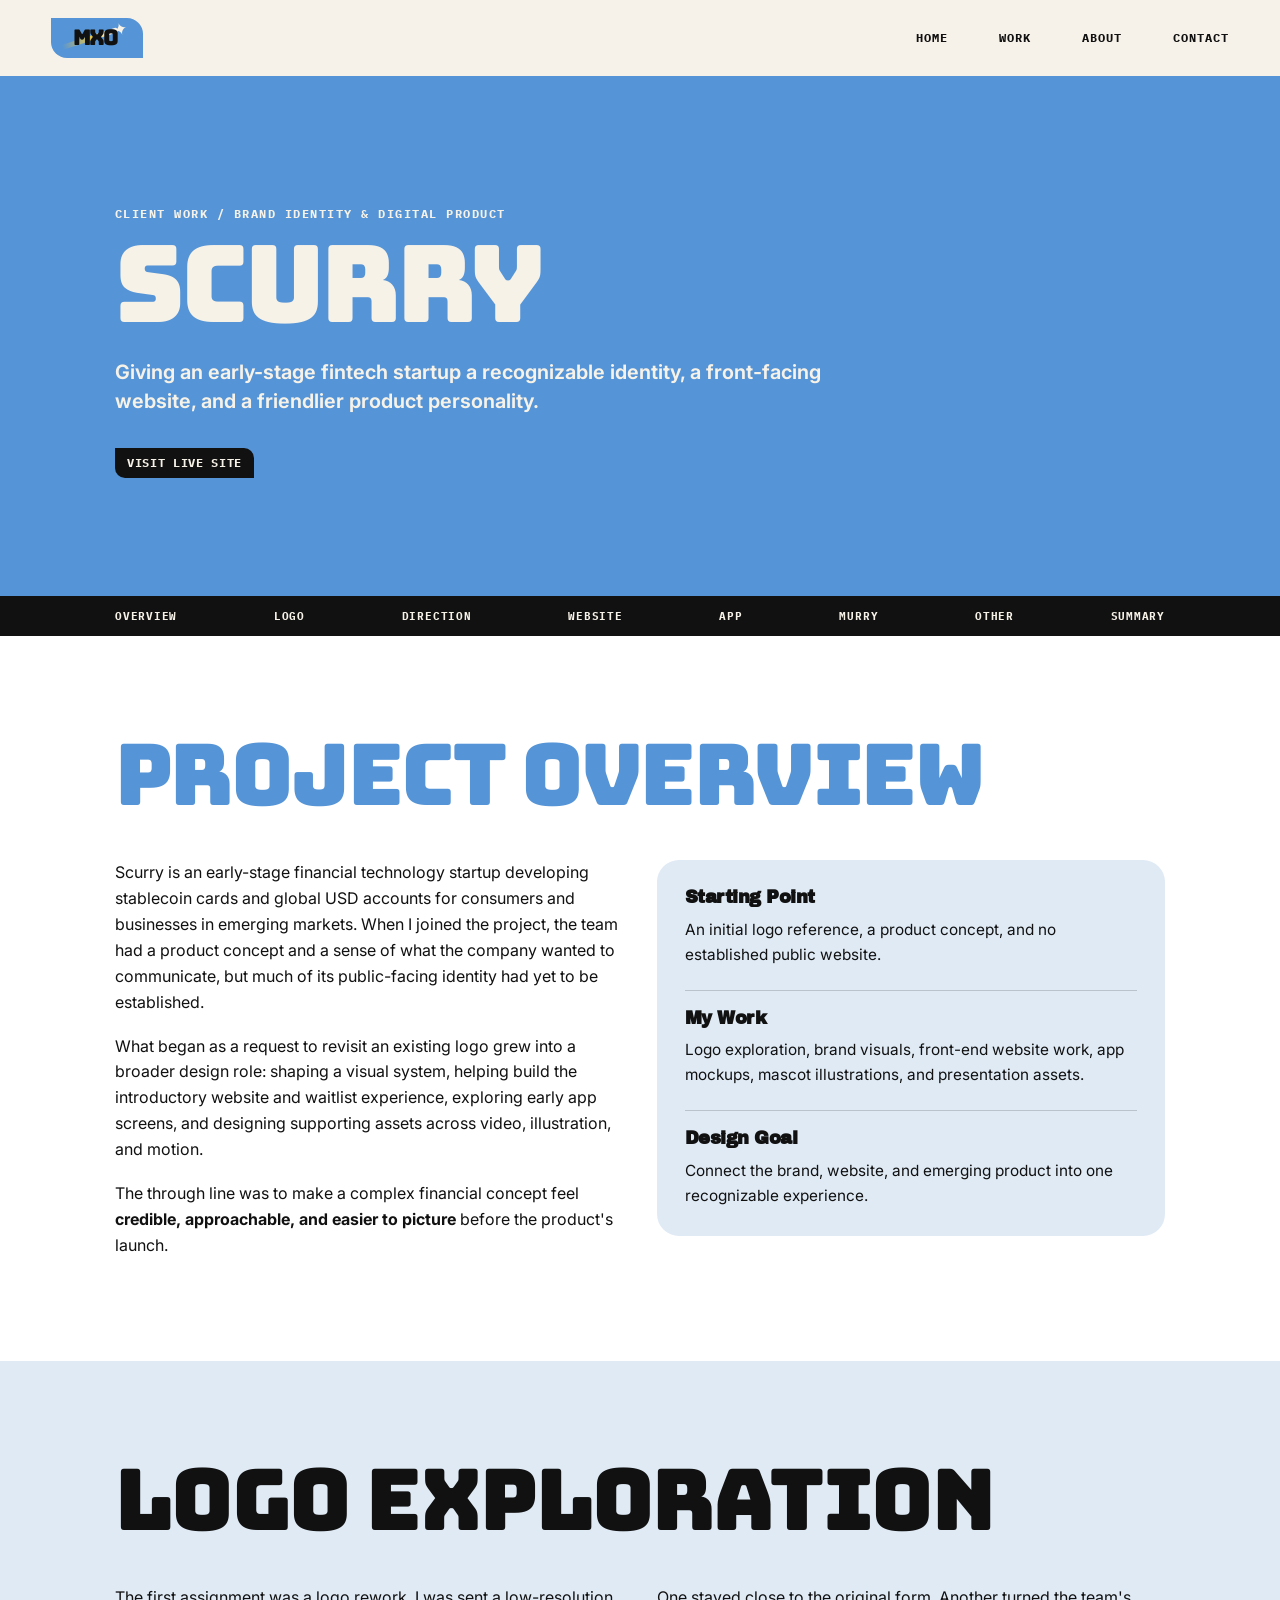
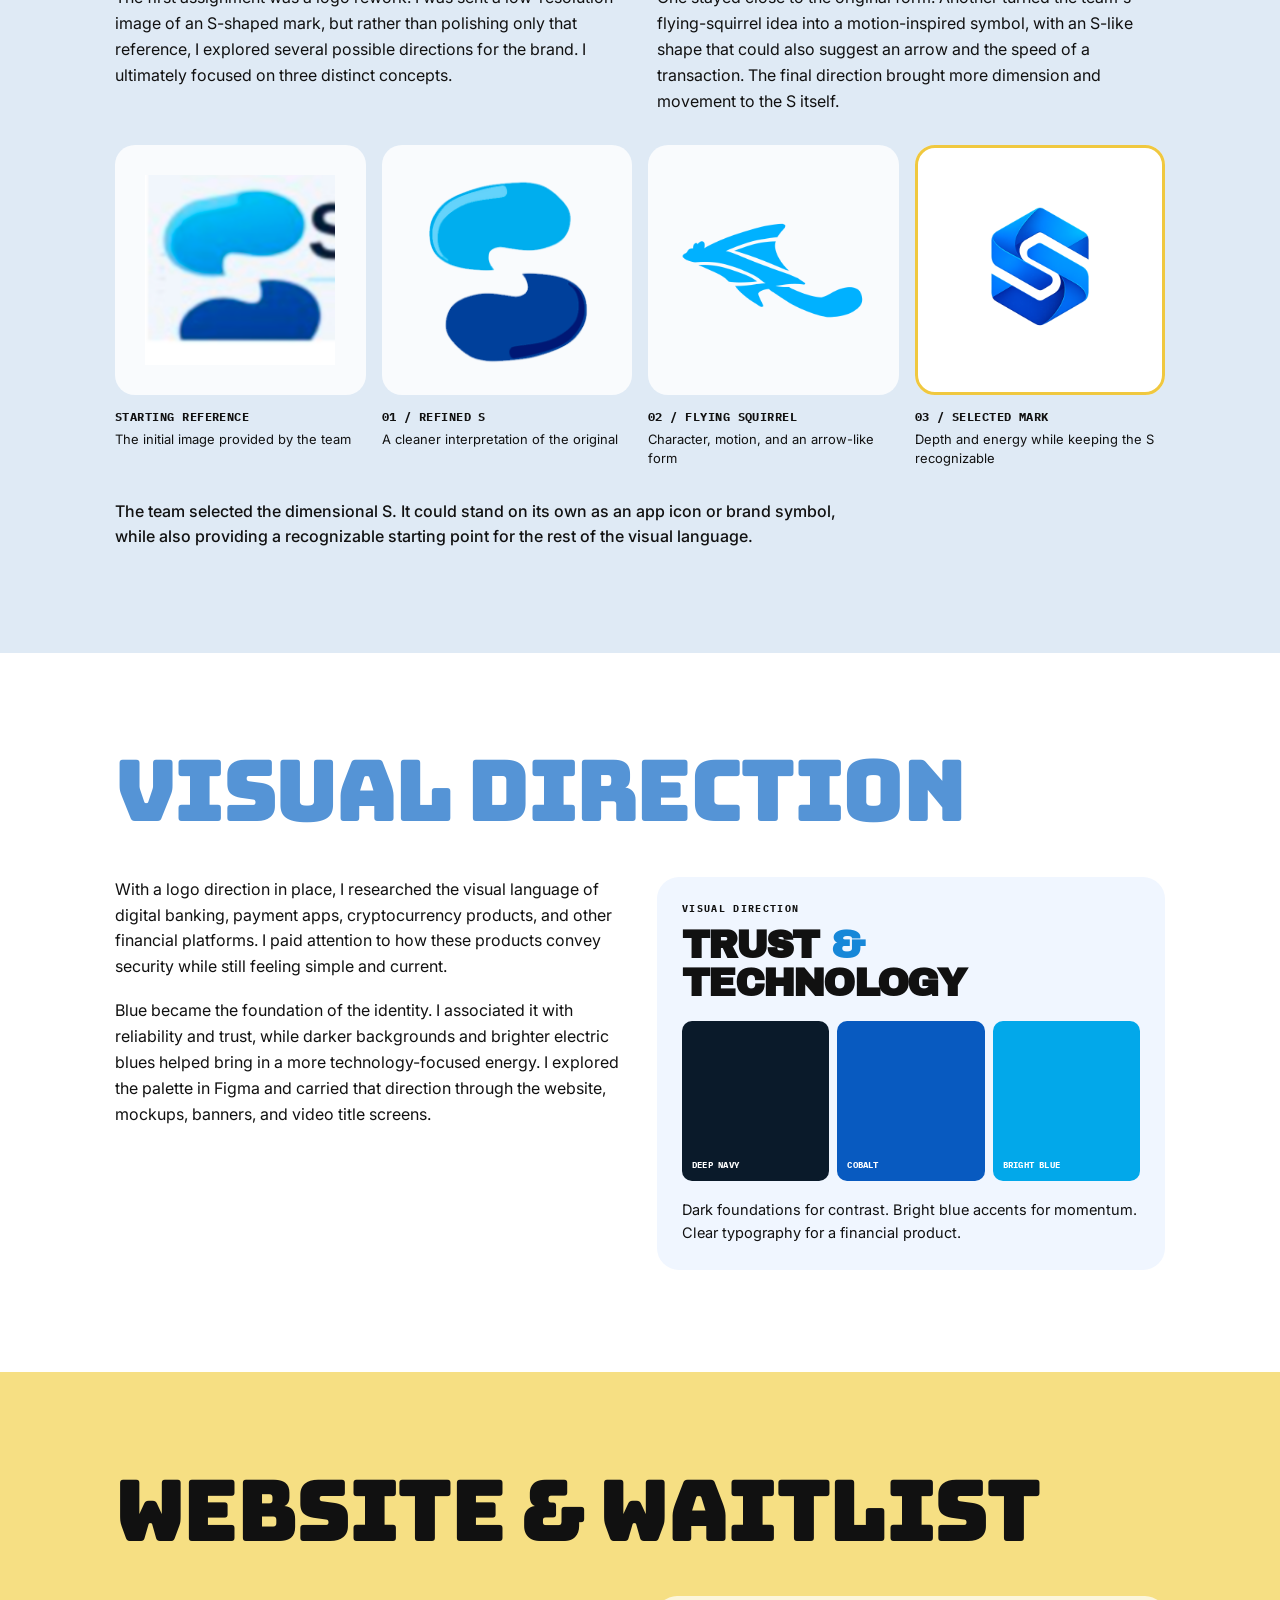
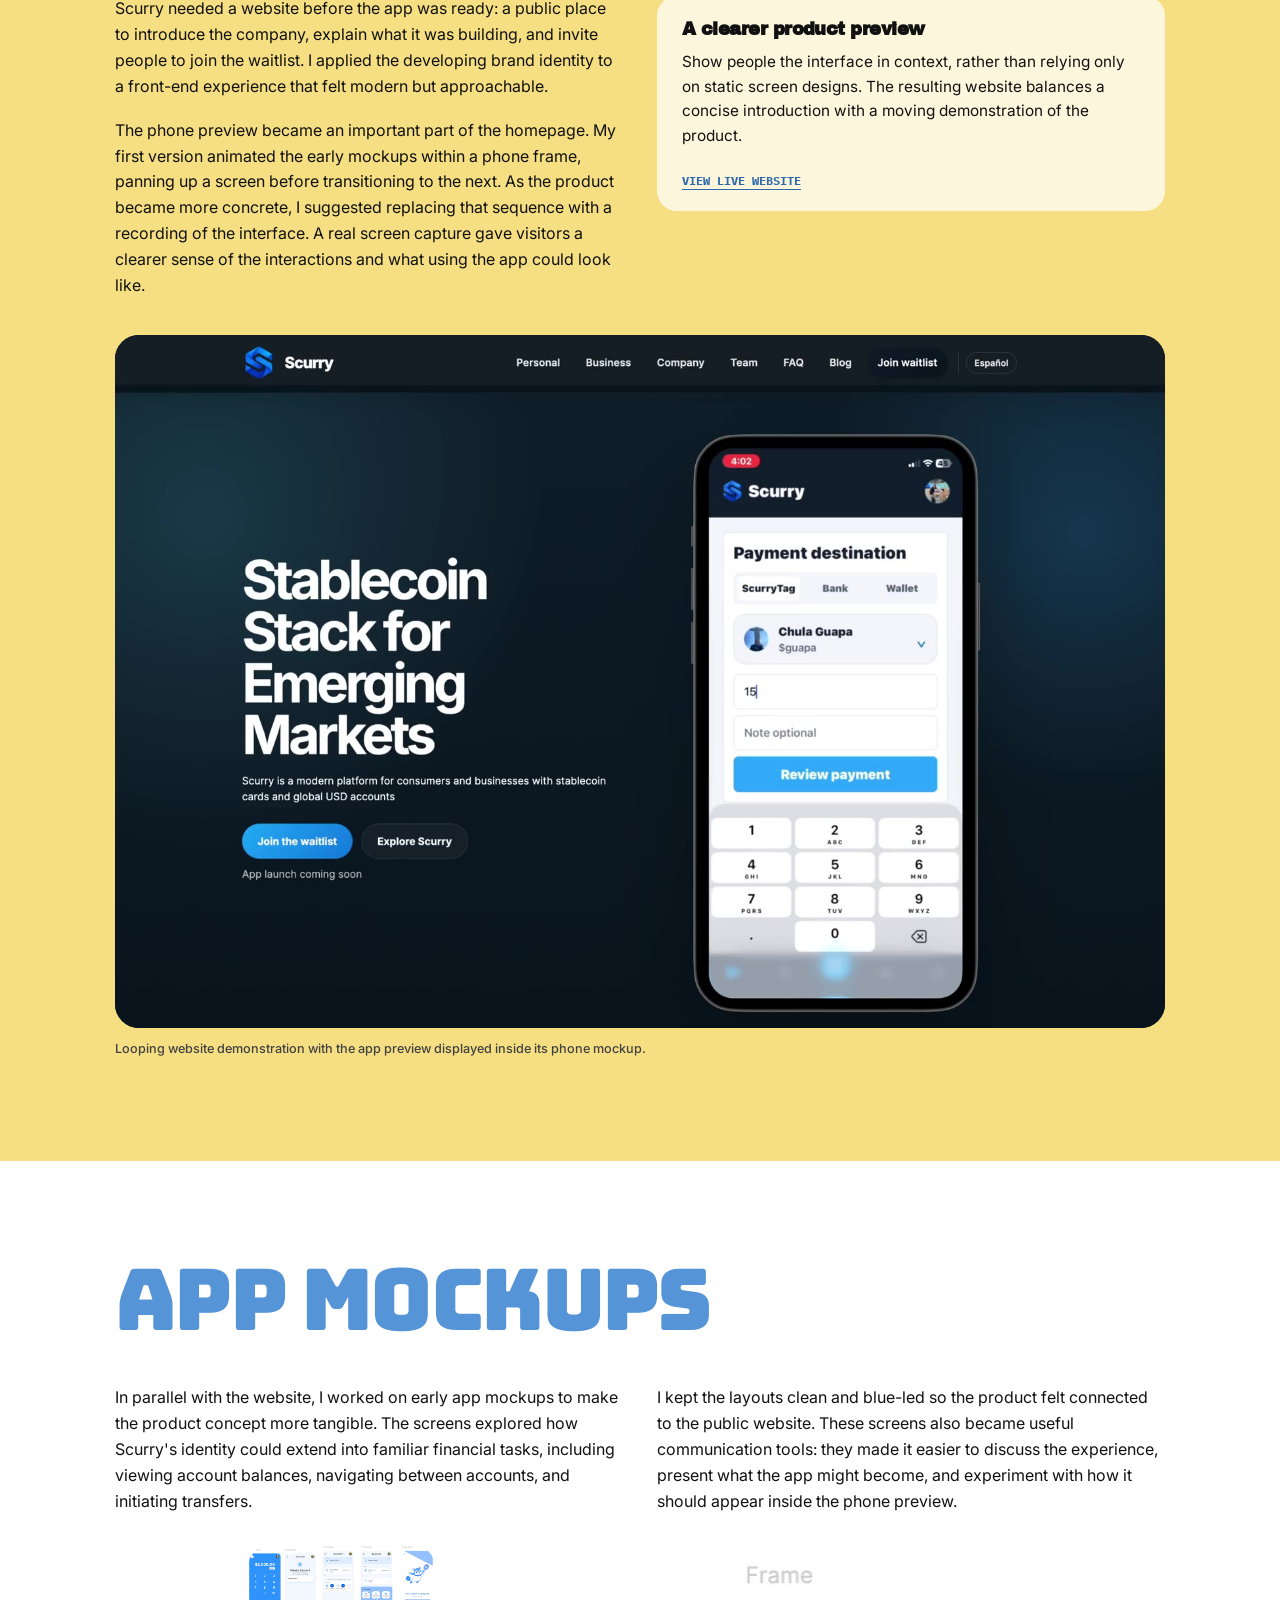
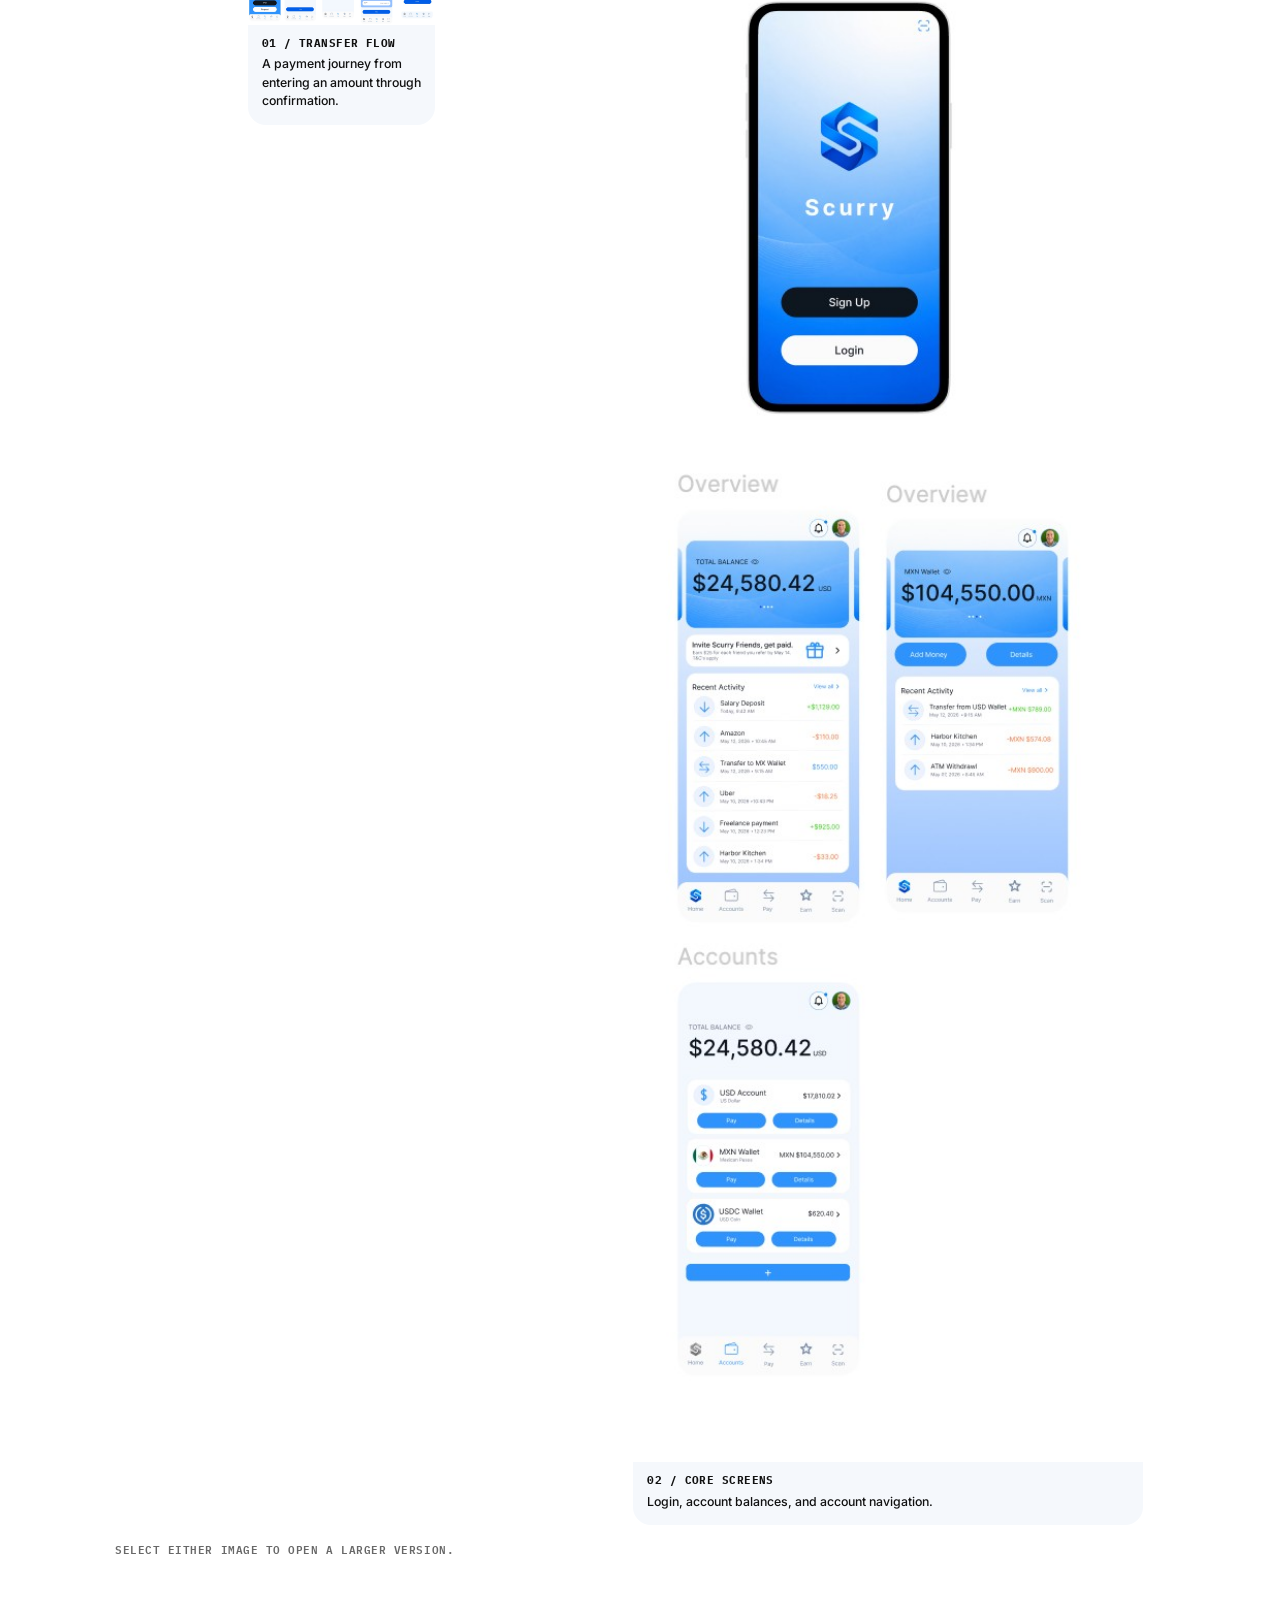
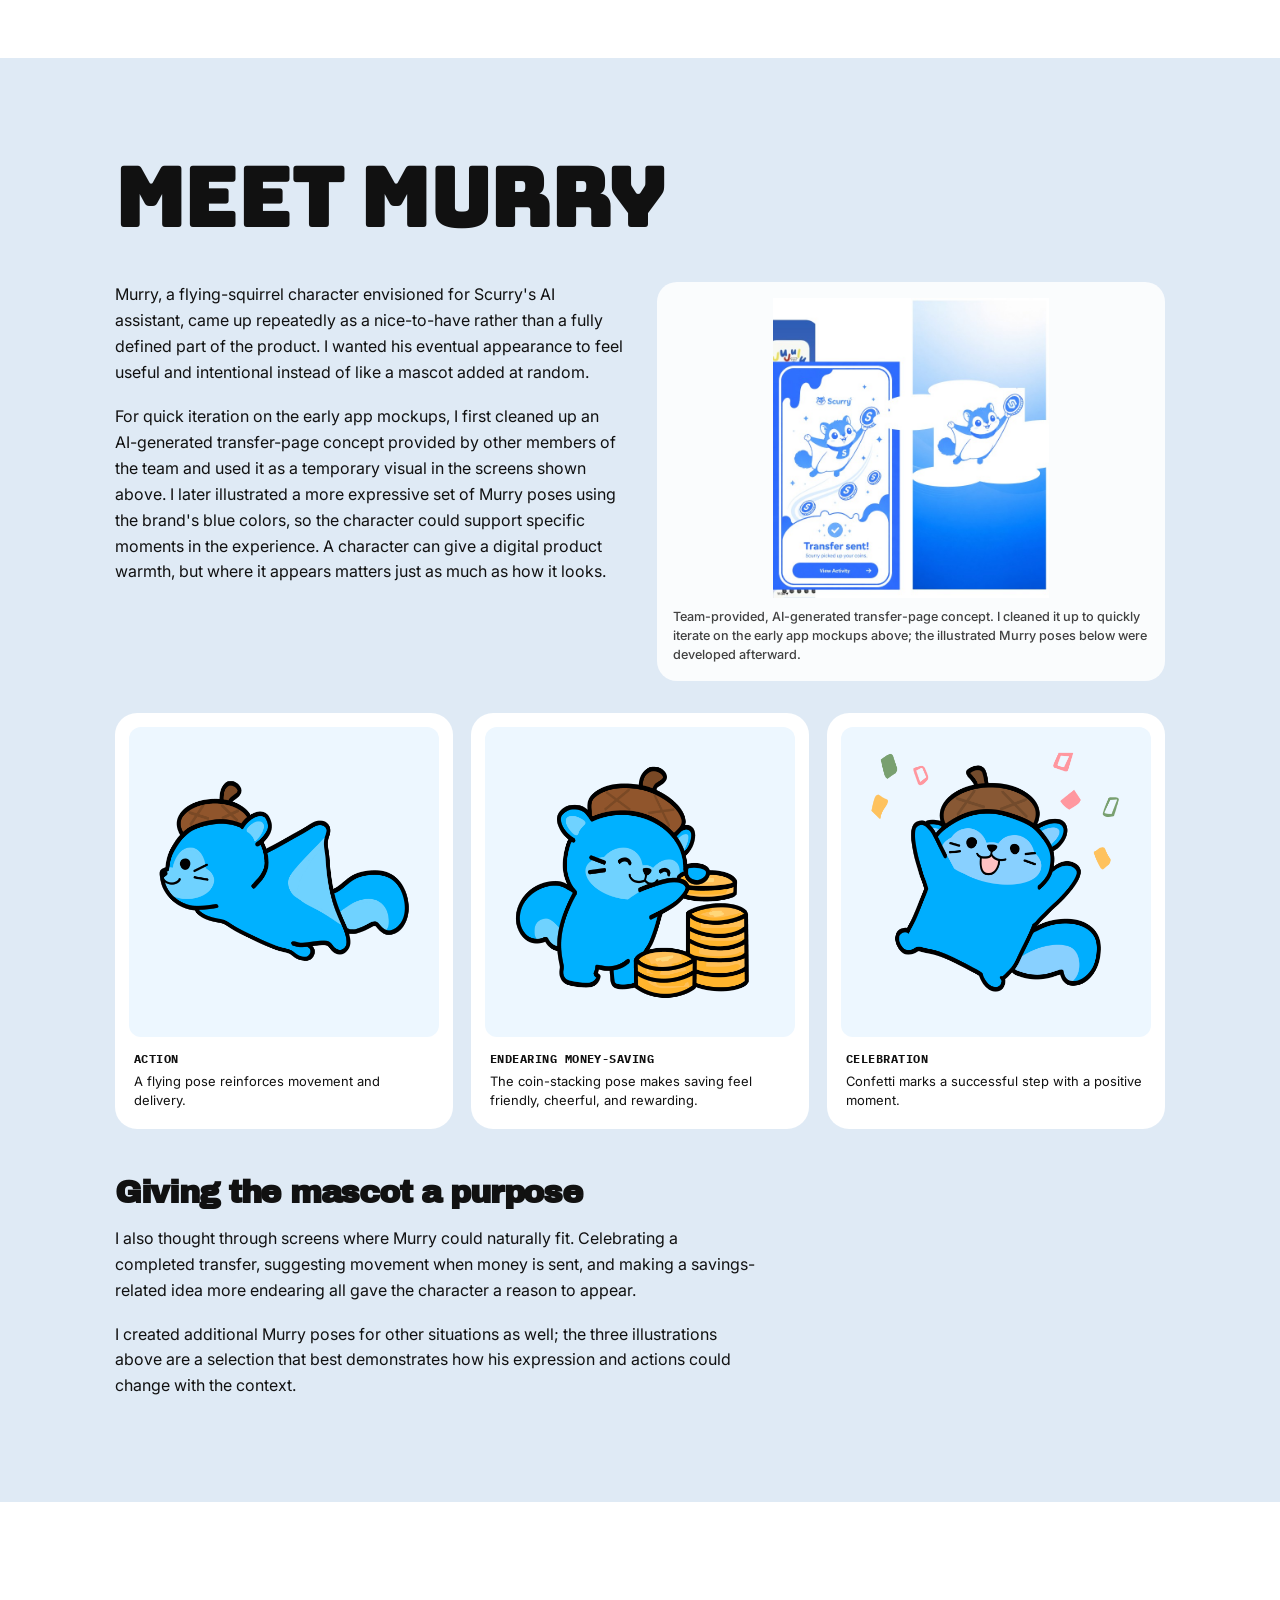
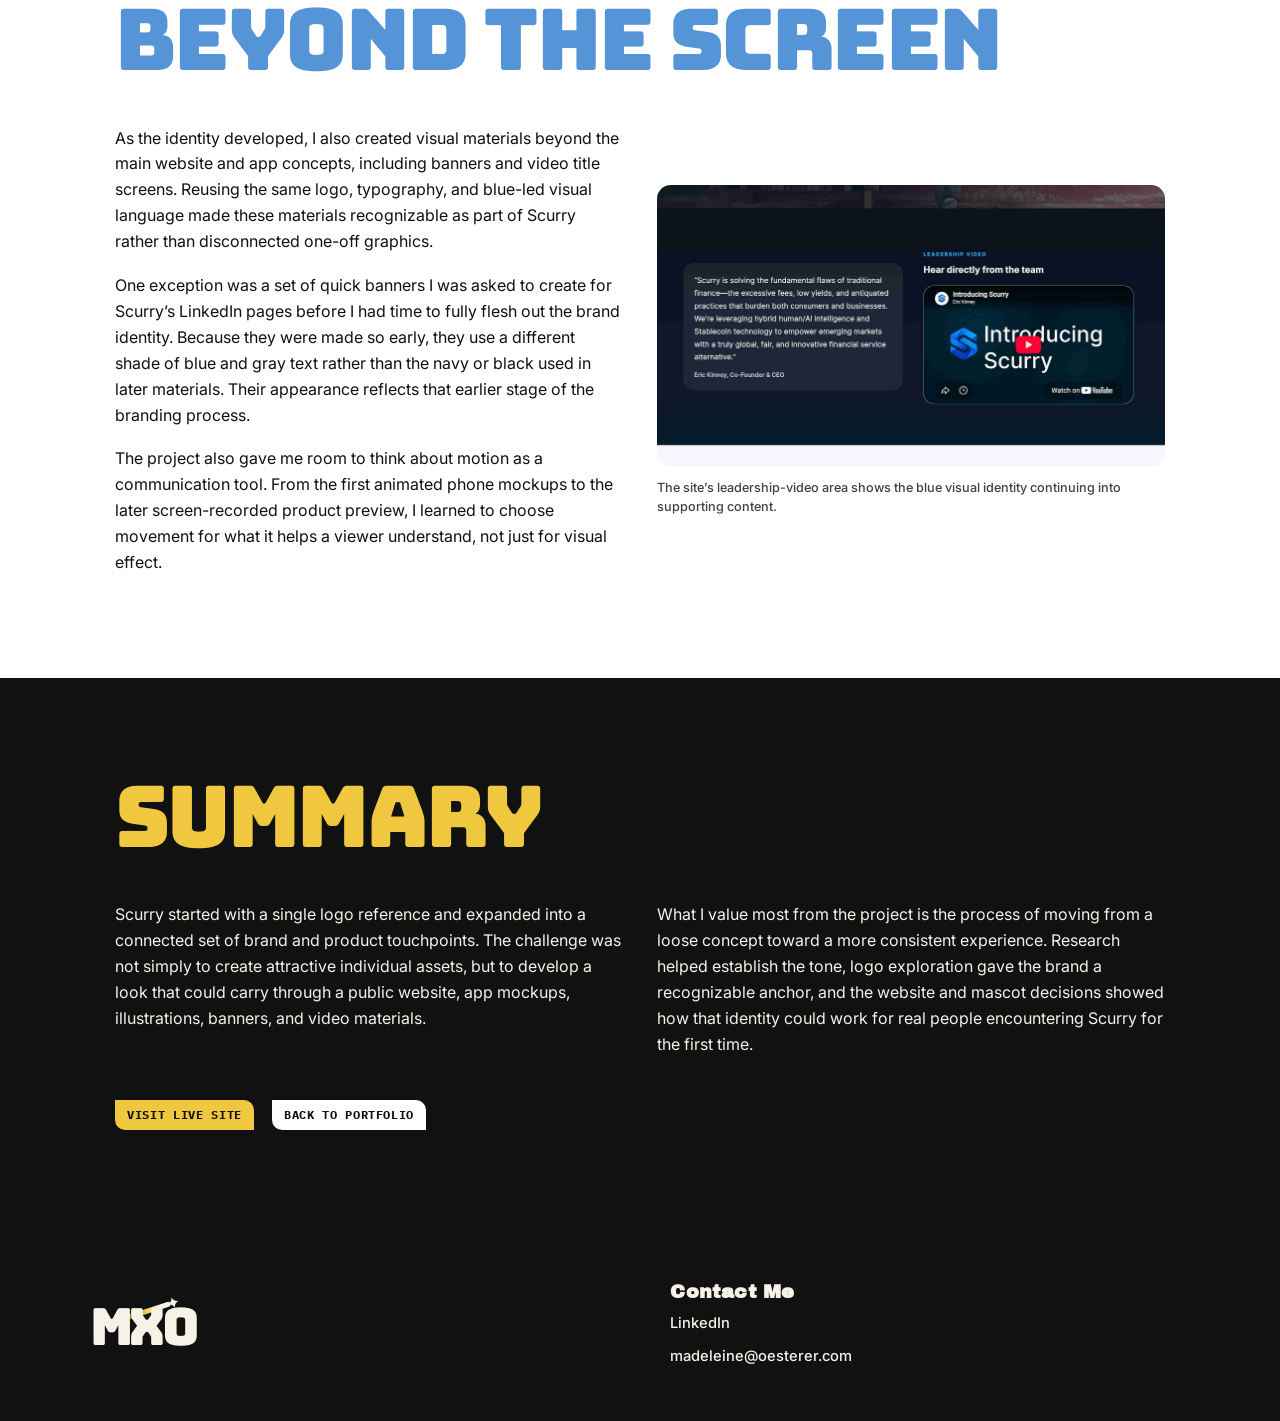
==== scurry_case_study/index.html @ ccdb94fe "Add Sonara and Scurry case studies and update portfolio" ====
<!doctype html>
<html lang="en">
<head>
  <meta charset="utf-8" />
  <meta name="viewport" content="width=device-width, initial-scale=1, viewport-fit=cover" />
  <meta name="theme-color" content="#f7f2e8" />
  <meta name="color-scheme" content="light" />
  <meta name="description" content="Scurry case study by Madeleine Oesterer: logo exploration, fintech brand identity, website and app mockups, motion, and Murry the mascot." />
  <title>Scurry Case Study — Madeleine Oesterer</title>

  <link rel="icon" type="image/png" sizes="180x180" href="../images/favicon-star.png?v=20261002-v11" />
  <link rel="shortcut icon" type="image/png" href="../images/favicon-star.png?v=20261002-v11" />
  <link rel="apple-touch-icon" sizes="180x180" href="../images/favicon-star.png?v=20261002-v11" />
  <link rel="preconnect" href="https://fonts.googleapis.com" />
  <link rel="preconnect" href="https://fonts.gstatic.com" crossorigin />
  <link href="https://fonts.googleapis.com/css2?family=Archivo+Black&family=Bungee&family=IBM+Plex+Mono:wght@400;500;600;700&family=Inter:wght@400;500;600;700&family=Noto+Sans+JP:wght@500;700;900&display=swap" rel="stylesheet" />
  <link rel="stylesheet" href="../styles.css?v=20261002-v10" />
  <link rel="stylesheet" href="styles.css?v=20261030-v4" />
</head>
<body class="case-study-page scurry-page">
  <header class="site-header">
    <a class="brand" href="../index.html#top" aria-label="Madeleine Oesterer home">
      <span class="shooting-star shooting-star--brand" aria-hidden="true"></span>
      <span class="brand-logo">MXO</span>
    </a>
    <nav class="main-nav" aria-label="Primary navigation">
      <a href="../index.html#top">Home</a>
      <a href="../index.html#work">Work</a>
      <a href="../index.html#about">About</a>
      <a href="../index.html#contact">Contact</a>
    </nav>
    <button class="menu-toggle" aria-expanded="false" aria-controls="mobile-nav">MENU</button>
  </header>

  <div class="mobile-nav-backdrop" aria-hidden="true"></div>
  <nav class="mobile-nav" id="mobile-nav" aria-label="Mobile navigation" aria-hidden="true">
    <button class="mobile-nav-close" type="button" aria-label="Close menu">×</button>
    <a href="../index.html#top"><span>Home</span></a>
    <a href="../index.html#work"><span>Work</span></a>
    <a href="../index.html#about"><span>About</span></a>
    <a href="../index.html#contact"><span>Contact</span></a>
  </nav>

  <main class="case-study-main" id="top">
    <section class="case-hero scurry-hero" aria-labelledby="case-title">
      <div class="case-container scurry-hero-grid">
        <div class="case-hero-copy">
          <p class="case-kicker">CLIENT WORK / BRAND IDENTITY &amp; DIGITAL PRODUCT</p>
          <h1 id="case-title">SCURRY</h1>
          <p class="case-deck">Giving an early-stage fintech startup a recognizable identity, a front-facing website, and a friendlier product personality.</p>
          <div class="case-hero-actions">
            <a class="case-button case-button--black" href="https://moesterer.github.io/scurry/index.html" target="_blank" rel="noopener noreferrer">VISIT LIVE SITE</a>
          </div>
        </div>
      </div>
    </section>

    <nav class="case-subnav" aria-label="Case study sections">
      <div class="case-subnav-inner">
        <a href="#overview">Overview</a>
        <a href="#logos">Logo</a>
        <a href="#direction">Direction</a>
        <a href="#website">Website</a>
        <a href="#app">App</a>
        <a href="#murry">Murry</a>
        <a href="#other">Other</a>
        <a href="#summary">Summary</a>
      </div>
    </nav>

    <section class="case-section" id="overview">
      <div class="case-container">
        <div class="case-section-heading"><h2>Project Overview</h2></div>
        <div class="case-two-column">
          <div class="case-copy">
            <p>Scurry is an early-stage financial technology startup developing stablecoin cards and global USD accounts for consumers and businesses in emerging markets. When I joined the project, the team had a product concept and a sense of what the company wanted to communicate, but much of its public-facing identity had yet to be established.</p>
            <p>What began as a request to revisit an existing logo grew into a broader design role: shaping a visual system, helping build the introductory website and waitlist experience, exploring early app screens, and designing supporting assets across video, illustration, and motion.</p>
            <p>The through line was to make a complex financial concept feel <strong>credible, approachable, and easier to picture</strong> before the product's launch.</p>
          </div>
          <aside class="case-callout scurry-project-facts" aria-label="Project details">
            <div>
              <h3>Starting Point</h3>
              <p>An initial logo reference, a product concept, and no established public website.</p>
            </div>
            <div>
              <h3>My Work</h3>
              <p>Logo exploration, brand visuals, front-end website work, app mockups, mascot illustrations, and presentation assets.</p>
            </div>
            <div>
              <h3>Design Goal</h3>
              <p>Connect the brand, website, and emerging product into one recognizable experience.</p>
            </div>
          </aside>
        </div>
      </div>
    </section>

    <section class="case-section case-section--blue" id="logos">
      <div class="case-container">
        <div class="case-section-heading"><h2>Logo Exploration</h2></div>
        <div class="case-two-column scurry-section-intro">
          <div class="case-copy">
            <p>The first assignment was a logo rework. I was sent a low-resolution image of an S-shaped mark, but rather than polishing only that reference, I explored several possible directions for the brand. I ultimately focused on three distinct concepts.</p>
          </div>
          <div class="case-copy">
            <p>One stayed close to the original form. Another turned the team's flying-squirrel idea into a motion-inspired symbol, with an S-like shape that could also suggest an arrow and the speed of a transaction. The final direction brought more dimension and movement to the S itself.</p>
          </div>
        </div>
        <div class="scurry-logo-grid">
          <figure class="scurry-logo-card">
            <a href="images/logo-original.png" target="_blank" rel="noopener noreferrer" aria-label="Open original Scurry logo reference">
              <span class="scurry-logo-art scurry-logo-art--white"><img src="images/logo-original.png" alt="Original blurry S-shaped logo reference supplied at the start of the project" loading="lazy" /></span>
            </a>
            <figcaption><strong>Starting reference</strong><span>The initial image provided by the team</span></figcaption>
          </figure>
          <figure class="scurry-logo-card">
            <a href="images/logo-reworked.png" target="_blank" rel="noopener noreferrer" aria-label="Open reworked S logo concept">
              <span class="scurry-logo-art scurry-logo-art--white"><img src="images/logo-reworked.png" alt="Refined, rounded blue S-shaped logo concept" loading="lazy" /></span>
            </a>
            <figcaption><strong>01 / Refined S</strong><span>A cleaner interpretation of the original</span></figcaption>
          </figure>
          <figure class="scurry-logo-card">
            <a href="images/logo-squirrel-concept.png" target="_blank" rel="noopener noreferrer" aria-label="Open flying squirrel logo concept">
              <span class="scurry-logo-art scurry-logo-art--white"><img src="images/logo-squirrel-concept.png" alt="Streamlined blue flying squirrel logo concept suggesting speed and an S shape" loading="lazy" /></span>
            </a>
            <figcaption><strong>02 / Flying Squirrel</strong><span>Character, motion, and an arrow-like form</span></figcaption>
          </figure>
          <figure class="scurry-logo-card scurry-logo-card--selected">
            <a href="images/logo-selected.png" target="_blank" rel="noopener noreferrer" aria-label="Open selected Scurry logo">
              <span class="scurry-logo-art scurry-logo-art--white"><img src="images/logo-selected.png" alt="Chosen blue dimensional Scurry S lettermark" loading="lazy" /></span>
            </a>
            <figcaption><strong>03 / Selected Mark</strong><span>Depth and energy while keeping the S recognizable</span></figcaption>
          </figure>
        </div>
        <p class="scurry-after-grid">The team selected the dimensional S. It could stand on its own as an app icon or brand symbol, while also providing a recognizable starting point for the rest of the visual language.</p>
      </div>
    </section>

    <section class="case-section" id="direction">
      <div class="case-container">
        <div class="case-section-heading"><h2>Visual Direction</h2></div>
        <div class="case-two-column">
          <div class="case-copy">
            <p>With a logo direction in place, I researched the visual language of digital banking, payment apps, cryptocurrency products, and other financial platforms. I paid attention to how these products convey security while still feeling simple and current.</p>
            <p>Blue became the foundation of the identity. I associated it with reliability and trust, while darker backgrounds and brighter electric blues helped bring in a more technology-focused energy. I explored the palette in Figma and carried that direction through the website, mockups, banners, and video title screens.</p>
          </div>
          <div class="scurry-direction-panel" aria-label="Representative Scurry visual direction">
            <div class="scurry-direction-head">
              <span class="scurry-small-label">VISUAL DIRECTION</span>
              <strong>TRUST <span>&amp;</span> TECHNOLOGY</strong>
            </div>
            <div class="scurry-swatch-row" aria-label="Dark navy, medium blue, and bright blue colors">
              <div class="scurry-swatch scurry-swatch--navy"><span>DEEP NAVY</span></div>
              <div class="scurry-swatch scurry-swatch--cobalt"><span>COBALT</span></div>
              <div class="scurry-swatch scurry-swatch--electric"><span>BRIGHT BLUE</span></div>
            </div>
            <p>Dark foundations for contrast. Bright blue accents for momentum. Clear typography for a financial product.</p>
          </div>
        </div>
      </div>
    </section>

    <section class="case-section case-section--yellow" id="website">
      <div class="case-container">
        <div class="case-section-heading"><h2>Website &amp; Waitlist</h2></div>
        <div class="case-two-column">
          <div class="case-copy">
            <p>Scurry needed a website before the app was ready: a public place to introduce the company, explain what it was building, and invite people to join the waitlist. I applied the developing brand identity to a front-end experience that felt modern but approachable.</p>
            <p>The phone preview became an important part of the homepage. My first version animated the early mockups within a phone frame, panning up a screen before transitioning to the next. As the product became more concrete, I suggested replacing that sequence with a recording of the interface. A real screen capture gave visitors a clearer sense of the interactions and what using the app could look like.</p>
          </div>
          <aside class="case-task-card scurry-website-note">
            <h3>A clearer product preview</h3>
            <p>Show people the interface in context, rather than relying only on static screen designs. The resulting website balances a concise introduction with a moving demonstration of the product.</p>
            <a class="scurry-inline-action" href="https://moesterer.github.io/scurry/index.html" target="_blank" rel="noopener noreferrer">VIEW LIVE WEBSITE</a>
          </aside>
        </div>
        <figure class="scurry-video-figure">
          <div class="case-video-frame scurry-demo-frame">
            <video autoplay muted loop playsinline webkit-playsinline preload="auto" poster="images/website-demo-poster.jpg" aria-label="Looping Scurry website screen recording showing the mobile app preview">
              <source src="media/scurry-website-app-demo.mp4" type="video/mp4" />
              Your browser does not support HTML5 video. <a href="media/scurry-website-app-demo.mp4">Open the recording</a>.
            </video>
          </div>
          <figcaption>Looping website demonstration with the app preview displayed inside its phone mockup.</figcaption>
        </figure>
      </div>
    </section>

    <section class="case-section" id="app">
      <div class="case-container">
        <div class="case-section-heading"><h2>App Mockups</h2></div>
        <div class="case-two-column scurry-section-intro">
          <div class="case-copy">
            <p>In parallel with the website, I worked on early app mockups to make the product concept more tangible. The screens explored how Scurry's identity could extend into familiar financial tasks, including viewing account balances, navigating between accounts, and initiating transfers.</p>
          </div>
          <div class="case-copy">
            <p>I kept the layouts clean and blue-led so the product felt connected to the public website. These screens also became useful communication tools: they made it easier to discuss the experience, present what the app might become, and experiment with how it should appear inside the phone preview.</p>
          </div>
        </div>
        <div class="scurry-app-layout">
          <figure class="scurry-app-figure scurry-app-figure--transfer">
            <a href="images/app-transfer-flow.jpg" target="_blank" rel="noopener noreferrer" aria-label="Open larger transfer sequence mockups">
              <img src="images/app-transfer-flow.jpg" alt="Five Scurry transfer mockups, from entering an amount to choosing a recipient, transfer method, and confirmation" loading="lazy" />
            </a>
            <figcaption><strong>01 / Transfer Flow</strong><span>A payment journey from entering an amount through confirmation.</span></figcaption>
          </figure>
          <figure class="scurry-app-figure scurry-app-figure--overview">
            <a href="images/app-overview.jpg" target="_blank" rel="noopener noreferrer" aria-label="Open larger app login and account overview mockups">
              <img src="images/app-overview.jpg" alt="Scurry app sign-up and login screen, USD and MXN overview balances, and account navigation" loading="lazy" />
            </a>
            <figcaption><strong>02 / Core Screens</strong><span>Login, account balances, and account navigation.</span></figcaption>
          </figure>
        </div>
        <p class="scurry-zoom-hint">Select either image to open a larger version.</p>
      </div>
    </section>

    <section class="case-section case-section--blue" id="murry">
      <div class="case-container">
        <div class="case-section-heading"><h2>Meet Murry</h2></div>
        <div class="case-two-column scurry-murry-intro">
          <div class="case-copy">
            <p>Murry, a flying-squirrel character envisioned for Scurry's AI assistant, came up repeatedly as a nice-to-have rather than a fully defined part of the product. I wanted his eventual appearance to feel useful and intentional instead of like a mascot added at random.</p>
            <p>For quick iteration on the early app mockups, I first cleaned up an AI-generated transfer-page concept provided by other members of the team and used it as a temporary visual in the screens shown above. I later illustrated a more expressive set of Murry poses using the brand's blue colors, so the character could support specific moments in the experience. A character can give a digital product warmth, but where it appears matters just as much as how it looks.</p>
          </div>
          <figure class="scurry-early-murry">
            <a href="images/murry-early-app-treatment.jpg" target="_blank" rel="noopener noreferrer" aria-label="Open earlier Murry mockup treatment">
              <img src="images/murry-early-app-treatment.jpg" alt="Early AI-generated flying squirrel artwork being adapted into Scurry app mockups" loading="lazy" />
            </a>
            <figcaption>Team-provided, AI-generated transfer-page concept. I cleaned it up to quickly iterate on the early app mockups above; the illustrated Murry poses below were developed afterward.</figcaption>
          </figure>
        </div>
        <div class="scurry-murry-grid">
          <figure class="scurry-murry-card">
            <div class="scurry-murry-art"><img src="images/murry-flying.png" alt="Blue flying squirrel Murry carrying a Scurry coin" loading="lazy" /></div>
            <figcaption><strong>Action</strong><span>A flying pose reinforces movement and delivery.</span></figcaption>
          </figure>
          <figure class="scurry-murry-card">
            <div class="scurry-murry-art"><img src="images/murry-coins.png" alt="Murry happily stacking gold coins" loading="lazy" /></div>
            <figcaption><strong>Endearing Money-Saving</strong><span>The coin-stacking pose makes saving feel friendly, cheerful, and rewarding.</span></figcaption>
          </figure>
          <figure class="scurry-murry-card">
            <div class="scurry-murry-art"><img src="images/murry-celebrating.png" alt="Murry cheering under colorful confetti" loading="lazy" /></div>
            <figcaption><strong>Celebration</strong><span>Confetti marks a successful step with a positive moment.</span></figcaption>
          </figure>
        </div>
        <div class="scurry-murry-use">
          <div class="case-copy">
            <h3 class="scurry-small-heading">Giving the mascot a purpose</h3>
            <p>I also thought through screens where Murry could naturally fit. Celebrating a completed transfer, suggesting movement when money is sent, and making a savings-related idea more endearing all gave the character a reason to appear.</p>
            <p>I created additional Murry poses for other situations as well; the three illustrations above are a selection that best demonstrates how his expression and actions could change with the context.</p>
          </div>
        </div>
      </div>
    </section>

    <section class="case-section" id="other">
      <div class="case-container">
        <div class="case-section-heading"><h2>Beyond the Screen</h2></div>
        <div class="case-two-column scurry-motion-grid">
          <div class="case-copy">
            <p>As the identity developed, I also created visual materials beyond the main website and app concepts, including banners and video title screens. Reusing the same logo, typography, and blue-led visual language made these materials recognizable as part of Scurry rather than disconnected one-off graphics.</p>
            <p>One exception was a set of quick banners I was asked to create for Scurry’s LinkedIn pages before I had time to fully flesh out the brand identity. Because they were made so early, they use a different shade of blue and gray text rather than the navy or black used in later materials. Their appearance reflects that earlier stage of the branding process.</p>
            <p>The project also gave me room to think about motion as a communication tool. From the first animated phone mockups to the later screen-recorded product preview, I learned to choose movement for what it helps a viewer understand, not just for visual effect.</p>
          </div>
          <figure class="scurry-leadership-figure">
            <a href="images/website-leadership-video.jpg" target="_blank" rel="noopener noreferrer" aria-label="Open Scurry leadership video section screenshot">
              <img src="images/website-leadership-video.jpg" alt="Screenshot of Scurry's dark-blue website section with a leadership quote and branded introductory video thumbnail" loading="lazy" />
            </a>
            <figcaption>The site’s leadership-video area shows the blue visual identity continuing into supporting content.</figcaption>
          </figure>
        </div>
      </div>
    </section>

    <section class="case-section case-section--ink" id="summary">
      <div class="case-container">
        <div class="case-section-heading"><h2>Summary</h2></div>
        <div class="case-two-column">
          <div class="case-copy">
            <p>Scurry started with a single logo reference and expanded into a connected set of brand and product touchpoints. The challenge was not simply to create attractive individual assets, but to develop a look that could carry through a public website, app mockups, illustrations, banners, and video materials.</p>
          </div>
          <div class="case-copy">
            <p>What I value most from the project is the process of moving from a loose concept toward a more consistent experience. Research helped establish the tone, logo exploration gave the brand a recognizable anchor, and the website and mascot decisions showed how that identity could work for real people encountering Scurry for the first time.</p>
          </div>
        </div>
        <div class="case-summary-actions">
          <a class="case-button case-button--yellow" href="https://moesterer.github.io/scurry/index.html" target="_blank" rel="noopener noreferrer">VISIT LIVE SITE</a>
          <a class="case-button case-button--cream" href="../index.html#work">BACK TO PORTFOLIO</a>
        </div>
      </div>
    </section>
  </main>

  <footer class="site-footer">
    <a class="footer-brand" href="../index.html#top" aria-label="Madeleine Oesterer home">
      <span class="shooting-star shooting-star--footer" aria-hidden="true"></span>
      <span class="footer-logo">MXO</span>
    </a>
    <div class="footer-contact">
      <h2>Contact Me</h2>
      <a href="https://www.linkedin.com/in/madeleine-oesterer/" target="_blank" rel="noopener noreferrer"><span>LinkedIn</span></a>
      <a href="mailto:madeleine@oesterer.com"><span>madeleine@oesterer.com</span></a>
    </div>
  </footer>

  <script src="../script.js?v=20261002-v13"></script>
</body>
</html>
---- styles.css ----
:root {
  --ink: #111111;
  --paper: #f7f2e8;
  --cream: #fffaf0;
  --blue: #5594d6;
  --blue-deep: #2e69ad;
  --yellow: #f0c83f;
  --pink: #e84b3d;
  --red: var(--pink);
  --gray: #d8d8d2;
  --line: 2px solid var(--ink);
  --radius-sm: 14px;
  --radius-md: 22px;
  --radius-lg: 34px;
  --shadow: 6px 6px 0 var(--ink);
  --max: 1440px;
}

* {
  box-sizing: border-box;
}

html {
  scroll-behavior: smooth;
  background: var(--ink);
}

body {
  margin: 0;
  color: var(--ink);
  background: var(--paper);
  font-family: "Inter", system-ui, -apple-system, BlinkMacSystemFont, "Segoe UI", sans-serif;
  overflow-x: hidden;
}

body.menu-open {
  overflow: hidden;
}

::selection {
  background: var(--yellow);
  color: var(--ink);
}

a {
  color: inherit;
  text-decoration: none;
}

button,
a {
  -webkit-tap-highlight-color: transparent;
}

button {
  font: inherit;
}

img,
iframe {
  max-width: 100%;
}

/* ---------- Loader ---------- */
.loader {
  position: fixed;
  inset: 0;
  z-index: 9999;
  display: grid;
  place-items: center;
  align-content: center;
  gap: 18px;
  background: var(--blue);
  transition: opacity 0.45s ease, visibility 0.45s ease;
}

.loader.is-hidden {
  opacity: 0;
  visibility: hidden;
  pointer-events: none;
}

.loader-mark {
  position: relative;
  width: 190px;
  height: 92px;
  display: grid;
  place-items: center;
}

.loader-logo,
.brand-logo {
  position: relative;
  z-index: 2;
  font-family: "Bungee", sans-serif;
  letter-spacing: -0.09em;
  line-height: 1;
}

.loader-logo {
  font-size: clamp(3.4rem, 8vw, 5.8rem);
}

.loader p {
  margin: 0;
  font: 700 0.72rem/1 "IBM Plex Mono", monospace;
  letter-spacing: 0.14em;
}

.shooting-star {
  position: absolute;
  z-index: 1;
  width: 92px;
  height: 8px;
  border-radius: 999px;
  background: linear-gradient(90deg, rgba(255,255,255,0), var(--yellow) 58%, var(--paper) 83%);
  transform: rotate(-18deg);
}

.shooting-star::after {
  content: "✦";
  position: absolute;
  right: -14px;
  top: 50%;
  transform: translateY(-50%);
  color: var(--paper);
  font-size: 25px;
}

.shooting-star--loader {
  animation: shoot-loader 1.25s cubic-bezier(.4,0,.2,1) infinite;
}

@keyframes shoot-loader {
  0% { transform: translate(-120px, 36px) rotate(-18deg); opacity: 0; }
  22% { opacity: 1; }
  68% { opacity: 1; }
  100% { transform: translate(115px, -40px) rotate(-18deg); opacity: 0; }
}

/* ---------- Header ---------- */
.site-header {
  position: sticky;
  top: 0;
  z-index: 100;
  height: 92px;
  display: flex;
  align-items: center;
  justify-content: space-between;
  gap: 24px;
  padding: 0 clamp(18px, 4vw, 58px);
  background: rgba(247, 242, 232, 0.94);
  border-bottom: none;
  backdrop-filter: blur(14px);
}

.brand {
  position: relative;
  min-width: 92px;
  display: inline-flex;
  align-items: center;
  justify-content: center;
  padding: 9px 14px 9px 10px;
  border: none;
  background: var(--blue);
  overflow: hidden;
  border-radius: 0 16px 0 16px;
}

.brand-logo {
  font-size: 1.35rem;
}

.brand-star {
  position: absolute;
  z-index: 1;
  width: 82px;
  max-width: none;
  height: auto;
  pointer-events: none;
  animation: shoot-brand 2.9s ease-in-out infinite;
}

@keyframes shoot-brand {
  0%, 12% { transform: translate(-84px, 24px) scale(.46); opacity: 0; }
  32%, 72% { opacity: 1; }
  100% { transform: translate(82px, -24px) scale(.46); opacity: 0; }
}

.main-nav {
  display: flex;
  align-items: center;
  gap: clamp(22px, 4vw, 58px);
  font: 700 0.76rem/1 "IBM Plex Mono", monospace;
  letter-spacing: 0.08em;
  text-transform: uppercase;
}

.main-nav a {
  display: flex;
  align-items: center;
  gap: 8px;
  position: relative;
  padding: 10px 0;
}

.main-nav a::after {
  content: "";
  position: absolute;
  left: 0;
  right: 100%;
  bottom: 2px;
  height: 2px;
  background: var(--yellow);
  transition: right 0.22s ease;
}

.main-nav a:hover::after,
.main-nav a:focus-visible::after {
  right: 0;
}


.menu-toggle {
  position: relative;
  display: none;
  border: 0;
  background: transparent;
  padding: 10px 0;
  color: var(--ink);
  font: 700 0.76rem/1 "IBM Plex Mono", monospace;
  letter-spacing: 0.08em;
  text-transform: uppercase;
  cursor: pointer;
}

.menu-toggle::after {
  content: "";
  position: absolute;
  left: 0;
  right: 100%;
  bottom: 2px;
  height: 2px;
  background: var(--yellow);
  transition: right 0.22s ease;
}

.menu-toggle:hover::after,
.menu-toggle:focus-visible::after,
.menu-toggle[aria-expanded="true"]::after {
  right: 0;
}

.mobile-nav {
  position: fixed;
  inset: 92px 0 auto 0;
  z-index: 90;
  display: grid;
  transform: translateY(-120%);
  visibility: hidden;
  pointer-events: none;
  transition: transform 0.3s ease, visibility 0s linear 0.3s;
  background: var(--blue);
  border-bottom: var(--line);
}

.mobile-nav.is-open {
  transform: translateY(0);
  visibility: visible;
  pointer-events: auto;
  transition-delay: 0s;
}

.mobile-nav a {
  padding: 21px 24px;
  border-top: 1px solid rgba(17,17,17,.4);
  font: 800 1rem/1.2 "IBM Plex Mono", monospace;
}

/* ---------- Shared ---------- */
.eyebrow {
  margin: 0 0 12px;
  font: 700 0.72rem/1.2 "IBM Plex Mono", monospace;
  letter-spacing: 0.13em;
  text-transform: uppercase;
}

.eyebrow--light {
  color: var(--cream);
}

.button {
  display: inline-flex;
  align-items: center;
  justify-content: space-between;
  gap: 24px;
  min-width: 196px;
  padding: 14px 16px;
  border: var(--line);
  border-radius: 0 16px 0 16px;
  font: 700 0.76rem/1 "IBM Plex Mono", monospace;
  letter-spacing: 0.08em;
  text-transform: uppercase;
  transition: transform 0.18s ease, box-shadow 0.18s ease, background 0.18s ease;
}

.button:hover,
.button:focus-visible {
  transform: translate(-3px, -3px);
  box-shadow: var(--shadow);
}

.button--dark {
  color: var(--paper);
  background: var(--ink);
}

.button--dark:hover,
.button--dark:focus-visible {
  box-shadow: 6px 6px 0 var(--yellow);
}

.button--cream {
  color: var(--ink);
  background: var(--cream);
}

.text-link {
  position: relative;
  display: inline-flex;
  align-items: center;
  gap: 12px;
  padding: 8px 0;
  border-bottom: 0;
  font: 700 0.76rem/1 "IBM Plex Mono", monospace;
  letter-spacing: 0.08em;
}

.text-link::before,
.text-link::after {
  content: "";
  position: absolute;
  left: 0;
  right: 0;
  bottom: 0;
  height: 2px;
}

.text-link::before {
  background: var(--ink);
}

.text-link::after {
  background: var(--red);
  transform: scaleX(0);
  transform-origin: left center;
  transition: transform 0.38s ease;
}

.text-link:hover::after,
.text-link:focus-visible::after {
  transform: scaleX(1);
}

/* ---------- Hero ---------- */
.hero {
  position: relative;
  min-height: 0;
  overflow: hidden;
  isolation: isolate;
  padding: clamp(48px, 6vw, 88px) clamp(20px, 5vw, 74px) clamp(92px, 8vw, 112px);
  background: var(--blue);
  border-bottom: var(--line);
}

.editorial-chip {
  position: relative;
  z-index: 4;
  display: inline-flex;
  padding: 0;
  background: transparent;
  border: 0;
  border-radius: 0;
  box-shadow: none;
  font: 700 0.7rem/1 "IBM Plex Mono", monospace;
  letter-spacing: 0.08em;
  transform: none;
}

.hero-kicker {
  position: absolute;
  right: clamp(20px, 5vw, 74px);
  bottom: 72px;
}

.hero-copy {
  position: relative;
  z-index: 3;
  width: min(66vw, 1040px);
  margin-top: clamp(58px, 9vh, 112px);
}

.hero-title {
  margin: 0;
  width: 100%;
  text-transform: uppercase;
}

.hero-title span {
  display: block;
  white-space: nowrap;
}

.hero-first,
.hero-last {
  margin-left: 0;
  font: 400 clamp(3.9rem, 8.35vw, 8.8rem)/0.86 "Bungee", sans-serif;
  letter-spacing: -0.055em;
  color: var(--ink);
  -webkit-text-stroke: 0;
  text-shadow: none;
}

.hero-title .char {
  display: inline-block;
  opacity: 0;
  transform: translateY(0.7em) rotate(5deg);
  animation: char-up 0.6s cubic-bezier(.2,.78,.2,1) forwards;
  animation-delay: calc(var(--i) * 45ms + 250ms);
}

@keyframes char-up {
  to { opacity: 1; transform: translateY(0) rotate(0deg); }
}

.hero-intro {
  max-width: 650px;
  margin: 30px 0 0;
  font-size: clamp(1.08rem, 1.55vw, 1.34rem);
  line-height: 1.45;
  font-weight: 650;
}

.hero-actions {
  display: flex;
  align-items: center;
  flex-wrap: wrap;
  gap: 24px;
  margin: 30px 0 0;
}

.hero-star-art {
  position: absolute;
  z-index: 1;
  right: 0;
  top: 0;
  width: clamp(720px, 70vw, 1420px);
  max-width: none;
  max-height: calc(100% - 46px);
  height: auto;
  transform: none;
  object-fit: contain;
  object-position: right top;
  pointer-events: none;
  user-select: none;
}

.hero-bottom-strip {
  position: absolute;
  z-index: 5;
  left: 0;
  right: 0;
  bottom: 0;
  min-height: 46px;
  display: flex;
  align-items: center;
  justify-content: space-between;
  gap: 18px;
  padding: 9px clamp(20px, 5vw, 74px);
  background: var(--ink);
  color: var(--paper);
  font: 600 0.62rem/1.2 "IBM Plex Mono", monospace;
  letter-spacing: 0.08em;
  text-transform: uppercase;
}

/* ---------- Work ---------- */
.work-section {
  padding: clamp(72px, 9vw, 130px) clamp(18px, 4vw, 58px) clamp(88px, 10vw, 145px);
  background: #fff;
  border-bottom: var(--line);
}

.section-heading {
  width: min(var(--max), 100%);
  margin: 0 auto 56px;
  display: grid;
  grid-template-columns: minmax(0, 1.1fr) minmax(300px, .9fr);
  align-items: end;
  gap: 42px;
}

.section-heading h2 {
  margin: 0;
  font: 400 clamp(4.8rem, 12vw, 10.5rem)/0.76 "Bungee", sans-serif;
  letter-spacing: -0.065em;
  color: var(--blue);
  -webkit-text-stroke: 2px var(--ink);
  text-shadow: 6px 6px 0 var(--yellow);
}

.section-deck {
  max-width: 620px;
  margin: 0;
  padding: 18px 0 0;
  border-top: var(--line);
  font-size: 1rem;
  line-height: 1.55;
}

.gallery-frame {
  position: relative;
  width: min(var(--max), 100%);
  margin: 0 auto;
  padding-left: 50px;
}

.gallery-rail {
  position: absolute;
  left: 0;
  top: 0;
  bottom: 0;
  width: 36px;
  display: flex;
  flex-direction: column;
  align-items: center;
  justify-content: space-between;
  padding: 12px 0;
  border: var(--line);
  background: var(--cream);
  font: 700 0.55rem/1 "IBM Plex Mono", monospace;
  letter-spacing: 0.08em;
}

.gallery-rail span {
  writing-mode: vertical-rl;
  transform: rotate(180deg);
}

.work-gallery {
  display: grid;
  grid-template-columns: minmax(0, 1.28fr) minmax(320px, .82fr);
  gap: clamp(18px, 2.2vw, 34px);
  align-items: start;
}

.gallery-column {
  display: grid;
  gap: clamp(28px, 3.6vw, 56px);
}

.project-card {
  min-width: 0;
}

.project-media {
  position: relative;
  overflow: hidden;
  border: var(--line);
  border-radius: var(--radius-md);
  background: var(--gray);
  box-shadow: 0 0 0 1px rgba(17,17,17,.04);
  cursor: crosshair;
  isolation: isolate;
}

.project-card.landscape .project-media {
  aspect-ratio: 16 / 10;
}

.project-card.portrait .project-media {
  aspect-ratio: 4 / 5;
}

.project-media:focus-visible {
  outline: 4px solid var(--red);
  outline-offset: 4px;
}

.project-image {
  position: absolute;
  inset: 0;
  width: 100%;
  height: 100%;
  object-fit: cover;
}

.video-layer {
  position: absolute;
  inset: 0;
  z-index: 3;
  opacity: 0;
  background: var(--ink);
  transition: opacity 0.2s ease;
  pointer-events: none;
}

.video-layer.is-active {
  opacity: 1;
}

.video-layer iframe {
  width: 100%;
  height: 100%;
  border: 0;
  display: block;
  pointer-events: none;
}

.preview-label {
  position: absolute;
  z-index: 5;
  right: 12px;
  bottom: 12px;
  padding: 8px 9px;
  background: var(--yellow);
  border: 2px solid var(--ink);
  font: 700 .61rem/1 "IBM Plex Mono", monospace;
  letter-spacing: .06em;
  transition: opacity .18s ease, transform .18s ease;
}

.project-media.is-playing .preview-label {
  opacity: 0;
  transform: translateY(8px);
}

.project-meta {
  display: grid;
  grid-template-columns: minmax(0, 1fr) minmax(140px, auto);
  gap: 18px;
  padding-top: 14px;
  border-top: 1px solid var(--ink);
  margin-top: 12px;
}

.project-number {
  margin: 0 0 7px;
  font: 700 .63rem/1 "IBM Plex Mono", monospace;
  color: var(--red);
}

.project-meta h3 {
  margin: 0;
  font: 900 clamp(1.1rem, 2vw, 1.52rem)/1.05 "Archivo Black", sans-serif;
  letter-spacing: -.03em;
}

.project-meta > p {
  margin: 0;
  max-width: 210px;
  text-align: right;
  font: 600 .69rem/1.45 "IBM Plex Mono", monospace;
}

/* ---------- About ---------- */
.about-section {
  padding: clamp(82px, 10vw, 150px) clamp(18px, 4vw, 58px);
  background: var(--ink);
  color: var(--paper);
}

.about-masthead {
  width: min(var(--max), 100%);
  margin: 0 auto 56px;
  display: grid;
  grid-template-columns: 1.1fr .9fr;
  column-gap: 50px;
  align-items: end;
}

.about-masthead h2 {
  margin: 0;
  max-width: 880px;
  font: 400 clamp(4rem, 9.6vw, 9rem)/0.82 "Bungee", sans-serif;
  letter-spacing: -0.06em;
  color: var(--yellow);
}

.about-title {
  display: flex;
  align-items: flex-end;
  gap: clamp(12px, 1.5vw, 22px);
}

.about-title span {
  display: block;
}

.about-title-star {
  width: clamp(38px, 4.4vw, 70px);
  height: auto;
  flex: 0 0 auto;
  margin-bottom: 0.06em;
}

.about-masthead > p:last-child {
  margin: 0;
  padding: 0;
  border-top: 0;
  font-size: clamp(1rem, 1.4vw, 1.2rem);
  line-height: 1.55;
}

.about-grid {
  width: min(var(--max), 100%);
  margin: 0 auto;
  display: grid;
  grid-template-columns: repeat(12, 1fr);
  gap: 18px;
}

.about-card {
  color: var(--ink);
  border: var(--line);
  padding: clamp(24px, 3vw, 42px);
  min-height: 100%;
}

.about-card--cream {
  grid-column: span 5;
  background: var(--cream);
  border-radius: 0 var(--radius-lg) var(--radius-lg) var(--radius-lg);
}

.about-card--blue {
  grid-column: span 7;
  background: var(--blue);
  border-radius: var(--radius-lg) var(--radius-lg) 0 var(--radius-lg);
}

.about-card--yellow {
  grid-column: 4 / span 7;
  background: var(--yellow);
  border-radius: var(--radius-lg) 0 var(--radius-lg) var(--radius-lg);
}

.card-index {
  margin: 0 0 34px;
  font: 700 .64rem/1.2 "IBM Plex Mono", monospace;
  letter-spacing: .1em;
}

.about-card h3 {
  margin: 0 0 20px;
  max-width: 690px;
  font: 900 clamp(1.8rem, 4vw, 3.6rem)/0.95 "Archivo Black", sans-serif;
  letter-spacing: -.05em;
}

.about-card > p:not(.card-index) {
  max-width: 800px;
  margin: 0 0 16px;
  font-size: .98rem;
  line-height: 1.65;
}

.tag-row {
  display: flex;
  flex-wrap: wrap;
  gap: 8px;
  margin-top: 24px;
}

.tag-row span {
  padding: 8px 10px;
  border: 2px solid var(--ink);
  background: var(--paper);
  font: 700 .61rem/1 "IBM Plex Mono", monospace;
}

.mini-stat-grid {
  display: grid;
  grid-template-columns: repeat(2, minmax(0, 1fr));
  border: 2px solid var(--ink);
  margin-top: 26px;
}

.mini-stat-grid span {
  padding: 12px;
  font: 600 .7rem/1.2 "IBM Plex Mono", monospace;
}

.mini-stat-grid span:nth-child(odd) {
  border-right: 1px solid var(--ink);
}

.mini-stat-grid span:nth-child(-n+2) {
  border-bottom: 1px solid var(--ink);
}

.mini-stat-grid strong {
  margin-right: 7px;
  color: var(--red);
}

.hobbies-panel {
  width: min(var(--max), 100%);
  margin: 72px auto 0;
  padding: 24px;
  display: grid;
  grid-template-columns: minmax(280px, .8fr) 1.2fr;
  gap: 28px;
  align-items: center;
  background: var(--paper);
  color: var(--ink);
  border: var(--line);
  border-radius: var(--radius-lg);
}

.hobbies-copy h3 {
  margin: 0;
  max-width: 520px;
  font: 900 clamp(1.6rem, 3vw, 2.8rem)/1 "Archivo Black", sans-serif;
  letter-spacing: -.04em;
}

.hobby-list {
  display: grid;
  grid-template-columns: repeat(3, minmax(0, 1fr));
  gap: 10px;
}

.hobby-item {
  min-height: 112px;
  display: grid;
  place-items: center;
  align-content: center;
  gap: 8px;
  padding: 12px;
  border: 2px solid var(--ink);
  background: var(--cream);
  font: 700 .68rem/1 "IBM Plex Mono", monospace;
  text-transform: uppercase;
  transition: transform .18s ease, background .18s ease;
}

.hobby-item:nth-child(2n) { background: var(--blue); }
.hobby-item:nth-child(3n) { background: var(--yellow); }

.hobby-item:hover {
  transform: translateY(-4px) rotate(-1deg);
}

.hobby-icon {
  font: 400 2.2rem/1 "Bungee", sans-serif;
}

/* ---------- Contact ---------- */
.contact-section {
  position: relative;
  overflow: hidden;
  padding: clamp(78px, 9vw, 130px) clamp(18px, 5vw, 72px);
  min-height: 520px;
  display: grid;
  grid-template-columns: .72fr 1.28fr;
  align-items: center;
  gap: 48px;
  background: var(--red);
  border-bottom: var(--line);
}

.contact-section::before {
  content: "";
  position: absolute;
  width: 55vw;
  aspect-ratio: 1;
  right: -18vw;
  top: -22vw;
  border: 3px solid var(--paper);
  border-radius: 50%;
  opacity: .45;
}

.contact-stamp {
  position: relative;
  z-index: 2;
  width: min(390px, 70vw);
  aspect-ratio: 1;
  display: grid;
  place-items: center;
  text-align: center;
  border-radius: 50%;
  border: 3px solid var(--ink);
  background: var(--yellow);
  box-shadow: 10px 10px 0 var(--ink);
  font: 400 clamp(2.8rem, 6vw, 5.6rem)/0.82 "Bungee", sans-serif;
  transform: rotate(-7deg);
}

.contact-copy {
  position: relative;
  z-index: 2;
  max-width: 760px;
}

.contact-copy h2 {
  margin: 0;
  font: 900 clamp(3rem, 7vw, 6.5rem)/0.88 "Archivo Black", sans-serif;
  letter-spacing: -.06em;
}

.contact-copy > p:not(.eyebrow) {
  max-width: 640px;
  margin: 24px 0 30px;
  font-size: 1.08rem;
  line-height: 1.6;
  font-weight: 600;
}

/* ---------- Footer ---------- */
.site-footer {
  display: flex;
  align-items: center;
  justify-content: space-between;
  gap: 20px;
  padding: 20px clamp(18px, 4vw, 58px);
  background: var(--ink);
  color: var(--paper);
  font: 600 .62rem/1.35 "IBM Plex Mono", monospace;
  letter-spacing: .06em;
}

.site-footer p {
  margin: 0;
}

.site-footer a {
  color: var(--yellow);
}

/* ---------- Responsive ---------- */
@media (max-width: 1060px) {
  .hero-copy {
    width: min(78vw, 860px);
  }

  .hero-star-art {
    width: clamp(680px, 82vw, 1080px);
    top: 0;
    right: 0;
    transform: none;
  }

  .section-heading,
  .about-masthead {
    grid-template-columns: 1fr;
  }

  .about-masthead h2 {
    margin-bottom: 28px;
  }

  .about-card--cream,
  .about-card--blue {
    grid-column: span 6;
  }

  .about-card--yellow {
    grid-column: 3 / span 8;
  }
}

@media (max-width: 820px) {
  .main-nav {
    display: none;
  }

  .menu-toggle {
    display: inline-flex;
  }

  .hero {
    min-height: 0;
    padding: 46px 22px 96px;
  }

  .hero-copy {
    width: 100%;
    margin-top: 92px;
  }

  .hero-first,
  .hero-last {
    font-size: clamp(3.8rem, 13.2vw, 6.9rem);
  }

  .hero-star-art {
    width: 66.666vw;
    top: 0;
    right: 0;
    transform: none;
  }

  .hero-kicker {
    right: 22px;
    bottom: 68px;
  }

  .section-heading {
    margin-bottom: 38px;
  }

  .gallery-frame {
    padding-left: 0;
  }

  .gallery-rail {
    display: none;
  }

  .work-gallery {
    grid-template-columns: 1fr;
  }

  .gallery-column {
    gap: 34px;
  }

  .about-card--cream,
  .about-card--blue,
  .about-card--yellow {
    grid-column: 1 / -1;
  }

  .hobbies-panel {
    grid-template-columns: 1fr;
  }

  .contact-section {
    grid-template-columns: 1fr;
  }

  .contact-stamp {
    width: min(300px, 72vw);
  }
}

@media (max-width: 560px) {
  .site-header {
    height: 78px;
    padding-inline: 14px;
  }

  .mobile-nav {
    inset: 78px 0 auto 0;
  }

  .brand {
    min-width: 80px;
  }

  .hero {
    min-height: 0;
    padding: 38px 16px 92px;
  }

  .hero-kicker {
    display: none;
  }

  .hero-copy {
    width: 100%;
    margin-top: 74px;
  }

  .hero-first,
  .hero-last {
    font-size: clamp(2.9rem, 14.4vw, 4.9rem);
    letter-spacing: -0.06em;
  }

  .hero-intro {
    max-width: 88%;
    font-size: .98rem;
  }

  .hero-actions {
    align-items: center;
    flex-direction: row;
    flex-wrap: nowrap;
    gap: 10px;
  }

  .hero-actions .button {
    width: auto;
    min-width: 0;
    padding: 12px 14px;
    white-space: nowrap;
  }

  .hero-actions .text-link {
    flex: 0 0 auto;
    white-space: nowrap;
  }

  .hero-star-art {
    width: 75vw;
    top: auto;
    right: 0;
    bottom: 46px;
    transform: none;
  }

  .hero-bottom-strip {
    justify-content: space-between;
    gap: 12px;
    padding-inline: 16px;
    font-size: .5rem;
  }

  .hero-bottom-strip span:last-child {
    text-align: right;
  }

  .work-section,
  .about-section,
  .contact-section {
    padding-inline: 14px;
  }

  .section-heading h2 {
    font-size: clamp(4.1rem, 23vw, 6.6rem);
    text-shadow: 4px 4px 0 var(--yellow);
    -webkit-text-stroke-width: 1.5px;
  }

  .section-deck {
    font-size: .93rem;
  }

  .project-card.landscape .project-media,
  .project-card.portrait .project-media {
    aspect-ratio: 4 / 5;
  }

  .project-meta {
    grid-template-columns: 1fr;
    gap: 10px;
  }

  .project-meta > p {
    text-align: left;
  }

  .about-masthead h2 {
    font-size: clamp(3rem, 18vw, 5.5rem);
  }

  .about-title {
    gap: 10px;
  }

  .about-title-star {
    width: clamp(30px, 10vw, 46px);
  }

  .about-card {
    padding: 24px 20px;
  }

  .hobby-list {
    grid-template-columns: repeat(2, minmax(0, 1fr));
  }

  .contact-copy h2 {
    font-size: clamp(2.6rem, 15vw, 4.6rem);
  }

  .site-footer {
    align-items: flex-start;
    flex-direction: column;
  }
}

@media (prefers-reduced-motion: reduce) {
  html { scroll-behavior: auto; }

  *,
  *::before,
  *::after {
    animation-duration: .01ms !important;
    animation-iteration-count: 1 !important;
    transition-duration: .01ms !important;
  }
}



.hero {
  display: flex;
  align-items: center;
  justify-content: center;
}

.hero-copy {
  width: min(72vw, 1040px);
  margin: clamp(58px, 9vh, 112px) auto 0;
  text-align: center;
}

.hero-title,
.hero-intro {
  text-align: center;
}

.hero-intro {
  margin-inline: auto;
}

.hero-actions {
  justify-content: center;
}

.hero-actions .button {
  min-width: 0;
  width: fit-content;
  justify-content: center;
  gap: 0;
  padding-inline: 18px;
}

.hero-actions .text-link {
  justify-content: center;
}

.hero-kicker,
.hero-star-art,
.brand-star {
  display: none !important;
}

@media (max-width: 820px) {
  .hero-copy {
    margin-top: 92px;
    text-align: center;
  }
}

@media (max-width: 560px) {
  .hero-copy {
    margin-top: 74px;
  }

  .hero-intro {
    max-width: 100%;
  }

  .hero-actions {
    justify-content: center;
    flex-wrap: wrap;
  }

  .hero-actions .button,
  .hero-actions .text-link {
    white-space: nowrap;
  }
}

.main-nav a::after,
.menu-toggle::after {
  background: var(--yellow);
}



.hero-actions .text-link::after {
  background: var(--yellow);
}



.hero {
  display: block;
  min-height: 760px;
  padding-top: clamp(42px, 5vw, 72px);
  padding-bottom: 120px;
}

.hero-copy {
  width: min(54vw, 760px);
  max-width: 760px;
  margin: clamp(44px, 8vh, 88px) 0 0;
  text-align: left;
}

.hero-title,
.hero-intro {
  text-align: left;
}

.hero-intro {
  margin-inline: 0;
}

.hero-actions {
  justify-content: flex-start;
}

.hero-actions .text-link {
  justify-content: flex-start;
}

.hero-portrait-art {
  position: absolute;
  right: clamp(10px, 3vw, 48px);
  bottom: 46px;
  z-index: 2;
  width: min(48vw, 700px);
  max-width: 700px;
  height: auto;
  pointer-events: none;
  user-select: none;
}

@media (max-width: 1060px) {
  .hero {
    min-height: 700px;
  }

  .hero-copy {
    width: min(56vw, 670px);
  }

  .hero-first,
  .hero-last {
    font-size: clamp(3.5rem, 7.4vw, 6.9rem);
  }

  .hero-portrait-art {
    width: min(47vw, 580px);
  }
}

@media (max-width: 820px) {
  .hero {
    min-height: 0;
    padding: 38px 22px 360px;
  }

  .hero-copy {
    width: 100%;
    max-width: 100%;
    margin-top: 72px;
    text-align: left;
  }

  .hero-title,
  .hero-intro {
    text-align: left;
  }

  .hero-first,
  .hero-last {
    font-size: clamp(3rem, 10.2vw, 5.5rem);
  }

  .hero-actions {
    justify-content: flex-start;
  }

  .hero-portrait-art {
    width: min(92vw, 620px);
    right: 0;
    bottom: 46px;
  }
}

@media (max-width: 560px) {
  .hero {
    padding: 28px 16px 280px;
  }

  .hero-copy {
    margin-top: 58px;
    text-align: left;
  }

  .hero-title,
  .hero-intro {
    text-align: left;
  }

  .hero-first,
  .hero-last {
    font-size: clamp(2.25rem, 12.4vw, 4rem);
    line-height: 0.92;
  }

  .hero-intro {
    max-width: 94%;
    font-size: 0.98rem;
  }

  .hero-actions {
    justify-content: flex-start;
    gap: 14px;
  }

  .hero-portrait-art {
    width: min(98vw, 520px);
    right: -16px;
    bottom: 46px;
  }
}



.hero-portrait-art {
  width: min(42vw, 610px);
  max-width: 610px;
  right: clamp(22px, 5vw, 72px);
  bottom: 108px;
}

@media (max-width: 1060px) {
  .hero-portrait-art {
    width: min(43vw, 520px);
    right: clamp(12px, 3vw, 40px);
    bottom: 100px;
  }
}

@media (max-width: 820px) {
  .hero-portrait-art {
    width: min(82vw, 520px);
    right: 10px;
    bottom: 68px;
  }
}

@media (max-width: 560px) {
  .hero-portrait-art {
    width: min(90vw, 460px);
    right: -2px;
    bottom: 54px;
  }
}



.site-header {
  height: 80px;
}

.mobile-nav {
  inset: 80px 0 auto 0;
}

.hero {
  min-height: 610px;
  padding: 26px clamp(20px, 5vw, 74px) 100px;
}

.hero-copy {
  width: min(58vw, 700px);
  max-width: 700px;
  margin-top: 18px;
  padding: 26px 24px 20px;
  background: #109ae2;
  text-align: left;
  z-index: 3;
}

.hero-title,
.hero-intro {
  text-align: left;
}

.hero-first,
.hero-last {
  font-size: clamp(3.2rem, 6.8vw, 6rem);
  line-height: 0.88;
}

.hero-intro {
  max-width: 92%;
  margin-top: 22px;
  font-size: clamp(1rem, 1.2vw, 1.2rem);
}

.hero-actions {
  margin-top: 24px;
  justify-content: flex-start;
}

.hero-portrait-art {
  width: min(46vw, 510px);
  max-width: 510px;
  right: clamp(12px, 4vw, 40px);
  bottom: 46px;
  z-index: 2;
}

@media (max-width: 1060px) {
  .hero {
    min-height: 560px;
  }

  .hero-copy {
    width: min(60vw, 620px);
    padding: 22px 20px 18px;
  }

  .hero-first,
  .hero-last {
    font-size: clamp(2.8rem, 7vw, 5rem);
  }

  .hero-portrait-art {
    width: min(43vw, 430px);
    bottom: 52px;
  }
}

@media (max-width: 820px) {
  .site-header {
    height: 74px;
  }

  .mobile-nav {
    inset: 74px 0 auto 0;
  }

  .hero {
    min-height: 0;
    padding: 20px 22px 300px;
  }

  .hero-copy {
    width: min(100%, 540px);
    max-width: 540px;
    margin-top: 12px;
    padding: 20px 18px 18px;
  }

  .hero-first,
  .hero-last {
    font-size: clamp(2.5rem, 8vw, 4.4rem);
  }

  .hero-intro {
    max-width: 100%;
    font-size: 0.98rem;
  }

  .hero-portrait-art {
    width: min(82vw, 430px);
    right: 6px;
    bottom: 50px;
  }
}

@media (max-width: 560px) {
  .site-header {
    height: 68px;
  }

  .mobile-nav {
    inset: 68px 0 auto 0;
  }

  .hero {
    padding: 14px 14px 238px;
  }

  .hero-copy {
    width: min(100%, 100%);
    max-width: 100%;
    margin-top: 8px;
    padding: 16px 14px 16px;
  }

  .hero-first,
  .hero-last {
    font-size: clamp(1.9rem, 8.8vw, 3.2rem);
    line-height: 0.92;
  }

  .hero-intro {
    max-width: 100%;
    margin-top: 16px;
    font-size: 0.9rem;
  }

  .hero-actions {
    margin-top: 18px;
    gap: 12px;
  }

  .hero-portrait-art {
    width: min(86vw, 360px);
    right: 0;
    bottom: 46px;
  }

  .hero-bottom-strip {
    padding-inline: 14px;
  }
}



.site-header {
  height: 76px;
}

.mobile-nav {
  inset: 76px 0 auto 0;
}

.hero {
  display: grid;
  grid-template-columns: minmax(0, 1.08fr) minmax(360px, 0.92fr);
  align-items: end;
  column-gap: clamp(24px, 4vw, 64px);
  min-height: 520px;
  padding: 42px clamp(22px, 5vw, 74px) 64px;
}

.hero-copy {
  width: 100%;
  max-width: 650px;
  margin: 0;
  padding: 0;
  background: transparent;
  text-align: left;
  align-self: end;
  justify-self: start;
  z-index: 3;
}

.hero-title,
.hero-intro {
  text-align: left;
}

.hero-first,
.hero-last {
  font-size: clamp(3rem, 5.9vw, 5.35rem);
  line-height: 0.88;
}

.hero-intro {
  max-width: 600px;
  margin: 20px 0 0;
  font-size: clamp(0.96rem, 1.1vw, 1.12rem);
}

.hero-actions {
  margin-top: 22px;
  justify-content: flex-start;
}

.hero-portrait-art {
  position: static;
  width: min(100%, 500px);
  max-width: 500px;
  height: auto;
  align-self: end;
  justify-self: end;
  margin: 0 0 -18px;
  z-index: 2;
}

@media (max-width: 1060px) {
  .hero {
    grid-template-columns: minmax(0, 1.05fr) minmax(320px, 0.95fr);
    min-height: 490px;
    column-gap: 28px;
  }

  .hero-first,
  .hero-last {
    font-size: clamp(2.65rem, 5.8vw, 4.6rem);
  }

  .hero-portrait-art {
    width: min(100%, 440px);
  }
}

@media (max-width: 820px) {
  .site-header {
    height: 72px;
  }

  .mobile-nav {
    inset: 72px 0 auto 0;
  }

  .hero {
    display: grid;
    grid-template-columns: 1fr;
    min-height: 0;
    padding: 34px 22px 58px;
    row-gap: 24px;
  }

  .hero-copy {
    width: 100%;
    max-width: 620px;
    margin: 0;
    padding: 0;
    background: transparent;
    align-self: auto;
  }

  .hero-first,
  .hero-last {
    font-size: clamp(2.65rem, 10.2vw, 4.5rem);
  }

  .hero-intro {
    max-width: 100%;
  }

  .hero-portrait-art {
    position: static;
    width: min(92vw, 500px);
    max-width: 500px;
    justify-self: end;
    margin: 0 -6px -12px 0;
  }
}

@media (max-width: 560px) {
  .site-header {
    height: 68px;
  }

  .mobile-nav {
    inset: 68px 0 auto 0;
  }

  .hero {
    padding: 26px 16px 56px;
    row-gap: 20px;
  }

  .hero-first,
  .hero-last {
    font-size: clamp(2rem, 11vw, 3.25rem);
    line-height: 0.92;
  }

  .hero-intro {
    margin-top: 16px;
    font-size: 0.9rem;
  }

  .hero-actions {
    margin-top: 18px;
    gap: 12px;
  }

  .hero-portrait-art {
    width: min(94vw, 390px);
    max-width: 390px;
    margin-right: -8px;
    margin-bottom: -10px;
  }
}



@media (min-width: 821px) {
  .hero-copy {
    transform: translateY(-25px);
  }

  .hero-first,
  .hero-last {
    font-size: clamp(3.2rem, 6.25vw, 5.65rem);
  }
}

@media (min-width: 821px) and (max-width: 1060px) {
  .hero-copy {
    transform: translateY(-20px);
  }

  .hero-first,
  .hero-last {
    font-size: clamp(2.85rem, 6vw, 4.9rem);
  }
}

@media (max-width: 820px) {
  .hero {
    padding-top: 50px;
    row-gap: 12px;
  }

  .hero-copy {
    width: min(100%, 560px);
    max-width: 560px;
    margin: 0 auto;
    justify-self: center;
    transform: none;
    text-align: left;
  }

  .hero-title,
  .hero-intro,
  .hero-actions {
    text-align: left;
  }

  .hero-actions {
    justify-content: flex-start;
  }
}

@media (max-width: 560px) {
  .hero {
    padding-top: 46px;
    row-gap: 10px;
  }

  .hero-copy {
    width: min(100%, 420px);
    max-width: 420px;
    margin: 0 auto;
    justify-self: center;
  }

  .hero-first,
  .hero-last {
    font-size: clamp(2.15rem, 11.5vw, 3.45rem);
  }
}



@media (min-width: 821px) {
  .hero {
    min-height: 455px;
    padding-top: 18px;
    padding-bottom: 58px;
  }

  .hero-copy {
    transform: translateY(-12px);
  }

  .hero-first,
  .hero-last {
    font-size: clamp(3.45rem, 6.6vw, 6rem);
  }
}

@media (min-width: 821px) and (max-width: 1060px) {
  .hero {
    min-height: 440px;
    padding-top: 16px;
  }

  .hero-copy {
    transform: translateY(-8px);
  }

  .hero-first,
  .hero-last {
    font-size: clamp(3rem, 6.35vw, 5.15rem);
  }
}

@media (max-width: 820px) {
  .hero {
    padding-top: 38px;
    padding-bottom: 46px;
    row-gap: 0;
  }

  .hero-copy {
    transform: translateY(16px);
  }

  .hero-first,
  .hero-last {
    font-size: clamp(2.85rem, 10.8vw, 4.7rem);
  }

  .hero-portrait-art {
    margin-top: -2px;
  }
}

@media (max-width: 560px) {
  .hero {
    padding-top: 32px;
    padding-bottom: 44px;
    row-gap: 0;
  }

  .hero-copy {
    transform: translateY(18px);
  }

  .hero-first,
  .hero-last {
    font-size: clamp(2.3rem, 12vw, 3.65rem);
  }

  .hero-portrait-art {
    margin-top: -4px;
    margin-bottom: -12px;
  }
}



@media (min-width: 821px) {
  .hero-copy {
    transform: translateY(-32px);
  }

  .hero-first,
  .hero-last {
    font-size: clamp(4.14rem, 7.92vw, 7.2rem);
  }
}

@media (min-width: 821px) and (max-width: 1060px) {
  .hero-copy {
    transform: translateY(-28px);
  }

  .hero-first,
  .hero-last {
    font-size: clamp(3.6rem, 7.62vw, 6.18rem);
  }
}



@media (min-width: 1400px) {
  .hero {
    min-height: 592px; 
    grid-template-columns: minmax(0, 1fr) minmax(0, 1fr);
    column-gap: clamp(32px, 4vw, 72px);
    padding-bottom: 64px;
  }

  .hero-copy {
    max-width: 720px;
  }

  .hero-portrait-art {
    width: 50vw;
    max-width: none;
    justify-self: end;
    align-self: end;
    margin-bottom: -18px;
  }
}



.hero {
  display: block;
  position: relative;
  min-height: 0;
  padding: 0 0 46px;
  background: var(--blue);
  overflow: hidden;
}

.hero-inner {
  position: relative;
  width: min(calc(100% - 64px), 1240px);
  min-height: 560px;
  margin: 0 auto;
}

.hero-copy {
  position: absolute;
  z-index: 3;
  left: 0;
  top: 96px;
  width: min(52%, 650px);
  max-width: 650px;
  margin: 0;
  padding: 0;
  background: transparent !important;
  transform: none !important;
  text-align: left;
}

.hero-title,
.hero-intro,
.hero-actions {
  text-align: left;
}

.hero-first {
  display: block;
  margin: 0;
  font-size: clamp(4.5rem, 7vw, 7rem);
  line-height: .9;
  white-space: nowrap;
}

.hero-last {
  display: none !important;
}

.hero-intro {
  max-width: 610px;
  margin: 22px 0 0;
}

.hero-actions {
  justify-content: flex-start;
  margin-top: 24px;
}

.hero-portrait-art {
  position: absolute;
  z-index: 2;
  right: 0;
  bottom: 0;
  width: min(50%, 620px);
  max-width: 620px;
  height: auto;
  margin: 0;
  transform: none;
}


@media (min-width: 1400px) {
  .hero-inner {
    width: min(calc(100% - 96px), 1240px);
    min-height: 590px;
  }

  .hero-copy {
    top: 108px;
    width: 52%;
  }

  .hero-first {
    font-size: 7rem;
  }

  .hero-portrait-art {
    width: 50%;
    max-width: 620px;
  }
}

@media (max-width: 1060px) {
  .hero-inner {
    width: min(calc(100% - 48px), 920px);
    min-height: 520px;
  }

  .hero-copy {
    top: 82px;
    width: 56%;
  }

  .hero-first {
    font-size: clamp(3.7rem, 7.6vw, 5.5rem);
  }

  .hero-portrait-art {
    width: 48%;
    max-width: 500px;
  }
}

@media (max-width: 820px) {
  .hero {
    padding-bottom: 46px;
  }

  .hero-inner {
    width: min(calc(100% - 40px), 584px);
    min-height: 650px;
    display: flex;
    flex-direction: column;
    align-items: stretch;
    justify-content: flex-start;
    gap: 30px;
    padding-top: 62px;
  }

  .hero-copy {
    position: relative;
    left: auto;
    top: auto;
    width: 100%;
    max-width: none;
    margin: 0;
  }

  .hero-first {
    font-size: clamp(3.3rem, 13vw, 5.2rem);
  }

  .hero-intro {
    max-width: 100%;
    margin-top: 18px;
  }

  .hero-portrait-art {
    position: relative;
    right: auto;
    bottom: auto;
    align-self: center;
    width: min(100%, 520px);
    max-width: 520px;
    margin-top: auto;
  }
}

@media (max-width: 560px) {
  .hero-inner {
    width: min(calc(100% - 28px), 430px);
    min-height: 560px;
    gap: 22px;
    padding-top: 48px;
  }

  .hero-first {
    font-size: clamp(2.7rem, 14.5vw, 4rem);
  }

  .hero-intro {
    margin-top: 16px;
    font-size: .95rem;
  }

  .hero-actions {
    margin-top: 20px;
    gap: 12px;
  }

  .hero-portrait-art {
    width: min(100%, 390px);
  }
}



.hero-inner {
  width: min(calc(100% - 64px), 1240px);
  min-height: 500px;
}

.hero-copy {
  top: 64px;
  width: min(50%, 620px);
}

.hero-first {
  color: #ffffff;
  font-size: clamp(5rem, 7.2vw, 7.25rem);
}

.hero-intro {
  color: #ffffff;
  max-width: 560px;
  margin-top: 18px;
  font-size: clamp(1.05rem, 1.25vw, 1.2rem);
  line-height: 1.35;
}

.hero-actions {
  margin-top: 22px;
}

.hero-portrait-art {
  width: min(52%, 645px);
  max-width: 645px;
  bottom: 0;
}

@media (min-width: 1400px) {
  .hero-inner {
    width: min(calc(100% - 96px), 1240px);
    min-height: 520px;
  }

  .hero-copy {
    top: 68px;
    width: 50%;
  }

  .hero-first {
    font-size: 7.25rem;
  }

  .hero-portrait-art {
    width: 52%;
    max-width: 645px;
  }
}

@media (max-width: 1200px) and (min-width: 821px) {
  .hero-inner {
    width: min(calc(100% - 48px), 1060px);
    min-height: 460px;
  }

  .hero-copy {
    top: 52px;
    width: 51%;
    max-width: 560px;
  }

  .hero-first {
    font-size: clamp(4.35rem, 7.2vw, 6rem);
  }

  .hero-intro {
    max-width: 500px;
    font-size: 1.05rem;
  }

  .hero-portrait-art {
    width: 51%;
    max-width: 545px;
  }
}

@media (max-width: 980px) and (min-width: 821px) {
  .hero-inner {
    min-height: 430px;
  }

  .hero-copy {
    top: 44px;
    width: 52%;
  }

  .hero-first {
    font-size: clamp(4rem, 7.5vw, 5.25rem);
  }

  .hero-intro {
    max-width: 440px;
    margin-top: 16px;
    font-size: 1rem;
  }

  .hero-actions {
    margin-top: 18px;
  }

  .hero-portrait-art {
    width: 50%;
    max-width: 470px;
  }
}

@media (max-width: 820px) {
  .hero-inner {
    width: min(calc(100% - 40px), 584px);
    min-height: 0;
    gap: 14px;
    padding-top: 44px;
  }

  .hero-copy {
    top: auto;
    width: 100%;
  }

  .hero-first {
    color: #ffffff;
    font-size: clamp(3.65rem, 13.5vw, 5.4rem);
  }

  .hero-intro {
    color: #ffffff;
    margin-top: 14px;
    font-size: 1rem;
  }

  .hero-actions {
    margin-top: 18px;
  }

  .hero-portrait-art {
    position: relative;
    width: min(100%, 520px);
    max-width: 520px;
    margin-top: 2px;
    align-self: center;
  }
}

@media (max-width: 560px) {
  .hero-inner {
    width: min(calc(100% - 28px), 430px);
    gap: 8px;
    padding-top: 38px;
  }

  .hero-first {
    font-size: clamp(3rem, 15vw, 4.1rem);
  }

  .hero-intro {
    margin-top: 12px;
    font-size: .96rem;
  }

  .hero-actions {
    margin-top: 16px;
  }

  .hero-portrait-art {
    width: min(100%, 405px);
    max-width: 405px;
    margin-top: 0;
  }
}



@media (max-width: 1200px) {
  .hero-copy {
    transform: translateY(30px);
  }
}





@media (min-width: 981px) and (max-width: 1200px) {
  .hero-copy {
    top: calc(294px - 20vw) !important;
    transform: none !important;
  }
}

@media (min-width: 821px) and (max-width: 980px) {
  .hero-copy {
    top: clamp(96px, calc(447px - 38vw), 135px) !important;
    transform: none !important;
  }
}


@media (max-width: 820px) {
  .hero-inner {
    min-height: 0 !important;
    gap: 0 !important;
    padding-top: 68px !important;
  }

  .hero-copy {
    transform: none !important;
    margin: 0 !important;
  }

  .hero-portrait-art {
    margin-top: 0 !important;
  }
}

@media (max-width: 560px) {
  .hero-inner {
    padding-top: 60px !important;
    gap: 0 !important;
  }

  .hero-portrait-art {
    margin-top: 0 !important;
  }
}



.hero-title {
  margin-left: -0.035em;
}

.hero-intro,
.hero-actions {
  margin-left: 0;
}



.hero-art-wrap {
  position: relative;
  width: min(100%, 500px);
  max-width: 500px;
  align-self: end;
  justify-self: end;
  margin: 0 0 -18px;
  z-index: 2;
}

.hero-portrait-art {
  position: static;
  width: 100%;
  max-width: none;
  height: auto;
  display: block;
  margin: 0;
}

.hero-star {
  position: absolute;
  display: block;
  transform-origin: center;
  animation: hero-star-spin 36s linear infinite;
  pointer-events: none;
}

.hero-star--large {
  width: 86px;
  height: 86px;
  right: 10px;
  top: 20px;
}

.hero-star--large::before,
.hero-star--large::after,
.hero-star--small::before,
.hero-star--small::after {
  content: "";
  position: absolute;
  inset: 0;
  clip-path: polygon(50% 0%, 61% 35%, 98% 35%, 68% 57%, 79% 92%, 50% 71%, 21% 92%, 32% 57%, 2% 35%, 39% 35%);
}

.hero-star--large::before {
  background: #ffffff;
}

.hero-star--large::after {
  inset: 8px;
  background: var(--blue);
}

.hero-star--small {
  width: 34px;
  height: 34px;
  right: 98px;
  top: 94px;
  animation-duration: 42s;
}

.hero-star--small::before {
  background: var(--yellow);
}

.hero-star--small::after {
  display: none;
}

@keyframes hero-star-spin {
  from { transform: rotate(0deg); }
  to { transform: rotate(360deg); }
}

@media (max-width: 1060px) {
  .hero-art-wrap {
    width: min(100%, 440px);
  }

  .hero-star--large {
    width: 74px;
    height: 74px;
    right: 8px;
    top: 18px;
  }

  .hero-star--small {
    width: 30px;
    height: 30px;
    right: 84px;
    top: 80px;
  }
}

@media (max-width: 820px) {
  .hero-art-wrap {
    width: min(92vw, 500px);
    max-width: 500px;
    justify-self: end;
    margin: 0 -6px -12px 0;
  }

  .hero-star--large {
    width: 68px;
    height: 68px;
    right: 10px;
    top: 18px;
  }

  .hero-star--small {
    width: 28px;
    height: 28px;
    right: 78px;
    top: 74px;
  }
}

@media (max-width: 560px) {
  .hero-art-wrap {
    width: min(94vw, 405px);
    max-width: 405px;
    margin: 0 -8px -12px 0;
  }

  .hero-star--large {
    width: 58px;
    height: 58px;
    right: 8px;
    top: 16px;
  }

  .hero-star--small {
    width: 24px;
    height: 24px;
    right: 64px;
    top: 62px;
  }
}



.hero-art-wrap {
  position: relative;
  width: min(100%, 610px);
  max-width: 610px;
  align-self: end;
  justify-self: end;
  margin: 0 -10px -16px 0;
  z-index: 2;
}

.hero-portrait-art {
  position: static;
  width: 100%;
  max-width: none;
  height: auto;
  display: block;
  margin: 0;
}

.hero-star,
.hero-star--small,
.hero-star--large {
  display: none !important;
}

.hero-star-img {
  position: absolute;
  display: block;
  height: auto;
  transform-origin: center;
  animation: hero-star-spin 42s linear infinite;
  pointer-events: none;
}

.hero-star-img--blue {
  width: 94px;
  right: 18px;
  top: 42px;
}

.hero-star-img--yellow {
  width: 34px;
  right: 112px;
  top: 126px;
  animation-duration: 48s;
}

@keyframes hero-star-spin {
  from { transform: rotate(0deg); }
  to { transform: rotate(360deg); }
}

@media (min-width: 1400px) {
  .hero-art-wrap {
    width: min(50vw, 700px);
    max-width: 700px;
    margin-right: -12px;
    margin-bottom: -18px;
  }

  .hero-star-img--blue {
    width: 104px;
    right: 20px;
    top: 48px;
  }

  .hero-star-img--yellow {
    width: 38px;
    right: 126px;
    top: 142px;
  }
}

@media (max-width: 1200px) and (min-width: 821px) {
  .hero-art-wrap {
    width: min(48vw, 560px);
    max-width: 560px;
    margin-right: -6px;
    margin-bottom: -12px;
  }

  .hero-star-img--blue {
    width: 82px;
    right: 14px;
    top: 34px;
  }

  .hero-star-img--yellow {
    width: 30px;
    right: 96px;
    top: 112px;
  }
}

@media (max-width: 820px) {
  .hero-art-wrap {
    width: min(92vw, 540px);
    max-width: 540px;
    justify-self: end;
    margin: 0 -6px -10px 0;
  }

  .hero-star-img--blue {
    width: 76px;
    right: 14px;
    top: 34px;
  }

  .hero-star-img--yellow {
    width: 28px;
    right: 88px;
    top: 104px;
  }
}

@media (max-width: 560px) {
  .hero-art-wrap {
    width: min(96vw, 430px);
    max-width: 430px;
    margin: 0 -8px -10px 0;
  }

  .hero-star-img--blue {
    width: 60px;
    right: 10px;
    top: 28px;
  }

  .hero-star-img--yellow {
    width: 22px;
    right: 70px;
    top: 82px;
  }
}



.hero-star-img--blue {
  width: 131.6px;
}

.hero-star-img--yellow {
  width: 47.6px;
}

@media (min-width: 1400px) {
  .hero-inner {
    align-items: end;
  }

  .hero-art-wrap {
    align-self: end;
    margin-bottom: 0;
  }

  .hero-star-img--blue {
    width: 145.6px;
  }

  .hero-star-img--yellow {
    width: 53.2px;
  }
}

@media (max-width: 1200px) and (min-width: 821px) {
  .hero-star-img--blue {
    width: 114.8px;
  }

  .hero-star-img--yellow {
    width: 42px;
  }
}

@media (max-width: 820px) {
  .hero-star-img--blue {
    width: 106.4px;
  }

  .hero-star-img--yellow {
    width: 39.2px;
  }
}

@media (max-width: 560px) {
  .hero-star-img--blue {
    width: 84px;
  }

  .hero-star-img--yellow {
    width: 30.8px;
  }
}



.hero {
  padding-bottom: 46px !important;
}

.hero-inner {
  align-items: end !important;
}

.hero-art-wrap,
.hero-portrait-art {
  align-self: end !important;
}

.hero-art-wrap {
  margin: 0 !important;
}

@media (min-width: 821px) {
  .hero {
    padding-bottom: 46px !important;
  }

  .hero-art-wrap {
    justify-self: end !important;
    margin: 0 !important;
  }
}

@media (min-width: 1400px) {
  .hero-art-wrap {
    width: min(50vw, 700px) !important;
    max-width: 700px !important;
    margin: 0 !important;
  }
}

@media (max-width: 1200px) and (min-width: 821px) {
  .hero-art-wrap {
    width: min(48vw, 560px) !important;
    max-width: 560px !important;
    margin: 0 !important;
  }
}

@media (max-width: 820px) {
  .hero {
    padding-bottom: 46px !important;
  }

  .hero-art-wrap {
    width: min(92vw, 540px) !important;
    max-width: 540px !important;
    margin: 0 !important;
  }
}

@media (max-width: 560px) {
  .hero {
    padding-bottom: 46px !important;
  }

  .hero-art-wrap {
    width: min(96vw, 430px) !important;
    max-width: 430px !important;
    margin: 0 !important;
  }
}



@media (min-width: 821px) {
  .hero-inner {
    position: relative !important;
  }

  .hero-art-wrap {
    position: absolute !important;
    right: 0 !important;
    bottom: 0 !important;
    top: auto !important;
    margin: 0 !important;
    align-self: auto !important;
    justify-self: auto !important;
  }
}


@media (max-width: 820px) {
  .hero-art-wrap {
    margin-bottom: 0 !important;
  }
}




.shooting-star--brand {
  width: 58px;
  height: 5px;
  left: 10px;
  top: 50%;
  margin-top: -2px;
  animation: shoot-brand-star 3.4s cubic-bezier(.4,0,.2,1) infinite;
}

.shooting-star--brand::after {
  right: -10px;
  font-size: 17px;
}

@keyframes shoot-brand-star {
  0%, 12% { transform: translate(-76px, 18px) rotate(-18deg); opacity: 0; }
  30% { opacity: 1; }
  72% { opacity: 1; }
  100% { transform: translate(92px, -24px) rotate(-18deg); opacity: 0; }
}


.hero-bottom-strip {
  justify-content: flex-end;
}


.section-heading--work {
  grid-template-columns: 1fr;
  align-items: end;
  margin-bottom: clamp(28px, 4vw, 48px);
}

.section-heading--work h2 {
  -webkit-text-stroke: 0 !important;
}

.gallery-frame {
  padding-left: 0 !important;
}

.gallery-rail,
.section-heading--work .section-deck,
.section-heading--work .eyebrow {
  display: none !important;
}


.work-gallery {
  display: grid;
  grid-template-columns: repeat(3, minmax(0, 1fr));
  gap: clamp(34px, 4vw, 58px) clamp(18px, 2.2vw, 30px);
  align-items: start;
}

.gallery-column {
  display: contents;
}

.project-card {
  min-width: 0;
  width: 100%;
}


.project-card.landscape .project-media,
.project-card.portrait .project-media,
.project-media {
  aspect-ratio: 4 / 3 !important;
}

.project-meta {
  grid-template-columns: 1fr;
  gap: 8px;
}

.project-meta > p {
  max-width: none;
  text-align: left;
}

@media (max-width: 980px) {
  .work-gallery {
    grid-template-columns: repeat(2, minmax(0, 1fr));
  }
}

@media (max-width: 620px) {
  .work-gallery {
    grid-template-columns: 1fr;
    gap: 34px;
  }
}



.work-title-row {
  display: flex;
  align-items: flex-end;
  gap: clamp(14px, 1.5vw, 24px);
  width: fit-content;
}

.work-title-stars {
  display: inline-flex;
  align-items: flex-end;
  align-self: flex-end;
  gap: clamp(7px, .7vw, 11px);
  transform: none;
}

.work-title-stars img {
  display: block;
  width: clamp(22px, 2.6vw, 36px);
  height: auto;
  max-width: none;
  animation: none !important;
  transform: none !important;
}

@media (max-width: 620px) {
  .work-title-row {
    gap: 10px;
  }

  .work-title-stars {
    gap: 5px;
  }

  .work-title-stars img {
    width: clamp(16px, 5vw, 23px);
  }
}




.work-gallery {
  grid-template-columns: repeat(3, minmax(0, 1fr));
  gap: clamp(38px, 4.5vw, 64px) clamp(20px, 2.4vw, 34px);
}

.project-media,
.project-card.landscape .project-media,
.project-card.portrait .project-media {
  aspect-ratio: 4 / 3 !important;
  border: 0 !important;
  box-shadow: none !important;
  border-radius: 18px;
  background: #ece9e3;
}

.project-media--contain {
  background: #dfe8f1;
}

.project-image {
  object-fit: cover;
}

.project-image--contain {
  object-fit: contain;
  padding: 0;
}

.project-meta {
  display: block;
  margin-top: 14px;
  padding-top: 0 !important;
  border-top: 0 !important;
}

.project-number {
  display: none !important;
}

.project-meta h3 {
  margin: 0;
  font-size: clamp(1rem, 1.5vw, 1.28rem);
  line-height: 1.08;
  letter-spacing: -0.035em;
}

.project-meta > p {
  margin: 9px 0 0;
  max-width: none;
  text-align: left;
  font-size: .67rem;
  line-height: 1.5;
}

.preview-label {
  border: 0 !important;
  border-radius: 999px;
  padding: 8px 10px;
  box-shadow: none;
}

.project-card--static .project-media {
  cursor: default;
}

@media (max-width: 980px) {
  .work-gallery {
    grid-template-columns: repeat(2, minmax(0, 1fr));
  }
}

@media (max-width: 620px) {
  .work-gallery {
    grid-template-columns: 1fr;
  }

  .project-meta h3 {
    font-size: 1.14rem;
  }
}




.video-layer {
  overflow: hidden;
  pointer-events: none !important;
}

.video-layer iframe {
  position: absolute !important;
  left: 50% !important;
  top: 50% !important;
  width: 150% !important;
  height: 112.5% !important;
  max-width: none !important;
  transform: translate(-50%, -50%) !important;
  border: 0 !important;
  pointer-events: none !important;
  user-select: none;
}


.project-card--static .project-media,
.project-card--static .project-media--contain {
  aspect-ratio: auto !important;
  min-height: 0 !important;
  height: auto !important;
  overflow: visible;
  display: flex;
  align-items: flex-end;
  justify-content: center;
  background: transparent !important;
  border-radius: 0 !important;
}

.project-card--static .project-image,
.project-card--static .project-image--contain {
  position: static !important;
  inset: auto !important;
  display: block;
  width: auto !important;
  height: auto !important;
  max-width: 76% !important;
  max-height: none !important;
  margin: 0 auto;
  object-fit: contain !important;
  background: transparent !important;
}

.project-card--static .project-meta {
  width: 100%;
}

@media (max-width: 980px) {
  .project-card--static .project-image,
  .project-card--static .project-image--contain {
    max-width: 70% !important;
  }
}

@media (max-width: 620px) {
  .video-layer iframe {
    width: 147% !important;
    height: 110.25% !important;
  }

  .project-card--static .project-image,
  .project-card--static .project-image--contain {
    max-width: 62% !important;
  }
}


.work-gallery {
  column-gap: clamp(16px, 1.8vw, 26px) !important;
}

.project-media,
.project-card.landscape .project-media,
.project-card.portrait .project-media {
  aspect-ratio: 8 / 5 !important;
}


.video-layer iframe {
  width: 124% !important;
  height: 104.5% !important;
}


.project-card--static .project-media,
.project-card--static .project-media--contain {
  aspect-ratio: auto !important;
}

@media (max-width: 620px) {
  .video-layer iframe {
    width: 122% !important;
    height: 103% !important;
  }
}

/* ---------- Project links and modal ---------- */
.project-links {
  display: flex;
  align-items: baseline;
  flex-wrap: wrap;
  gap: 7px 12px;
  margin-top: 10px;
  font: 700 .62rem/1.35 "IBM Plex Mono", monospace;
  letter-spacing: .055em;
  text-transform: uppercase;
}

.project-site-link {
  appearance: none;
  border: 0;
  padding: 0;
  background: transparent;
  color: var(--blue-deep);
  font: inherit;
  letter-spacing: inherit;
  text-transform: inherit;
  cursor: pointer;
  text-decoration: underline;
  text-decoration-thickness: 1px;
  text-underline-offset: 3px;
}

.project-site-link:hover,
.project-site-link:focus-visible {
  color: var(--ink);
}

.project-site-note {
  color: #686868;
  font-weight: 600;
}

.project-card--coming-soon .project-media {
  cursor: pointer;
}

.project-coming-soon-modal {
  width: min(520px, calc(100vw - 36px));
  padding: clamp(26px, 4vw, 42px);
  border: 2px solid var(--ink);
  border-radius: 0 28px 0 28px;
  background: var(--paper);
  color: var(--ink);
  box-shadow: 10px 10px 0 var(--yellow);
}

.project-coming-soon-modal::backdrop {
  background: rgba(17, 17, 17, .62);
  backdrop-filter: blur(4px);
}

.project-modal-close {
  position: absolute;
  top: 14px;
  right: 16px;
  border: 0;
  background: transparent;
  color: var(--ink);
  font: 400 2rem/1 "Inter", sans-serif;
  cursor: pointer;
}

.project-modal-kicker {
  margin: 0 0 14px;
  font: 700 .64rem/1.2 "IBM Plex Mono", monospace;
  letter-spacing: .12em;
}

.project-coming-soon-modal h2 {
  margin: 0;
  max-width: 420px;
  font: 900 clamp(2rem, 6vw, 3.8rem)/.92 "Archivo Black", sans-serif;
  letter-spacing: -.055em;
}

.project-coming-soon-modal > p:not(.project-modal-kicker) {
  margin: 22px 0 26px;
  font-size: .96rem;
  line-height: 1.6;
}

.project-modal-button {
  border: 2px solid var(--ink);
  border-radius: 0 12px 0 12px;
  padding: 11px 16px;
  background: var(--ink);
  color: var(--paper);
  font: 700 .68rem/1 "IBM Plex Mono", monospace;
  letter-spacing: .08em;
  cursor: pointer;
}


.project-site-link {
  display: inline-flex;
  align-items: center;
  justify-content: center;
  min-height: 30px;
  padding: 7px 11px;
  border: 0;
  border-radius: 0 10px 0 10px;
  background: var(--blue);
  color: var(--ink);
  text-decoration: none;
  line-height: 1;
  transition: transform .16s ease, background .16s ease;
}

.project-site-link:hover,
.project-site-link:focus-visible {
  background: var(--blue-deep);
  color: var(--cream);
  transform: translateY(-1px);
}

.project-site-note {
  display: inline-flex;
  align-items: center;
  min-height: 30px;
  padding: 7px 10px;
  border-radius: 0 10px 0 10px;
  background: var(--yellow);
  color: var(--ink);
  font-weight: 700;
  line-height: 1;
}


.project-card--coming-soon .project-site-note {
  min-height: 0;
  padding: 0;
  border-radius: 0;
  background: transparent;
  color: #686868;
  font-weight: 600;
  line-height: 1.35;
}


.project-site-link {
  transition: transform .18s ease, box-shadow .18s ease;
}

.project-site-link:hover,
.project-site-link:focus-visible {
  background: var(--blue);
  color: var(--ink);
  transform: translate(-3px, -3px);
  box-shadow: 6px 6px 0 var(--yellow);
}

.project-site-note {
  display: inline;
  min-height: 0;
  padding: 0;
  border-radius: 0;
  background: transparent;
  color: #686868;
  font-weight: 600;
  line-height: 1.35;
}



.project-site-link,
.project-site-link:hover,
.project-site-link:focus-visible {
  background: var(--blue);
  color: #ffffff;
}


/* ---------- Local MP4 gallery previews ---------- */

.video-layer video {
  position: absolute;
  left: 50%;
  top: 50%;
  width: 100%;
  height: 100%;
  max-width: none;
  display: block;
  object-fit: cover;
  transform: translate(-50%, -50%) scale(1.055);
  transform-origin: center;
  border: 0;
  pointer-events: none;
  user-select: none;
}

@media (max-width: 620px) {
  .video-layer video {
    transform: translate(-50%, -50%) scale(1.045);
  }
}


.about-title {
  gap: 0 !important;
}

.about-title-star {
  width: clamp(28px, 3vw, 46px) !important;
  margin-left: -2px !important;
  margin-bottom: 0.01em !important;
}

@media (max-width: 560px) {
  .about-title-star {
    width: clamp(23px, 7vw, 34px) !important;
    margin-left: -1px !important;
  }
}



.about-title {
  display: block !important;
}

.about-title span {
  display: inline !important;
}

.about-title-star {
  display: inline-block !important;
  width: clamp(28px, 3vw, 46px) !important;
  height: auto !important;
  margin: 0 0 0 0.015em !important;
  vertical-align: 0.02em !important;
  transform: none !important;
}

@media (max-width: 560px) {
  .about-title-star {
    width: clamp(23px, 7vw, 34px) !important;
    margin-left: 0.01em !important;
  }
}



.about-title-star {
  position: relative !important;
  top: 4px !important;
}

@media (max-width: 560px) {
  .about-title-star {
    top: 3px !important;
  }
}



.about-grid {
  align-items: stretch;
}

.about-card--cream {
  grid-column: 1 / span 5;
  grid-row: 1;
}

.about-card--blue {
  grid-column: 6 / span 7;
  grid-row: 1;
}

.hobbies-panel {
  width: auto;
  margin: 0;
  min-height: 100%;
  padding: clamp(24px, 3vw, 34px);
  display: grid;
  grid-template-columns: 1fr;
  gap: 22px;
  align-items: start;
  align-content: start;
  background: var(--paper);
  color: var(--ink);
  border: var(--line);
  border-radius: var(--radius-lg);
  grid-column: 1 / span 5;
  grid-row: 2;
}

.about-card--yellow {
  grid-column: 6 / span 7;
  grid-row: 2;
}

.hobbies-copy h3 {
  max-width: none;
}

.hobby-list {
  grid-template-columns: repeat(2, minmax(0, 1fr));
}

@media (max-width: 1060px) {
  .about-card--cream,
  .hobbies-panel {
    grid-column: span 6;
  }

  .about-card--blue,
  .about-card--yellow {
    grid-column: span 6;
  }

  .about-card--cream { grid-row: auto; }
  .about-card--blue { grid-row: auto; }
  .hobbies-panel { grid-row: auto; }
  .about-card--yellow { grid-row: auto; }
}

@media (max-width: 820px) {
  .about-card--cream,
  .about-card--blue,
  .about-card--yellow,
  .hobbies-panel {
    grid-column: 1 / -1;
    grid-row: auto;
  }

  .hobby-list {
    grid-template-columns: repeat(2, minmax(0, 1fr));
  }
}

@media (max-width: 560px) {
  .hobby-list {
    grid-template-columns: 1fr 1fr;
  }
}



.about-card--yellow {
  grid-column: 1 / span 7 !important;
  grid-row: 2 !important;
}

.hobbies-panel {
  grid-column: 8 / span 5 !important;
  grid-row: 2 !important;
}

@media (max-width: 1060px) {
  .about-card--yellow,
  .hobbies-panel {
    grid-column: span 6 !important;
    grid-row: auto !important;
  }
}

@media (max-width: 820px) {
  .about-card--yellow,
  .hobbies-panel {
    grid-column: 1 / -1 !important;
    grid-row: auto !important;
  }
}


.about-card h3,
.hobbies-copy h3 {
  margin-top: 0;
}

.specialties-inline {
  font-weight: 800;
}


.hobby-list {
  grid-template-columns: repeat(3, minmax(0, 1fr)) !important;
  gap: 9px !important;
}

.hobby-item {
  min-height: 82px !important;
  padding: 10px 8px !important;
  border-radius: 999px !important;
  gap: 5px !important;
  font-size: .59rem !important;
}

.hobby-icon {
  font-size: 1.65rem !important;
}

@media (max-width: 1060px) {
  .hobby-list {
    grid-template-columns: repeat(3, minmax(0, 1fr)) !important;
  }
}

@media (max-width: 560px) {
  .hobby-list {
    grid-template-columns: repeat(3, minmax(0, 1fr)) !important;
  }

  .hobby-item {
    min-height: 74px !important;
    padding: 8px 5px !important;
    font-size: .53rem !important;
  }

  .hobby-icon {
    font-size: 1.45rem !important;
  }
}



.hero-first,
.hero-last {
  letter-spacing: -0.02em !important;
}

.section-heading h2,
.about-masthead h2 {
  letter-spacing: -0.02em !important;
}

.project-meta h3 {
  letter-spacing: 0.005em !important;
}

.about-card h3,
.hobbies-copy h3 {
  letter-spacing: 0.015em !important;
}

.contact-copy h2 {
  letter-spacing: -0.015em !important;
}


.hobby-list {
  grid-template-columns: repeat(3, minmax(0, 1fr)) !important;
  gap: 9px !important;
}

.hobby-item {
  min-height: 0 !important;
  aspect-ratio: 1 / 1 !important;
  padding: 8px !important;
  border-radius: 16px !important;
  gap: 5px !important;
  font-size: .59rem !important;
}

.hobby-icon {
  font-size: 1.55rem !important;
}

@media (max-width: 560px) {
  .hobby-item {
    min-height: 0 !important;
    aspect-ratio: 1 / 1 !important;
    border-radius: 13px !important;
    padding: 6px !important;
    font-size: .52rem !important;
  }

  .hobby-icon {
    font-size: 1.35rem !important;
  }
}



.hero-first,
.hero-last {
  letter-spacing: -0.03em !important;
}

.section-heading h2,
.about-masthead h2 {
  letter-spacing: -0.03em !important;
}

.project-meta h3 {
  letter-spacing: 0 !important;
}

.about-card h3,
.hobbies-copy h3 {
  letter-spacing: 0.008em !important;
}

.contact-copy h2 {
  letter-spacing: -0.025em !important;
}

.hobby-item {
  border: 0 !important;
}



.hobby-item {
  color: var(--paper) !important;
}

.hobby-item span,
.hobby-icon {
  color: var(--paper) !important;
}

.hobby-item:nth-child(1),
.hobby-item:nth-child(5) {
  background: var(--ink) !important;
}



.hobby-item:nth-child(3),
.hobby-item:nth-child(6),
.hobby-item:nth-child(3) span,
.hobby-item:nth-child(6) span,
.hobby-item:nth-child(3) .hobby-icon,
.hobby-item:nth-child(6) .hobby-icon {
  color: var(--ink) !important;
}



.hobby-icon {
  display: none !important;
}

.hobby-icon-img {
  display: block;
  width: 34px;
  height: 34px;
  object-fit: contain;
  filter: none;
}

.hobby-item:nth-child(3) .hobby-icon-img,
.hobby-item:nth-child(6) .hobby-icon-img {
  filter: brightness(0) saturate(100%);
}

@media (max-width: 560px) {
  .hobby-icon-img {
    width: 28px;
    height: 28px;
  }
}



.hobby-item {
  font-size: .72rem !important;
  gap: 8px !important;
}

.hobby-icon-img {
  width: 46px !important;
  height: 46px !important;
}

@media (max-width: 560px) {
  .hobby-item {
    font-size: .64rem !important;
    gap: 6px !important;
  }

  .hobby-icon-img {
    width: 38px !important;
    height: 38px !important;
  }
}



.about-card--yellow {
  position: relative;
  overflow: hidden;
}

.about-card--yellow > h3,
.about-card--yellow > p {
  position: relative;
  z-index: 2;
}

.about-corner-star {
  position: absolute;
  right: clamp(22px, 3vw, 42px);
  bottom: clamp(20px, 2.5vw, 34px);
  z-index: 1;
  width: clamp(76px, 7.8vw, 112px);
  height: auto;
  filter: brightness(0) saturate(100%);
  transform: rotate(-9deg);
  pointer-events: none;
  user-select: none;
}


.mobile-nav a {
  text-decoration-line: underline;
  text-decoration-color: transparent;
  text-decoration-thickness: 3px;
  text-underline-offset: 7px;
  transition: text-decoration-color .2s ease, background-color .2s ease;
}

.mobile-nav a:hover,
.mobile-nav a:focus-visible {
  text-decoration-color: var(--yellow);
}

@media (max-width: 820px) {

  .about-corner-star {
    display: none;
  }
}



.about-corner-star {
  width: clamp(105px, 10vw, 150px) !important;
  right: clamp(20px, 2.5vw, 36px) !important;
  bottom: clamp(18px, 2vw, 30px) !important;
}


.mobile-nav a {
  position: relative !important;
  text-decoration: none !important;
  transition: none !important;
}

.mobile-nav a::after {
  content: "";
  position: absolute;
  left: 24px;
  right: calc(100% - 24px);
  bottom: 10px;
  height: 2px;
  background: var(--yellow);
  transition: right 0.22s ease;
}

.mobile-nav a:hover::after,
.mobile-nav a:focus-visible::after {
  right: 24px;
}

@media (max-width: 820px) {
  .about-corner-star {
    display: none !important;
  }
}



.about-corner-star {
  position: absolute !important;
  right: clamp(18px, 2.3vw, 34px) !important;
  bottom: clamp(16px, 1.8vw, 28px) !important;
  z-index: 1 !important;
  width: clamp(128px, 11vw, 190px) !important;
  aspect-ratio: 1 / 1 !important;
  height: auto !important;
  background: var(--ink) !important;
  clip-path: polygon(
    50% 0%, 61% 35%, 98% 35%, 68% 57%, 79% 92%,
    50% 71%, 21% 92%, 32% 57%, 2% 35%, 39% 35%
  ) !important;
  transform: rotate(-9deg) !important;
  filter: none !important;
  pointer-events: none !important;
  user-select: none !important;
}


.mobile-nav a {
  position: relative !important;
  text-decoration: none !important;
}

.mobile-nav a::after {
  display: none !important;
}

.mobile-nav a > span {
  position: relative;
  display: inline-block;
}

.mobile-nav a > span::after {
  content: "";
  position: absolute;
  left: 0;
  bottom: -7px;
  width: 100%;
  height: 2px;
  background: var(--yellow);
  transform: scaleX(0);
  transform-origin: left center;
  transition: transform .22s ease;
}

.mobile-nav a:hover > span::after,
.mobile-nav a:focus-visible > span::after {
  transform: scaleX(1);
}

@media (max-width: 820px) {
  .about-corner-star {
    display: none !important;
  }
}



.about-corner-star {
  width: clamp(128px, 11vw, 190px) !important;
  height: auto !important;
  aspect-ratio: auto !important;
  object-fit: contain !important;
  background: none !important;
  clip-path: none !important;
  filter: none !important;
  transform: rotate(-9deg) !important;
  image-rendering: auto;
}


.hero-star-img--blue {
  translate: 10px -10px !important;
}

@media (max-width: 820px) {
  .about-corner-star {
    display: none !important;
  }
}



.contact-section {
  position: relative;
  overflow: hidden;
  padding: 0 clamp(18px, 5vw, 72px) clamp(54px, 6vw, 86px);
  min-height: 0;
  display: grid;
  grid-template-columns: minmax(190px, 300px) minmax(0, 1fr);
  align-items: start;
  gap: clamp(28px, 6vw, 78px);
  background: #ffffff;
  border-bottom: var(--line);
}

.contact-section::before {
  display: none !important;
}

.contact-art {
  position: relative;
  align-self: start;
  width: 100%;
  min-height: clamp(420px, 58vw, 760px);
}

.contact-phone {
  display: block;
  width: clamp(120px, 18vw, 230px);
  height: auto;
  margin-top: 0;
  margin-left: clamp(8px, 2vw, 30px);
}

.contact-stars {
  position: absolute;
  left: clamp(110px, 14vw, 185px);
  bottom: 0;
  display: flex;
  align-items: end;
  gap: 10px;
}

.contact-star {
  display: block;
  height: auto;
  flex: 0 0 auto;
}

.contact-star--small {
  width: clamp(14px, 1.1vw, 18px);
  margin-bottom: clamp(44px, 4vw, 60px);
}

.contact-star--medium {
  width: clamp(28px, 2.4vw, 38px);
  margin-bottom: clamp(14px, 1vw, 20px);
}

.contact-star--blue {
  width: clamp(46px, 4vw, 68px);
}

.contact-copy {
  position: relative;
  z-index: 2;
  max-width: 760px;
  padding-top: clamp(54px, 9vw, 112px);
}

.contact-copy h2 {
  margin: 0;
  max-width: 8.8ch;
  color: var(--ink);
  font: 900 clamp(2.6rem, 7vw, 5.9rem)/0.92 "Bungee", sans-serif;
  letter-spacing: 0.02em;
}

.contact-copy > p:not(.eyebrow) {
  max-width: 720px;
  margin: 22px 0 30px;
  color: var(--ink);
  font: 600 clamp(1rem, 1.5vw, 1.1rem)/1.65 "Inter", sans-serif;
}

.button--contact {
  min-width: 210px;
  justify-content: center;
  gap: 0;
  color: var(--paper);
  background: var(--blue);
  box-shadow: none;
}

.button--contact:hover,
.button--contact:focus-visible {
  color: var(--paper);
  background: var(--blue);
  transform: translate(-3px, -3px);
  box-shadow: 6px 6px 0 var(--yellow);
}

@media (max-width: 900px) {
  .contact-section {
    grid-template-columns: 1fr;
    gap: 18px;
    padding-bottom: 54px;
  }

  .contact-art {
    min-height: clamp(320px, 52vw, 500px);
  }

  .contact-phone {
    width: clamp(112px, 23vw, 170px);
    margin-left: 0;
  }

  .contact-stars {
    left: clamp(92px, 20vw, 150px);
    bottom: 0;
  }

  .contact-copy {
    padding-top: 0;
    max-width: 100%;
  }
}

@media (max-width: 560px) {
  .contact-section {
    padding-left: 16px;
    padding-right: 16px;
  }

  .contact-art {
    min-height: 310px;
  }

  .contact-phone {
    width: 124px;
  }

  .contact-stars {
    left: 100px;
    gap: 8px;
  }

  .contact-star--small {
    width: 14px;
    margin-bottom: 38px;
  }

  .contact-star--medium {
    width: 26px;
    margin-bottom: 12px;
  }

  .contact-star--blue {
    width: 52px;
  }

  .contact-copy h2 {
    max-width: none;
  }
}



.contact-art {
  min-height: 0 !important;
  width: fit-content !important;
  overflow: visible !important;
}

.contact-phone {
  width: clamp(145px, 18vw, 230px) !important;
  margin: 0 !important;
}


.contact-stars {
  left: calc(100% - 22px) !important;
  right: auto !important;
  bottom: 0 !important;
  gap: clamp(10px, 1.1vw, 16px) !important;
  align-items: flex-end !important;
  z-index: 3;
}

.contact-star--small {
  width: clamp(20px, 1.8vw, 28px) !important;
  margin-bottom: clamp(64px, 5vw, 84px) !important;
}

.contact-star--medium {
  width: clamp(42px, 3.4vw, 54px) !important;
  margin-bottom: clamp(24px, 1.9vw, 34px) !important;
}

.contact-star--blue {
  width: clamp(70px, 5.2vw, 92px) !important;
  margin-bottom: 0 !important;
}


.contact-copy h2 {
  max-width: 9.5ch !important;
  font: 400 clamp(4rem, 9.6vw, 9rem)/0.82 "Bungee", sans-serif !important;
  letter-spacing: -0.03em !important;
}


.button--contact {
  border: 0 !important;
  color: var(--paper) !important;
  background: var(--blue) !important;
}

.button--contact:hover,
.button--contact:focus-visible {
  border: 0 !important;
  color: var(--paper) !important;
  background: var(--blue) !important;
  box-shadow: 6px 6px 0 var(--yellow) !important;
}

@media (max-width: 900px) {
  .contact-art {
    width: fit-content !important;
    min-height: 0 !important;
  }

  .contact-phone {
    width: clamp(125px, 22vw, 170px) !important;
  }

  .contact-stars {
    left: calc(100% - 16px) !important;
    bottom: 0 !important;
  }

  .contact-star--small {
    width: clamp(18px, 2.6vw, 24px) !important;
    margin-bottom: clamp(48px, 6vw, 66px) !important;
  }

  .contact-star--medium {
    width: clamp(34px, 4.4vw, 46px) !important;
    margin-bottom: clamp(18px, 2.6vw, 28px) !important;
  }

  .contact-star--blue {
    width: clamp(60px, 7.4vw, 78px) !important;
  }
}

@media (max-width: 560px) {
  .contact-phone {
    width: 124px !important;
  }

  .contact-stars {
    left: calc(100% - 12px) !important;
    gap: 8px !important;
  }

  .contact-star--small {
    width: 17px !important;
    margin-bottom: 42px !important;
  }

  .contact-star--medium {
    width: 32px !important;
    margin-bottom: 15px !important;
  }

  .contact-star--blue {
    width: 56px !important;
  }

  .contact-copy h2 {
    font-size: clamp(3.2rem, 15vw, 5rem) !important;
  }
}


.contact-stars {
  display: block !important;
  width: clamp(120px, 10vw, 160px) !important;
  height: clamp(120px, 10vw, 160px) !important;
  gap: 0 !important;
}

.contact-star {
  position: absolute !important;
  margin: 0 !important;
}


.contact-star--blue {
  width: clamp(68px, 5.2vw, 92px) !important;
  left: 50% !important;
  top: 0 !important;
  transform: translateX(-50%) !important;
}

.contact-star--medium {
  width: clamp(40px, 3.2vw, 54px) !important;
  left: 10% !important;
  bottom: 4% !important;
}

.contact-star--small {
  width: clamp(22px, 1.9vw, 30px) !important;
  right: 10% !important;
  bottom: 18% !important;
}

.button--contact {
  min-width: 0 !important;
  width: fit-content !important;
  padding: 13px 18px !important;
}

@media (max-width: 900px) {
  .contact-stars {
    width: clamp(104px, 16vw, 132px) !important;
    height: clamp(104px, 16vw, 132px) !important;
  }

  .contact-star--blue {
    width: clamp(58px, 8vw, 76px) !important;
  }

  .contact-star--medium {
    width: clamp(34px, 5vw, 44px) !important;
  }

  .contact-star--small {
    width: clamp(18px, 2.8vw, 24px) !important;
  }
}

@media (max-width: 560px) {
  .contact-stars {
    width: 104px !important;
    height: 104px !important;
  }

  .contact-star--blue {
    width: 58px !important;
  }

  .contact-star--medium {
    width: 34px !important;
  }

  .contact-star--small {
    width: 19px !important;
  }
}




.contact-stars {
  bottom: 50px !important;
}


.contact-star--blue {
  top: 10px !important;
}




.contact-stars {
  bottom: 70px !important;
  left: calc(100% - 32px) !important;
}

@media (max-width: 900px) {
  .contact-stars {
    bottom: 70px !important;
    left: calc(100% - 26px) !important;
  }
}

@media (max-width: 560px) {
  .contact-stars {
    bottom: 70px !important;
    left: calc(100% - 22px) !important;
  }
}

.site-footer {
  position: relative;
  min-height: 250px;
  display: grid;
  grid-template-columns: minmax(220px, .9fr) minmax(300px, 1.1fr);
  align-items: center;
  gap: clamp(38px, 8vw, 130px);
  padding: clamp(42px, 6vw, 76px) clamp(24px, 7vw, 110px);
  background: var(--ink);
  color: var(--paper);
  border-top: 0;
  font-family: "Inter", system-ui, sans-serif;
  letter-spacing: normal;
}

.footer-brand {
  position: relative;
  width: fit-content;
  min-width: 190px;
  min-height: 105px;
  display: inline-flex;
  align-items: center;
  justify-content: flex-start;
  overflow: visible;
  color: var(--paper);
}

.footer-logo {
  position: relative;
  z-index: 2;
  display: block;
  font: 400 clamp(3.7rem, 7vw, 6.6rem)/1 "Bungee", sans-serif;
  letter-spacing: -0.08em;
  color: var(--paper);
}


.shooting-star--footer {
  z-index: 3;
  width: 102px;
  height: 7px;
  left: 18px;
  top: 28px;
  animation: shoot-footer-star 4.4s cubic-bezier(.4,0,.2,1) infinite;
}

.shooting-star--footer::after {
  right: -14px;
  font-size: 25px;
}

@keyframes shoot-footer-star {
  0%, 10% { transform: translate(-84px, 32px) rotate(-18deg); opacity: 0; }
  28% { opacity: 1; }
  72% { opacity: 1; }
  100% { transform: translate(138px, -38px) rotate(-18deg); opacity: 0; }
}

.footer-contact {
  justify-self: end;
  width: min(100%, 620px);
  display: grid;
  justify-items: start;
  gap: 14px;
}

.footer-contact h2 {
  margin: 0 0 8px;
  font: 900 clamp(1.7rem, 3vw, 2.65rem)/1 "Archivo Black", sans-serif;
  letter-spacing: .01em;
  color: var(--paper);
}

.footer-contact a {
  position: relative;
  display: inline-block;
  width: fit-content;
  padding: 2px 0 7px;
  color: var(--paper);
  font: 500 clamp(1.05rem, 2vw, 1.75rem)/1.2 "Inter", sans-serif;
  letter-spacing: 0;
}

.footer-contact a > span {
  position: relative;
  display: inline-block;
}

.footer-contact a > span::after {
  content: "";
  position: absolute;
  left: 0;
  bottom: -5px;
  width: 100%;
  height: 3px;
  background: var(--yellow);
  transform: scaleX(0);
  transform-origin: left center;
  transition: transform .24s ease;
}

.footer-contact a:hover > span::after,
.footer-contact a:focus-visible > span::after {
  transform: scaleX(1);
}

@media (max-width: 720px) {
  .site-footer {
    min-height: 0;
    grid-template-columns: 1fr;
    gap: 26px;
    padding: 44px 22px 52px;
  }

  .footer-brand {
    min-height: 82px;
  }

  .footer-contact {
    justify-self: start;
  }

  .shooting-star--footer {
    transform-origin: center;
  }
}



.site-footer {
  min-height: 180px !important;
  gap: clamp(28px, 6vw, 90px) !important;
  padding: clamp(30px, 4vw, 50px) clamp(24px, 7vw, 110px) !important;
}

.footer-brand {
  min-width: 140px !important;
  min-height: 76px !important;
}

.footer-logo {
  font-size: clamp(2.35rem, 4vw, 3.8rem) !important;
}

.shooting-star--footer {
  width: 78px !important;
  height: 6px !important;
  left: 10px !important;
  top: 20px !important;
}

.shooting-star--footer::after {
  font-size: 20px !important;
}

.footer-contact {
  width: min(100%, 520px) !important;
  gap: 8px !important;
}

.footer-contact h2 {
  margin-bottom: 4px !important;
  font-size: clamp(1rem, 1.5vw, 1.35rem) !important;
}

.footer-contact a {
  padding-bottom: 5px !important;
  font-size: clamp(.72rem, 1.15vw, .95rem) !important;
}

.footer-contact a > span::after {
  bottom: -3px !important;
  height: 2px !important;
}

@media (max-width: 720px) {
  .site-footer {
    padding: 30px 22px 36px !important;
    gap: 18px !important;
  }

  .footer-brand {
    min-height: 62px !important;
  }

  .footer-logo {
    font-size: 2.4rem !important;
  }

  .footer-contact h2 {
    font-size: 1rem !important;
  }

  .footer-contact a {
    font-size: .78rem !important;
  }
}



.footer-brand {
  isolation: isolate;
}

.footer-logo {
  position: relative;
  z-index: 3 !important;
}

.shooting-star--footer {
  z-index: 1 !important;
  width: 64px !important;
  height: 5px !important;
  left: 18px !important;
  top: 23px !important;
  animation: shoot-footer-star-tight 3.8s ease-in-out infinite !important;
}

.shooting-star--footer::after {
  right: -10px !important;
  font-size: 17px !important;
}

@keyframes shoot-footer-star-tight {
  0%, 16% {
    transform: translate(-20px, 11px) rotate(-18deg);
    opacity: 0;
  }
  28% {
    opacity: 1;
  }
  72% {
    opacity: 1;
  }
  88%, 100% {
    transform: translate(54px, -12px) rotate(-18deg);
    opacity: 0;
  }
}

@media (max-width: 720px) {
  .shooting-star--footer {
    width: 58px !important;
    left: 15px !important;
    top: 21px !important;
  }

  @keyframes shoot-footer-star-tight {
    0%, 16% {
      transform: translate(-17px, 9px) rotate(-18deg);
      opacity: 0;
    }
    28% {
      opacity: 1;
    }
    72% {
      opacity: 1;
    }
    88%, 100% {
      transform: translate(46px, -10px) rotate(-18deg);
      opacity: 0;
    }
  }
}



.project-meta > p {
  font-size: .80rem !important;
  line-height: 1.5 !important;
}

.project-links {
  font-size: .75rem !important;
}

@media (max-width: 620px) {
  .project-meta > p {
    font-size: .82rem !important;
  }

  .project-links {
    font-size: .77rem !important;
  }
}



html {
  -webkit-text-size-adjust: 100%;
  text-size-adjust: 100%;
}


.about-card > p:not(.card-index) {
  font-size: .98rem !important;
  line-height: 1.65 !important;
  -webkit-text-size-adjust: 100%;
  text-size-adjust: 100%;
}


@media (hover: none), (pointer: coarse) {
  .button:hover,
  .button:focus,
  .button:focus-visible,
  .project-site-link:hover,
  .project-site-link:focus,
  .project-site-link:focus-visible,
  .button--contact:hover,
  .button--contact:focus,
  .button--contact:focus-visible {
    transform: none !important;
    box-shadow: none !important;
  }

  .button:active,
  .project-site-link:active,
  .button--contact:active {
    transform: translate(-3px, -3px) !important;
    box-shadow: 6px 6px 0 var(--yellow) !important;
  }
}


@media (orientation: landscape) and (max-height: 600px) and (hover: none) {
  html,
  body {
    width: 100%;
    min-width: 100%;
    overflow-x: hidden;
  }

  .site-header,
  .mobile-nav,
  .hero,
  .work-section,
  .about-section,
  .contact-section,
  .site-footer {
    width: 100%;
    max-width: none;
  }

  .site-header {
    padding-left: max(18px, env(safe-area-inset-left));
    padding-right: max(18px, env(safe-area-inset-right));
  }

  .hero {
    padding-left: max(20px, env(safe-area-inset-left));
    padding-right: max(20px, env(safe-area-inset-right));
  }

  .work-section,
  .about-section {
    padding-left: max(18px, env(safe-area-inset-left));
    padding-right: max(18px, env(safe-area-inset-right));
  }

  .contact-section {
    padding-left: max(18px, env(safe-area-inset-left));
    padding-right: max(18px, env(safe-area-inset-right));
  }

  .site-footer {
    padding-left: max(24px, env(safe-area-inset-left)) !important;
    padding-right: max(24px, env(safe-area-inset-right)) !important;
  }

  .about-card > p:not(.card-index) {
    font-size: .98rem !important;
    line-height: 1.65 !important;
  }
}





*,
*::before,
*::after {
  box-sizing: border-box;
}

html {
  width: 100%;
  max-width: 100%;
  min-height: 100%;
  -webkit-text-size-adjust: 100%;
  text-size-adjust: 100%;
  scroll-padding-top: 92px;
}

body {
  width: 100%;
  max-width: 100%;
  min-width: 0;
  min-height: 100vh;
  margin: 0;
  overflow-x: hidden;
  -webkit-font-smoothing: antialiased;
  -moz-osx-font-smoothing: grayscale;
}

@supports (min-height: 100dvh) {
  body {
    min-height: 100dvh;
  }
}

main,
header,
nav,
section,
footer,
article,
div {
  min-width: 0;
}


img,
picture,
svg,
canvas,
video,
iframe {
  display: block;
  max-width: 100%;
}

img,
picture,
svg,
canvas {
  height: auto;
}

video {
  border: 0;
}


button,
input,
textarea,
select {
  font: inherit;
  color: inherit;
}

button,
a {
  touch-action: manipulation;
}

button {
  margin: 0;
}


.site-header {
  -webkit-backdrop-filter: blur(14px);
  backdrop-filter: blur(14px);
}


.project-coming-soon-modal::backdrop {
  -webkit-backdrop-filter: blur(4px);
  backdrop-filter: blur(4px);
}


.video-layer video {
  -webkit-user-select: none;
  user-select: none;
  -webkit-touch-callout: none;
  pointer-events: none;
}

.video-layer video::-webkit-media-controls,
.video-layer video::-webkit-media-controls-panel,
.video-layer video::-webkit-media-controls-play-button,
.video-layer video::-webkit-media-controls-start-playback-button {
  display: none !important;
  -webkit-appearance: none;
}


#work,
#about,
#contact {
  scroll-margin-top: 92px;
}


@media (hover: none), (pointer: coarse) {
  .hobby-item:hover {
    transform: none !important;
  }

  .text-link:hover::after,
  .main-nav a:hover::after,
  .mobile-nav a:hover > span::after,
  .footer-contact a:hover > span::after {
    transform: scaleX(0);
  }

  .button:hover,
  .project-site-link:hover,
  .button--contact:hover {
    transform: none !important;
    box-shadow: none !important;
  }

  .button:active,
  .project-site-link:active,
  .button--contact:active {
    transform: translate(-3px, -3px) !important;
    box-shadow: 6px 6px 0 var(--yellow) !important;
  }
}


@media (hover: none), (pointer: coarse) {
  .text-link:focus-visible::after,
  .mobile-nav a:focus-visible > span::after,
  .footer-contact a:focus-visible > span::after {
    transform: scaleX(1);
  }
}


@supports (padding-left: max(0px)) {
  @media (orientation: landscape) and (hover: none) {
    .site-header,
    .mobile-nav,
    .hero,
    .work-section,
    .about-section,
    .contact-section,
    .site-footer {
      width: 100%;
      max-width: none;
      margin-left: 0;
      margin-right: 0;
    }

    .site-header {
      padding-left: max(18px, env(safe-area-inset-left));
      padding-right: max(18px, env(safe-area-inset-right));
    }

    .hero {
      padding-left: max(20px, env(safe-area-inset-left));
      padding-right: max(20px, env(safe-area-inset-right));
    }

    .work-section,
    .about-section,
    .contact-section {
      padding-left: max(18px, env(safe-area-inset-left));
      padding-right: max(18px, env(safe-area-inset-right));
    }

    .site-footer {
      padding-left: max(24px, env(safe-area-inset-left)) !important;
      padding-right: max(24px, env(safe-area-inset-right)) !important;
    }
  }
}


.about-card > p:not(.card-index),
.hobbies-panel {
  -webkit-text-size-adjust: 100%;
  text-size-adjust: 100%;
}

.about-card > p:not(.card-index) {
  font-size: .98rem !important;
  line-height: 1.65 !important;
}


@media (max-width: 560px) {
  html {
    scroll-padding-top: 78px;
  }

  #work,
  #about,
  #contact {
    scroll-margin-top: 78px;
  }
}


@media (prefers-reduced-motion: reduce) {
  html {
    scroll-behavior: auto !important;
  }

  *,
  *::before,
  *::after {
    animation-duration: 0.01ms !important;
    animation-iteration-count: 1 !important;
    transition-duration: 0.01ms !important;
    scroll-behavior: auto !important;
  }
}




@media (orientation: landscape) and (max-height: 600px) and (hover: none),
       (orientation: landscape) and (max-height: 600px) and (pointer: coarse) {
  .site-header {
    position: fixed !important;
    top: 0 !important;
    left: 0 !important;
    right: 0 !important;
    width: 100% !important;
    z-index: 1000 !important;
    transform: translate3d(0, 0, 0);
    transition: transform 220ms ease !important;
    will-change: transform;
  }

  .site-header.is-scroll-hidden {
    transform: translate3d(0, -105%, 0) !important;
  }


  main {
    padding-top: 76px;
  }


  .about-corner-star {
    display: none !important;
  }


  .mobile-nav {
    z-index: 999 !important;
  }
}

@media (orientation: landscape) and (max-height: 600px) and (max-width: 820px) and (hover: none),
       (orientation: landscape) and (max-height: 600px) and (max-width: 820px) and (pointer: coarse) {
  main {
    padding-top: 72px;
  }
}

@media (prefers-reduced-motion: reduce) {
  .site-header {
    transition: none !important;
  }
}





.about-card--yellow {
  display: flex !important;
  flex-direction: column !important;
  overflow: visible !important;
}

.about-mediums-content {
  display: flex !important;
  flex: 1 1 auto !important;
  min-width: 0 !important;
  flex-direction: column !important;
}

.about-mediums-content > p {
  position: relative !important;
  z-index: auto !important;
  margin-bottom: 0 !important;
}

.about-mediums-content > .about-corner-star {
  position: static !important;
  inset: auto !important;
  display: block;
  flex: 0 0 auto !important;
  align-self: flex-end !important;
  width: clamp(105px, 10vw, 150px) !important;
  max-width: 34% !important;
  height: auto !important;
  aspect-ratio: auto !important;
  margin: clamp(18px, 2vw, 28px) 0 0 auto !important;
  transform: rotate(-9deg) !important;
  background: transparent !important;
  clip-path: none !important;
  filter: brightness(0) saturate(100%) !important;
  pointer-events: none !important;
  user-select: none !important;
  z-index: auto !important;
}


@media (max-width: 820px) and (orientation: portrait) {
  .about-mediums-content > .about-corner-star {
    display: none !important;
  }
}


html.is-short-landscape-phone .site-header {
  position: fixed !important;
  top: 0 !important;
  left: 0 !important;
  right: 0 !important;
  width: 100% !important;
  z-index: 10000 !important;
  transform: translate3d(0, 0, 0) !important;
  transition: transform 180ms ease !important;
  will-change: transform;
}

html.is-short-landscape-phone .site-header.is-scroll-hidden {
  transform: translate3d(0, -110%, 0) !important;
}


html.is-short-landscape-phone main {
  padding-top: var(--landscape-header-space, 76px) !important;
}


html.is-short-landscape-phone .mobile-nav {
  z-index: 9999 !important;
}

@media (prefers-reduced-motion: reduce) {
  html.is-short-landscape-phone .site-header {
    transition: none !important;
  }
}



@media (max-width: 820px) and (orientation: portrait) {
  .about-grid {
    align-items: start !important;
    grid-auto-rows: auto !important;
  }

  .about-card,
  .about-card--cream,
  .about-card--blue,
  .about-card--yellow,
  .hobbies-panel {
    min-height: 0 !important;
    height: auto !important;
    align-self: start !important;
  }

  .about-card--yellow {
    flex: none !important;
  }

  .about-mediums-content {
    flex: none !important;
  }

  .hobbies-panel {
    align-content: start !important;
  }
}



html,
body {
  width: 100%;
  max-width: 100%;
  overflow-x: hidden;
}

@supports (overflow: clip) {
  html,
  body {
    overflow-x: clip;
  }
}

@media (max-width: 820px) {
  [data-aos^="fade"][data-aos^="fade"] {
    transform: translate3d(0, 32px, 0);
  }

  [data-aos^="fade"][data-aos^="fade"].aos-animate {
    transform: translate3d(0, 0, 0);
  }
}


/* ---------- Longevity case-study entry point ---------- */
.project-media-link {
  display: block;
  color: inherit;
  text-decoration: none;
}

.project-card--case-study .project-media {
  cursor: pointer;
}

.project-title-link {
  color: inherit;
  text-decoration: none;
  background-image: linear-gradient(var(--yellow), var(--yellow));
  background-repeat: no-repeat;
  background-position: 0 100%;
  background-size: 0 3px;
  transition: background-size .24s ease;
}

.project-title-link:hover,
.project-title-link:focus-visible {
  background-size: 100% 3px;
}

.project-links--split {
  display: grid;
  grid-template-columns: auto minmax(0, 1fr);
  align-items: start;
  gap: 12px;
  width: 100%;
  margin-top: 12px;
}

.project-link-group {
  display: flex;
  flex-direction: column;
  gap: 7px;
}

.project-link-group--right {
  justify-self: end;
  align-items: flex-end;
  text-align: right;
}

.project-case-study-link,
.project-case-study-link:hover,
.project-case-study-link:focus-visible {
  background: var(--yellow);
  color: var(--ink);
}

.project-case-study-link {
  box-shadow: 4px 4px 0 var(--blue);
}

.project-case-study-link:hover,
.project-case-study-link:focus-visible {
  transform: translate(-3px, -3px);
  box-shadow: 7px 7px 0 var(--blue-deep);
}

@media (hover: none), (pointer: coarse) {
  .project-title-link:hover {
    background-size: 0 3px;
  }

  .project-case-study-link:hover,
  .project-case-study-link:focus {
    transform: none !important;
    box-shadow: 4px 4px 0 var(--blue) !important;
  }

  .project-case-study-link:active {
    transform: translate(-3px, -3px) !important;
    box-shadow: 7px 7px 0 var(--blue-deep) !important;
  }
}

@media (max-width: 380px) {
  .project-links--split {
    grid-template-columns: 1fr 1fr;
  }

  .project-site-link {
    white-space: nowrap;
  }
}



.project-title-link {
  color: inherit;
  text-decoration: none;
  background: none !important;
  background-image: none !important;
  cursor: pointer;
  transition: none !important;
}

.project-title-link:hover,
.project-title-link:focus,
.project-title-link:focus-visible {
  background: none !important;
  background-image: none !important;
  background-size: 0 !important;
  text-decoration: none;
}


.project-links:not(.project-links--split) {
  width: 100%;
  justify-content: flex-end;
  text-align: right;
}


.project-links--split {
  width: 100%;
  grid-template-columns: auto minmax(0, 1fr);
}

.project-case-study-link,
.project-case-study-link:hover,
.project-case-study-link:focus,
.project-case-study-link:focus-visible {
  border: 0 !important;
  background: var(--yellow);
  color: var(--ink);
}


.project-case-study-link {
  box-shadow: none !important;
}

.project-case-study-link:hover,
.project-case-study-link:focus-visible {
  transform: translate(-3px, -3px);
  box-shadow: 6px 6px 0 var(--blue) !important;
}

@media (hover: none), (pointer: coarse) {
  .project-case-study-link:hover,
  .project-case-study-link:focus {
    transform: none !important;
    box-shadow: none !important;
  }

  .project-case-study-link:active {
    transform: translate(-3px, -3px) !important;
    box-shadow: 6px 6px 0 var(--blue) !important;
  }
}




.project-links:not(.project-links--split) {
  display: flex !important;
  flex-direction: column !important;
  align-items: flex-end !important;
  justify-content: flex-start !important;
  text-align: right !important;
  gap: 7px !important;
  width: 100%;
}

.project-links:not(.project-links--split) .project-site-note {
  display: block;
  width: fit-content;
  text-align: right;
}


.project-links--split .project-link-group--right .project-site-note {
  display: block;
  text-align: right;
}


@media (min-width: 621px) {
  .project-meta h3 {
    min-height: 2.16em;
  }

  .project-meta > p {
    min-height: 3em;
  }

  .project-links {
    margin-top: 14px;
  }
}


.button--contact,
.button--contact:hover,
.button--contact:focus,
.button--contact:focus-visible,
.button--contact:active {
  color: #ffffff !important;
}


@media (max-width: 820px) {
  .project-site-link,
  .project-case-study-link,
  .button,
  .button--contact {
    width: fit-content !important;
    max-width: 100%;
    flex: 0 0 auto;
  }
}



@media (max-width: 820px), (hover: none), (pointer: coarse) {
  body.menu-open .site-header,
  html.is-short-landscape-phone body.menu-open .site-header,
  html.is-short-landscape-phone body.menu-open .site-header.is-scroll-hidden {
    top: 0 !important;
    transform: translate3d(0, 0, 0) !important;
    z-index: 10002 !important;
    visibility: visible !important;
    opacity: 1 !important;
  }

  body.menu-open .mobile-nav {
    z-index: 10001 !important;
  }
}



@media (max-width: 820px) {
  html.menu-open,
  body.menu-open {
    overflow: hidden !important;
    overscroll-behavior: none !important;
  }

  body.menu-open {
    touch-action: none;
  }

  
  body.menu-open .site-header,
  html.is-short-landscape-phone body.menu-open .site-header,
  html.is-short-landscape-phone body.menu-open .site-header.is-scroll-hidden {
    opacity: 0 !important;
    visibility: hidden !important;
    pointer-events: none !important;
    transform: translate3d(0, -105%, 0) !important;
  }

  .mobile-nav-backdrop {
    position: fixed;
    inset: 0;
    z-index: 20000;
    display: block;
    background: rgba(17, 17, 17, 0.58);
    opacity: 0;
    visibility: hidden;
    pointer-events: none;
    transition: opacity 260ms ease, visibility 0s linear 260ms;
  }

  .mobile-nav-backdrop.is-open {
    opacity: 1;
    visibility: visible;
    pointer-events: auto;
    transition-delay: 0s;
  }

  .mobile-nav {
    position: fixed !important;
    inset: 0 0 0 auto !important;
    z-index: 20001 !important;
    width: 80vw !important;
    height: 100vh !important;
    height: 100dvh !important;
    min-height: 100vh;
    display: flex !important;
    flex-direction: column;
    align-items: stretch;
    justify-content: flex-start;
    padding: max(72px, calc(env(safe-area-inset-top) + 58px)) 0 calc(28px + env(safe-area-inset-bottom));
    background: var(--paper) !important;
    border: 0 !important;
    box-shadow: none !important;
    overflow-y: auto;
    overflow-x: hidden;
    -webkit-overflow-scrolling: touch;
    transform: translate3d(100%, 0, 0) !important;
    visibility: hidden !important;
    pointer-events: none !important;
    transition: transform 300ms cubic-bezier(.2,.75,.25,1), visibility 0s linear 300ms !important;
    will-change: transform;
  }

  .mobile-nav.is-open {
    transform: translate3d(0, 0, 0) !important;
    visibility: visible !important;
    pointer-events: auto !important;
    transition-delay: 0s !important;
  }

  .mobile-nav-close {
    position: absolute;
    top: calc(17px + env(safe-area-inset-top));
    right: 22px;
    display: grid;
    place-items: center;
    width: 44px;
    height: 44px;
    padding: 0;
    border: 0;
    background: transparent;
    color: var(--ink);
    font: 400 2.35rem/1 "Inter", system-ui, sans-serif;
    cursor: pointer;
    -webkit-tap-highlight-color: transparent;
  }

  .mobile-nav-close:focus-visible {
    outline: 2px solid var(--yellow);
    outline-offset: 2px;
  }

  .mobile-nav a {
    position: relative !important;
    display: block !important;
    flex: 0 0 auto;
    width: 100%;
    padding: 25px clamp(28px, 7vw, 48px) !important;
    border: 0 !important;
    border-top: 1px solid rgba(17, 17, 17, 0.11) !important;
    background: transparent !important;
    color: var(--ink) !important;
    text-align: left !important;
    font: 700 clamp(.98rem, 4.4vw, 1.16rem)/1.2 "IBM Plex Mono", monospace !important;
    letter-spacing: .04em !important;
    text-transform: none !important;
  }

  .mobile-nav a:last-of-type {
    border-bottom: 1px solid rgba(17, 17, 17, 0.11) !important;
  }

  .mobile-nav a > span {
    position: relative;
    display: inline-block;
  }

  .mobile-nav a > span::after {
    content: "";
    position: absolute;
    left: 0;
    bottom: -7px;
    width: 100%;
    height: 2px;
    background: var(--yellow);
    transform: scaleX(0);
    transform-origin: left center;
    transition: transform .22s ease;
  }

  .mobile-nav a:hover > span::after,
  .mobile-nav a:focus-visible > span::after,
  .mobile-nav a:active > span::after {
    transform: scaleX(1);
  }
}

@media (min-width: 821px) {
  .mobile-nav-backdrop,
  .mobile-nav-close {
    display: none !important;
  }
}

@media (prefers-reduced-motion: reduce) {
  .mobile-nav,
  .mobile-nav-backdrop {
    transition: none !important;
  }
}



@media (max-width: 820px) {
  body.menu-open .mobile-nav {
    z-index: 30002 !important;
  }

  body.menu-open .mobile-nav-backdrop {
    z-index: 30001 !important;
  }

  body.menu-open .mobile-nav a,
  body.menu-open .mobile-nav a:last-of-type {
    border: 0 !important;
    border-top: 0 !important;
    border-bottom: 0 !important;
  }
}
---- scurry_case_study/styles.css ----
.case-study-page {
  width: 100%;
  max-width: 100%;
  overflow-x: hidden;
  background: #ffffff;
  color: var(--ink);
}

@supports (overflow: clip) {
  .case-study-page,
  .case-study-main {
    overflow-x: clip;
  }
}

.case-study-page strong {
  font-weight: 700;
}

.case-container {
  width: min(1050px, calc(100% - 48px));
  margin-inline: auto;
}

/* ---------- Hero ---------- */
.case-hero {
  position: relative;
  width: 100%;
  background: var(--blue);
}

.case-hero-grid {
  display: block;
  padding-block: clamp(76px, 9vw, 128px) clamp(68px, 8vw, 108px);
}

.case-hero-copy {
  max-width: 930px;
}

.case-kicker {
  margin: 0 0 18px;
  color: var(--paper);
  font: 700 .72rem/1.2 "IBM Plex Mono", monospace;
  letter-spacing: .13em;
  text-transform: uppercase;
}

.case-hero h1 {
  margin: 0;
  max-width: 100%;
  color: var(--paper);
  font: 400 clamp(3.9rem, 8.35vw, 8.8rem)/.86 "Bungee", sans-serif;
  letter-spacing: -.03em;
  text-transform: uppercase;
}

.case-deck {
  max-width: 760px;
  margin: 28px 0 0;
  color: var(--paper);
  font: 650 clamp(1.05rem, 1.55vw, 1.34rem)/1.45 "Inter", sans-serif;
}

.case-hero-actions,
.case-summary-actions {
  display: flex;
  align-items: center;
  flex-wrap: wrap;
  gap: 18px;
  margin-top: 32px;
}


.case-button {
  display: inline-flex;
  align-items: center;
  justify-content: center;
  min-height: 30px;
  padding: 9px 12px;
  border: 0;
  border-radius: 0 10px 0 10px;
  color: var(--ink);
  font: 700 .75rem/1 "IBM Plex Mono", monospace;
  letter-spacing: .055em;
  text-transform: uppercase;
  cursor: pointer;
  box-shadow: none;
  transition: transform .18s ease, box-shadow .18s ease;
}

.case-button--black {
  background: var(--ink);
  color: var(--paper);
}

.case-button--yellow {
  background: var(--yellow);
  color: var(--ink);
}

.case-button--cream {
  background: #ffffff;
  color: var(--ink);
}

.case-button--black:hover,
.case-button--black:focus-visible {
  transform: translate(-3px, -3px);
  box-shadow: 6px 6px 0 var(--yellow);
}

.case-button--yellow:hover,
.case-button--yellow:focus-visible {
  transform: translate(-3px, -3px);
  box-shadow: 6px 6px 0 var(--blue);
}

.case-button--cream:hover,
.case-button--cream:focus-visible {
  transform: translate(-3px, -3px);
  box-shadow: 6px 6px 0 var(--blue);
}

.case-text-link {
  position: relative;
  padding: 8px 0;
  font: 700 .72rem/1 "IBM Plex Mono", monospace;
  letter-spacing: .075em;
  text-transform: uppercase;
}

.case-hero .case-text-link {
  color: var(--paper);
}

.case-text-link::before,
.case-text-link::after {
  content: "";
  position: absolute;
  left: 0;
  right: 0;
  bottom: 0;
  height: 2px;
}

.case-text-link::before {
  background: var(--ink);
}

.case-hero .case-text-link::before {
  background: var(--paper);
}

.case-text-link::after {
  background: var(--yellow);
  transform: scaleX(0);
  transform-origin: left center;
  transition: transform .28s ease;
}

.case-text-link:hover::after,
.case-text-link:focus-visible::after {
  transform: scaleX(1);
}

/* ---------- Case-study navigation ---------- */
.case-subnav {
  position: sticky;
  top: 76px;
  z-index: 80;
  width: 100%;
  background: var(--ink);
  color: var(--paper);
}

.case-subnav-inner {
  width: min(1050px, calc(100% - 48px));
  margin-inline: auto;
  display: flex;
  align-items: center;
  justify-content: space-between;
  gap: clamp(18px, 3vw, 38px);
  overflow-x: auto;
  overscroll-behavior-inline: contain;
  scrollbar-width: none;
}

.case-subnav-inner::-webkit-scrollbar {
  display: none;
}

.case-subnav a {
  position: relative;
  flex: 0 0 auto;
  padding: 15px 0 14px;
  color: var(--paper);
  font: 700 .69rem/1 "IBM Plex Mono", monospace;
  letter-spacing: .07em;
  text-transform: uppercase;
}

.case-subnav a::after {
  content: "";
  position: absolute;
  left: 0;
  right: 100%;
  bottom: 8px;
  height: 2px;
  background: var(--yellow);
  transition: right .22s ease;
}

.case-subnav a:hover::after,
.case-subnav a:focus-visible::after {
  right: 0;
}

/* ---------- Sections ---------- */
.case-section {
  scroll-margin-top: 132px;
  width: 100%;
  padding: clamp(70px, 8vw, 112px) 0;
  background: #ffffff;
}

.case-section--blue {
  background: #dfeaf5;
}

.case-section--yellow {
  background: #f6df83;
}

.case-section--ink {
  background: var(--ink);
  color: var(--paper);
}

.case-section-heading {
  margin-bottom: clamp(30px, 4vw, 50px);
}

.case-section-heading h2 {
  margin: 0;
  font: 400 clamp(3.35rem, 7.2vw, 7.35rem)/.84 "Bungee", sans-serif;
  letter-spacing: -.03em;
  text-transform: uppercase;
  color: var(--blue);
}

.case-section--blue .case-section-heading h2,
.case-section--yellow .case-section-heading h2 {
  color: var(--ink);
}

.case-section--ink .case-section-heading h2 {
  color: var(--yellow);
}

.case-two-column {
  display: grid;
  grid-template-columns: repeat(2, minmax(0, 1fr));
  gap: 34px;
  align-items: start;
}

.case-copy p,
.case-callout p,
.case-task-card li {
  font-family: "Inter", sans-serif;
}

.case-copy p {
  max-width: 64ch;
  margin: 0 0 18px;
  font-size: 1rem;
  line-height: 1.62;
}

.case-copy p:last-child {
  margin-bottom: 0;
}

.case-inline-link {
  color: inherit;
  font-weight: 700;
  text-decoration: underline;
  text-decoration-thickness: 1.5px;
  text-underline-offset: 3px;
  text-decoration-color: var(--blue-deep);
}

.case-inline-link:hover,
.case-inline-link:focus-visible {
  text-decoration-color: var(--yellow);
}


.case-callout {
  display: grid;
  gap: 28px;
  padding: 28px;
  border: 0;
  border-radius: 22px;
  background: #dfeaf5;
  box-shadow: none;
}

.case-callout h3,
.case-task-card h3 {
  margin: 0 0 10px;
  font: 900 1.12rem/1.1 "Archivo Black", sans-serif;
  letter-spacing: -.03em;
}

.case-callout p {
  margin: 0;
  font-size: .96rem;
  line-height: 1.62;
}

/* ---------- Media ---------- */
.case-video-frame {
  margin: 0 0 34px;
  overflow: hidden;
  border: 0;
  border-radius: 26px;
  background: var(--ink);
  box-shadow: none;
}

.case-video-frame video {
  display: block;
  width: 100%;
  height: auto;
  background: var(--ink);
  pointer-events: none;
}

.case-image-frame {
  margin: 0;
  border: 0;
  border-radius: 18px;
  overflow: hidden;
  background: transparent;
  box-shadow: none;
}

.case-image-frame img {
  display: block;
  width: 100%;
  height: auto;
  border-radius: 18px;
}


.case-storyboard {
  display: block;
  margin: 24px 0 24px;
}

.case-image-frame--storyboard {
  width: min(100%, 285px);
  max-width: 100%;
  overflow: visible;
}

.case-image-frame--storyboard img {
  width: 100%;
  height: auto;
  max-height: none;
  margin: 0;
  object-fit: contain;
  border-radius: 18px;
}

.case-research-portraits {
  display: grid;
  grid-template-columns: 1fr;
  gap: 18px;
  align-items: start;
  margin-top: 24px;
}

.case-research-portraits .case-image-frame,
.case-research-portraits .case-image-frame img {
  width: 100%;
  height: auto;
}

.case-image-grid {
  display: grid;
  grid-template-columns: 1fr 1fr;
  gap: 22px;
  margin-top: 34px;
}

.case-image-grid--research {
  justify-items: center;
  align-items: center;
}

.case-image-grid--research .case-image-frame {
  width: 100%;
}

.case-image-grid--research .case-image-frame--portrait img {
  height: 350px;
  width: auto;
  max-width: 100%;
  margin-inline: auto;
  object-fit: contain;
}

.case-two-column--visual {
  grid-template-columns: 1fr 1fr;
}

.case-visual-collage {
  display: grid;
  grid-template-columns: 1fr 1fr;
  gap: 18px;
  align-items: stretch;
  margin: 8px 0 28px;
}

.case-image-frame--inspo {
  align-self: stretch;
}

.case-image-frame--inspo img {
  height: 100%;
  object-fit: contain;
}

.case-scene-stack {
  display: grid;
  grid-template-rows: repeat(3, 1fr);
  gap: 18px;
}

.case-scene-stack .case-image-frame,
.case-scene-stack .case-image-frame img {
  min-height: 0;
  height: 100%;
}

.case-scene-stack .case-image-frame img {
  object-fit: contain;
}

.case-task-card {
  margin-top: 30px;
  padding: 24px 25px 22px;
  border: 0;
  border-radius: 20px;
  background: #dfeaf5;
  box-shadow: none;
  color: var(--ink);
}

.case-task-card--blue {
  background: #dfeaf5;
}

.case-task-card ul {
  margin: 15px 0 0;
  padding-left: 20px;
}

.case-task-card li {
  margin-bottom: 10px;
  font-size: .94rem;
  line-height: 1.55;
}

.case-task-card li:last-child {
  margin-bottom: 0;
}

.case-section--ink .case-copy p {
  color: var(--paper);
}

.case-summary-actions {
  margin-top: 42px;
}

/* ---------- Tablet / mobile ---------- */
@media (max-width: 900px) {
  .case-two-column,
  .case-two-column--visual {
    grid-template-columns: 1fr;
  }

  .case-two-column {
    gap: 34px;
  }

  .case-subnav-inner {
    justify-content: flex-start;
  }
}

@media (max-width: 700px) {
  .case-container,
  .case-subnav-inner {
    width: min(100% - 32px, 1050px);
  }

  .case-image-grid,
  .case-visual-collage {
    grid-template-columns: 1fr;
  }

  .case-scene-stack {
    grid-template-rows: auto;
  }

  .case-image-frame--inspo img,
  .case-scene-stack .case-image-frame,
  .case-scene-stack .case-image-frame img {
    height: auto;
  }

  .case-image-grid--research .case-image-frame--portrait img {
    height: auto;
    width: min(78%, 340px);
  }

  .case-image-frame--storyboard {
    width: min(82%, 270px);
  }
}

@media (max-width: 560px) {
  .case-hero-grid {
    padding-block: 56px 64px;
  }

  .case-hero h1 {
    font-size: clamp(2.9rem, 14.4vw, 4.9rem);
    line-height: .92;
    letter-spacing: -.03em;
  }

  .case-deck {
    margin-top: 22px;
    font-size: .98rem;
  }

  .case-subnav-inner {
    gap: 20px;
  }

  .case-subnav a {
    padding-block: 13px 12px;
    font-size: .64rem;
  }

  .case-hero-actions,
  .case-summary-actions {
    align-items: stretch;
  }

  .case-button {
    width: 100%;
  }

  .case-text-link {
    width: fit-content;
  }

  .case-section {
    scroll-margin-top: 126px;
    padding-block: 54px;
  }

  .case-section-heading {
    margin-bottom: 30px;
  }

  .case-section-heading h2 {
    font-size: clamp(2.8rem, 13.2vw, 4.5rem);
    line-height: .88;
    letter-spacing: -.03em;
  }

  .case-callout,
  .case-task-card {
    padding: 22px;
    border-radius: 18px;
  }

  .case-video-frame {
    border-radius: 18px;
  }

  .case-image-frame,
  .case-image-frame img,
  .case-image-frame--storyboard img {
    border-radius: 14px;
  }

  .case-copy p {
    font-size: .98rem;
  }
}


@media (hover: none), (pointer: coarse) {
  .case-subnav a:hover::after,
  .case-text-link:hover::after {
    right: 100%;
    transform: scaleX(0);
  }

  .case-button:hover,
  .case-button:focus {
    transform: none !important;
    box-shadow: none !important;
  }

  .case-button--yellow:active,
  .case-button--cream:active {
    transform: translate(-3px, -3px) !important;
    box-shadow: 6px 6px 0 var(--blue) !important;
  }

  .case-button--black:active {
    transform: translate(-3px, -3px) !important;
    box-shadow: 6px 6px 0 var(--yellow) !important;
  }
}


@supports (padding-left: max(0px)) {
  @media (orientation: landscape) and (hover: none) {
    .case-study-main,
    .case-hero,
    .case-section,
    .case-subnav {
      width: 100%;
      max-width: none;
    }

    .case-container,
    .case-subnav-inner {
      width: 100%;
      max-width: 1050px;
      padding-left: max(20px, env(safe-area-inset-left));
      padding-right: max(20px, env(safe-area-inset-right));
    }
  }
}

@media (prefers-reduced-motion: reduce) {
  .case-subnav a::after,
  .case-button,
  .case-text-link::after {
    transition: none;
  }
}


@media (orientation: landscape) and (max-height: 650px) and (hover: none),
       (orientation: landscape) and (max-height: 650px) and (pointer: coarse) {
  html.is-short-landscape-phone body.case-study-page .site-header,
  html.is-short-landscape-phone body.case-study-page .site-header.is-scroll-hidden {
    position: sticky !important;
    top: 0 !important;
    transform: none !important;
  }

  html.is-short-landscape-phone body.case-study-page .case-study-main {
    padding-top: 0 !important;
  }

  html.is-short-landscape-phone body.case-study-page .case-subnav {
    top: 76px;
  }
}


.case-copy > figure,
.case-copy .case-storyboard,
.case-copy .case-research-portraits .case-image-frame {
  margin-left: auto;
  margin-right: auto;
}

.case-image-frame--storyboard {
  margin-inline: auto;
}

.case-research-portraits {
  justify-items: center;
}

.case-research-portraits .case-image-frame {
  width: 100%;
  max-width: 100%;
}

.case-research-portraits .case-image-frame img {
  display: block;
  max-width: 100%;
  margin-inline: auto;
}

.case-research-portraits .case-image-frame--research-photo img {
  width: 100%;
  height: auto;
}

.case-research-portraits .case-image-frame--portrait img {
  width: auto;
  max-width: 100%;
  height: var(--research-photo-height, auto);
  object-fit: contain;
}



@media (max-width: 820px) {
  .case-subnav {
    display: none !important;
  }

  .case-section {
    scroll-margin-top: 92px;
  }

  .case-hero-actions,
  .case-summary-actions {
    align-items: flex-start;
  }

  .case-button {
    width: fit-content !important;
    max-width: 100%;
    align-self: flex-start;
    flex: 0 0 auto;
  }
}



@media (hover: none), (pointer: coarse) {
  .case-subnav {
    display: none !important;
  }

  .case-section {
    scroll-margin-top: 92px;
  }
}

/* ========================================================
   Scurry case study — project-specific layouts and visuals.
   Shared typography, navigation, sections, and footer follow
   the Longevity case study and the portfolio's styles.css.
   ======================================================== */

.scurry-page .case-section-heading h2 {
  font-size: clamp(3.1rem, 6.65vw, 6.8rem);
  overflow-wrap: anywhere;
}

.scurry-page .case-subnav-inner {
  gap: clamp(14px, 2vw, 28px);
}

/* Slightly roomier than Longevity, but less spacious than the previous Scurry iteration. */
.scurry-page .scurry-hero-grid {
  padding-top: clamp(93px, 10.2vw, 145px);
  padding-bottom: clamp(89px, 9.25vw, 132px);
}

.scurry-page .case-hero-copy {
  max-width: 930px;
}

.scurry-page .case-callout {
  gap: 22px;
}

.scurry-page .case-callout > div + div {
  border-top: 1px solid rgba(17,17,17,.18);
  padding-top: 18px;
}

.scurry-section-intro {
  margin-bottom: 30px;
}

.scurry-logo-grid {
  display: grid;
  grid-template-columns: repeat(4, minmax(0, 1fr));
  gap: 16px;
}

.scurry-logo-card,
.scurry-app-figure,
.scurry-murry-card,
.scurry-video-figure,
.scurry-leadership-figure,
.scurry-early-murry {
  min-width: 0;
  margin: 0;
}

.scurry-logo-card a,
.scurry-app-figure a,
.scurry-early-murry a,
.scurry-leadership-figure a {
  display: block;
}

.scurry-logo-card a:focus-visible,
.scurry-app-figure a:focus-visible,
.scurry-early-murry a:focus-visible,
.scurry-leadership-figure a:focus-visible {
  outline: 3px solid var(--blue-deep);
  outline-offset: 4px;
  border-radius: 18px;
}

.scurry-logo-art {
  aspect-ratio: 1 / 1;
  width: 100%;
  display: grid;
  place-items: center;
  padding: 12%;
  border-radius: 20px;
  overflow: hidden;
}

.scurry-logo-art--white {
  background: rgba(255,255,255,.82);
}

.scurry-logo-card--selected .scurry-logo-art {
  background: #fff;
  outline: 3px solid var(--yellow);
  outline-offset: -3px;
}

.scurry-logo-art img {
  display: block;
  width: 100%;
  max-height: 100%;
  height: 100%;
  object-fit: contain;
}

.scurry-logo-card figcaption,
.scurry-app-figure figcaption,
.scurry-murry-card figcaption {
  padding-top: 14px;
  font-size: .81rem;
  line-height: 1.5;
  color: var(--ink);
}

.scurry-logo-card figcaption strong,
.scurry-murry-card figcaption strong {
  display: block;
  font: 700 .72rem/1.35 "IBM Plex Mono", monospace;
  text-transform: uppercase;
  letter-spacing: .04em;
  margin-bottom: 5px;
}

.scurry-logo-card figcaption span,
.scurry-murry-card figcaption span {
  display: block;
}

.scurry-after-grid {
  max-width: 730px;
  margin: 30px 0 0;
  font: 500 1rem/1.62 "Inter", sans-serif;
}

.scurry-direction-panel {
  overflow: hidden;
  border-radius: 22px;
  background: #f0f6ff;
  padding: 25px;
}

.scurry-direction-head {
  display: flex;
  flex-direction: column;
  gap: 10px;
  margin-bottom: 18px;
}

.scurry-small-label {
  font: 700 .64rem/1.4 "IBM Plex Mono", monospace;
  letter-spacing: .13em;
}

.scurry-direction-head strong {
  font: 900 clamp(1.6rem, 3vw, 2.7rem)/1 "Archivo Black", sans-serif;
  letter-spacing: -.045em;
}

.scurry-direction-head strong span { color: #1687d8; }

.scurry-swatch-row {
  display: grid;
  grid-template-columns: repeat(3, minmax(0, 1fr));
  gap: 8px;
}

.scurry-swatch {
  position: relative;
  display: flex;
  align-items: flex-end;
  min-height: 160px;
  border-radius: 10px;
  padding: 10px;
  overflow: hidden;
}

.scurry-swatch span {
  color: white;
  font: 700 .54rem/1.2 "IBM Plex Mono", monospace;
  letter-spacing: .025em;
  overflow-wrap: anywhere;
}

.scurry-swatch--navy { background: #0a1a2a; }
.scurry-swatch--cobalt { background: #085ac0; }
.scurry-swatch--electric { background: #02a8ea; }

.scurry-direction-panel > p {
  margin: 18px 0 0;
  font-size: .91rem;
  line-height: 1.58;
}

.scurry-website-note {
  margin-top: 0;
  background: rgba(255,255,255,.72);
  align-self: start;
}

.scurry-website-note p {
  margin: 0 0 20px;
  font-size: .96rem;
  line-height: 1.62;
}

.scurry-inline-action {
  display: inline-block;
  font: 700 .72rem/1.3 "IBM Plex Mono", monospace;
  color: var(--blue-deep);
  text-decoration: underline;
  text-underline-offset: 4px;
}

.scurry-inline-action:hover,
.scurry-inline-action:focus-visible {
  color: var(--ink);
}

.scurry-video-figure {
  margin-top: 36px;
}

.scurry-demo-frame {
  margin: 0;
  border-radius: 24px;
  background: #061622;
}

.scurry-demo-frame video {
  display: block;
  width: 100%;
  height: auto;
  max-height: 720px;
  object-fit: contain;
  pointer-events: none !important;
  background: #061622;
}

.scurry-video-figure figcaption,
.scurry-early-murry figcaption,
.scurry-leadership-figure figcaption {
  margin-top: 12px;
  color: #414141;
  font: 500 .79rem/1.5 "Inter", sans-serif;
}

/* Independently sized app images: a small transfer strip and a larger core-screen study. */
.scurry-app-layout {
  display: grid;
  grid-template-columns: minmax(0, .9fr) minmax(0, 1.1fr);
  gap: clamp(20px, 3.5vw, 44px);
  align-items: start;
}

.scurry-app-figure {
  margin: 0;
  min-width: 0;
  display: flex;
  flex-direction: column;
  align-items: center;
}

/* Each caption is attached to its own image, not visually aligned with the
   other column’s much taller/shorter artwork. */
.scurry-app-figure a {
  display: block;
  background: #f5f8fc;
  border-radius: 22px 22px 0 0;
  overflow: hidden;
}

.scurry-app-figure img {
  display: block;
  width: 100%;
  height: auto;
  object-fit: contain;
}

/* Transfer flow: about one-third its previous displayed image height (80px vs 240px).
   Click through to see the full-resolution, uncropped artwork. */
.scurry-app-figure--transfer a {
  width: min(100%, 187px);
  max-width: 187px;
  margin: 0 auto;
  padding: 0;
}
.scurry-app-figure--transfer figcaption {
  width: min(100%, 187px);
  max-width: 187px;
  margin: 0 auto;
}

/* Core screens: 1.5x v3's 340px width = 510px on a roomy desktop. */
.scurry-app-figure--overview a {
  width: min(100%, 510px);
  max-width: 510px;
  margin: 0 auto;
}
.scurry-app-figure--overview figcaption {
  width: min(100%, 510px);
  max-width: 510px;
  margin: 0 auto;
}

.scurry-app-figure figcaption {
  padding: 12px 14px 14px;
  background: #f5f8fc;
  border-radius: 0 0 18px 18px;
  color: var(--ink);
  font: 500 .77rem/1.5 "Inter", sans-serif;
}

.scurry-app-figure figcaption strong {
  display: block;
  margin: 0 0 5px;
  font: 700 .69rem/1.2 "IBM Plex Mono", monospace;
  letter-spacing: .04em;
  text-transform: uppercase;
}

.scurry-app-figure figcaption span { display: block; }

.scurry-zoom-hint {
  margin: 16px 0 0;
  color: #686868;
  font: 600 .67rem/1.4 "IBM Plex Mono", monospace;
  text-transform: uppercase;
  letter-spacing: .05em;
}

.scurry-early-murry {
  background: rgba(255,255,255,.86);
  padding: 16px;
  border-radius: 20px;
}

.scurry-early-murry img {
  display: block;
  width: 100%;
  height: auto;
  max-height: 300px;
  object-fit: contain;
  border-radius: 12px;
}

.scurry-early-murry figcaption { margin: 10px 0 0; }

.scurry-murry-grid {
  display: grid;
  grid-template-columns: repeat(3, minmax(0, 1fr));
  gap: 18px;
  margin-top: 32px;
}

.scurry-murry-card {
  overflow: hidden;
  padding: 14px 14px 18px;
  border-radius: 22px;
  background: #ffffff;
}

.scurry-murry-art {
  display: grid;
  place-items: center;
  aspect-ratio: 1 / 1;
  padding: 7%;
  border-radius: 12px;
  background: #edf7ff;
}

.scurry-murry-art img {
  display: block;
  width: 100%;
  height: 100%;
  object-fit: contain;
}

.scurry-murry-card figcaption { padding: 14px 5px 0; }

.scurry-murry-use {
  max-width: 790px;
  margin-top: 46px;
}

.scurry-small-heading {
  margin: 0 0 16px;
  font: 900 clamp(1.5rem, 2.5vw, 2.25rem)/1.1 "Archivo Black", sans-serif;
  letter-spacing: -.04em;
}

.scurry-leadership-figure img {
  display: block;
  width: 100%;
  height: auto;
  border-radius: 14px;
}

.scurry-motion-grid {
  align-items: center;
}

.scurry-leadership-figure {
  min-width: 0;
}

@media (max-width: 1000px) {
  .scurry-logo-grid { grid-template-columns: repeat(2, minmax(0, 1fr)); }
  .scurry-logo-art { aspect-ratio: 1.4 / 1; padding: 8%; }
}

@media (max-width: 900px) {
  .scurry-app-layout { grid-template-columns: minmax(0, .9fr) minmax(0, 1.1fr); }
  .scurry-murry-use { margin-top: 32px; }
}

@media (max-width: 700px) {
  .scurry-page .case-section-heading h2 { font-size: clamp(2.65rem, 11.5vw, 5rem); }
  .scurry-app-layout { grid-template-columns: minmax(0, 1fr); gap: 28px; }
  /* Preserve the user-requested relative sizing on smaller screens too. */
  .scurry-app-figure--transfer a { width: min(100%, 187px); }
  .scurry-app-figure--overview a { width: min(100%, 510px); }
  .scurry-murry-grid { grid-template-columns: 1fr 1fr; }
}

@media (max-width: 560px) {
  .scurry-page .scurry-hero-grid {
    padding-top: 70px;
    padding-bottom: 80px;
  }
}

@media (max-width: 500px) {
  .scurry-logo-grid { gap: 12px; }
  .scurry-logo-card figcaption { font-size: .75rem; }
  .scurry-logo-card figcaption strong { font-size: .66rem; }
  .scurry-logo-art { aspect-ratio: 1 / 1; padding: 9%; }
  .scurry-swatch-row { gap: 5px; }
  .scurry-swatch { min-height: 115px; padding: 7px; }
  .scurry-swatch span { font-size: .49rem; }
  .scurry-direction-panel { padding: 18px; }
  .scurry-demo-frame { border-radius: 18px; }
  .scurry-murry-grid { grid-template-columns: 1fr; }
  .scurry-murry-art { aspect-ratio: 5 / 3; padding: 5%; }
  .scurry-murry-art img { max-height: 220px; }
}

@media (prefers-reduced-motion: reduce) {
  .scurry-page a { scroll-behavior: auto; }
}
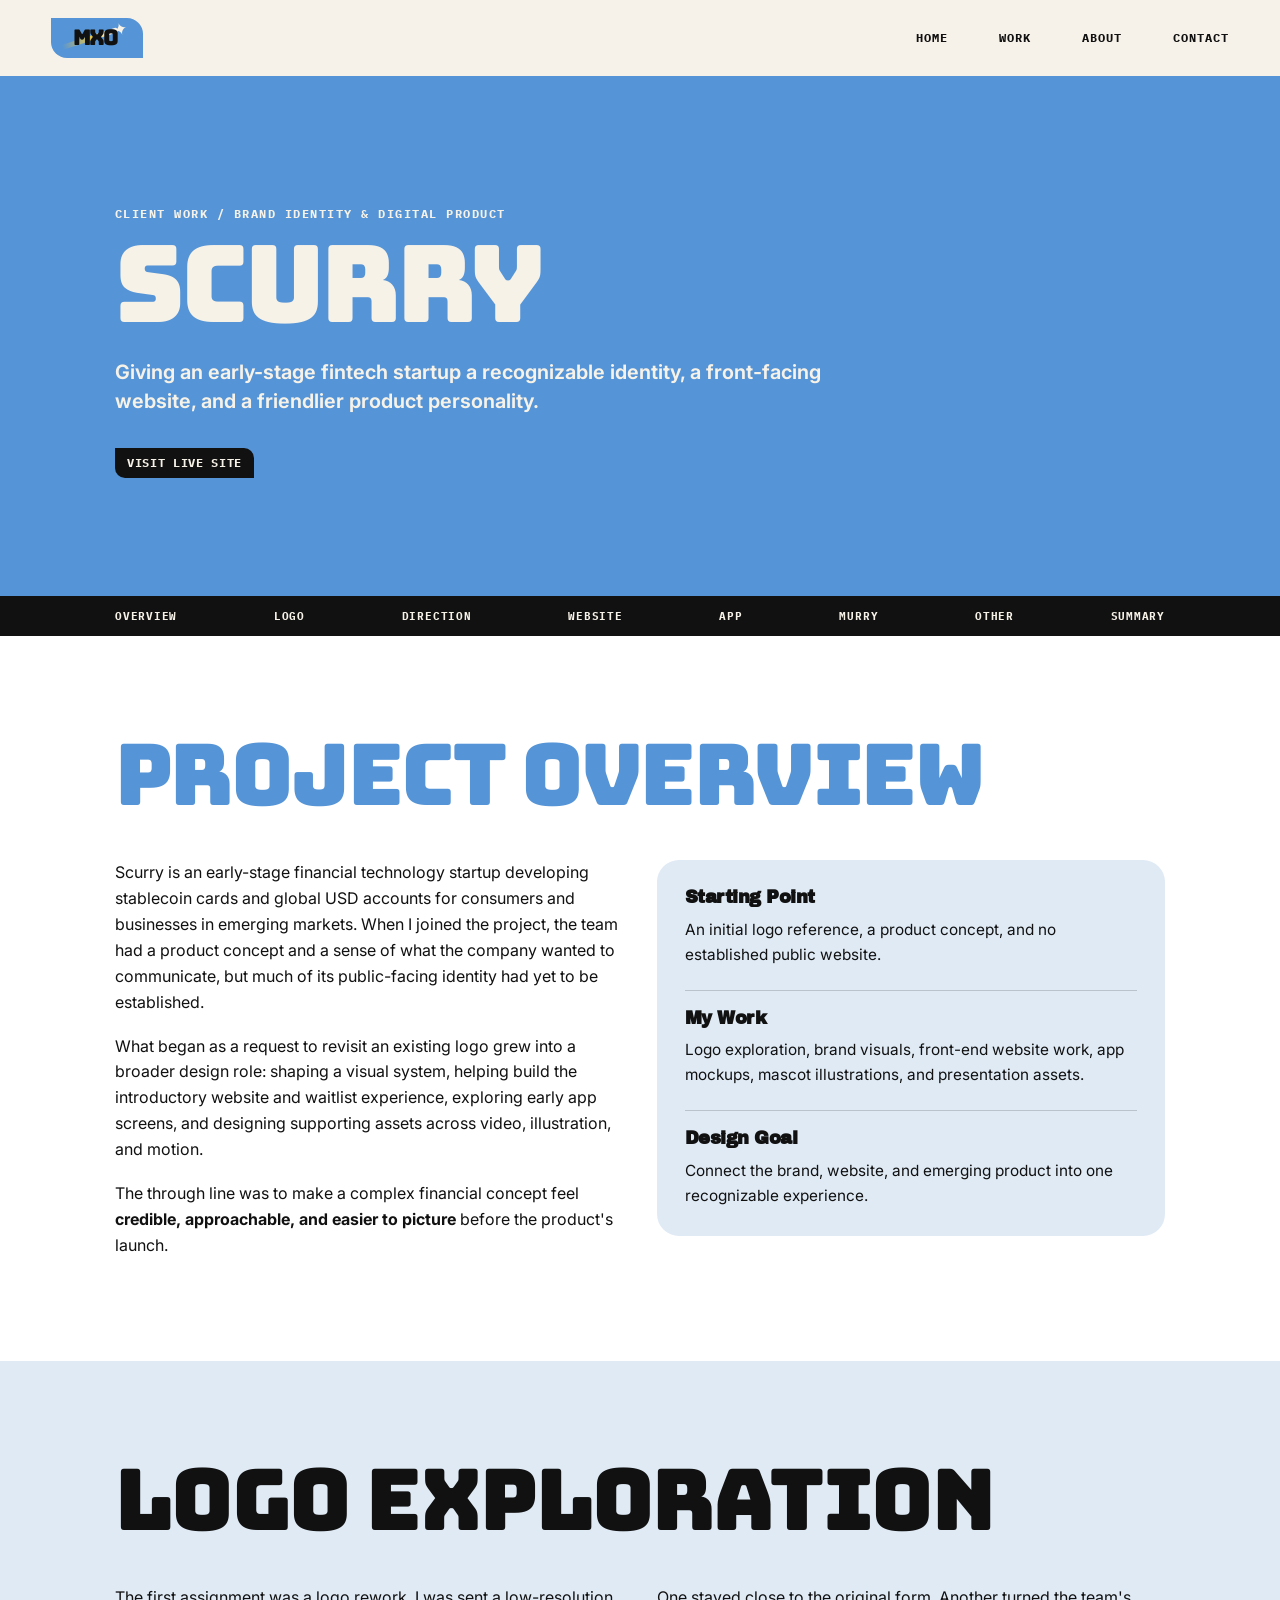
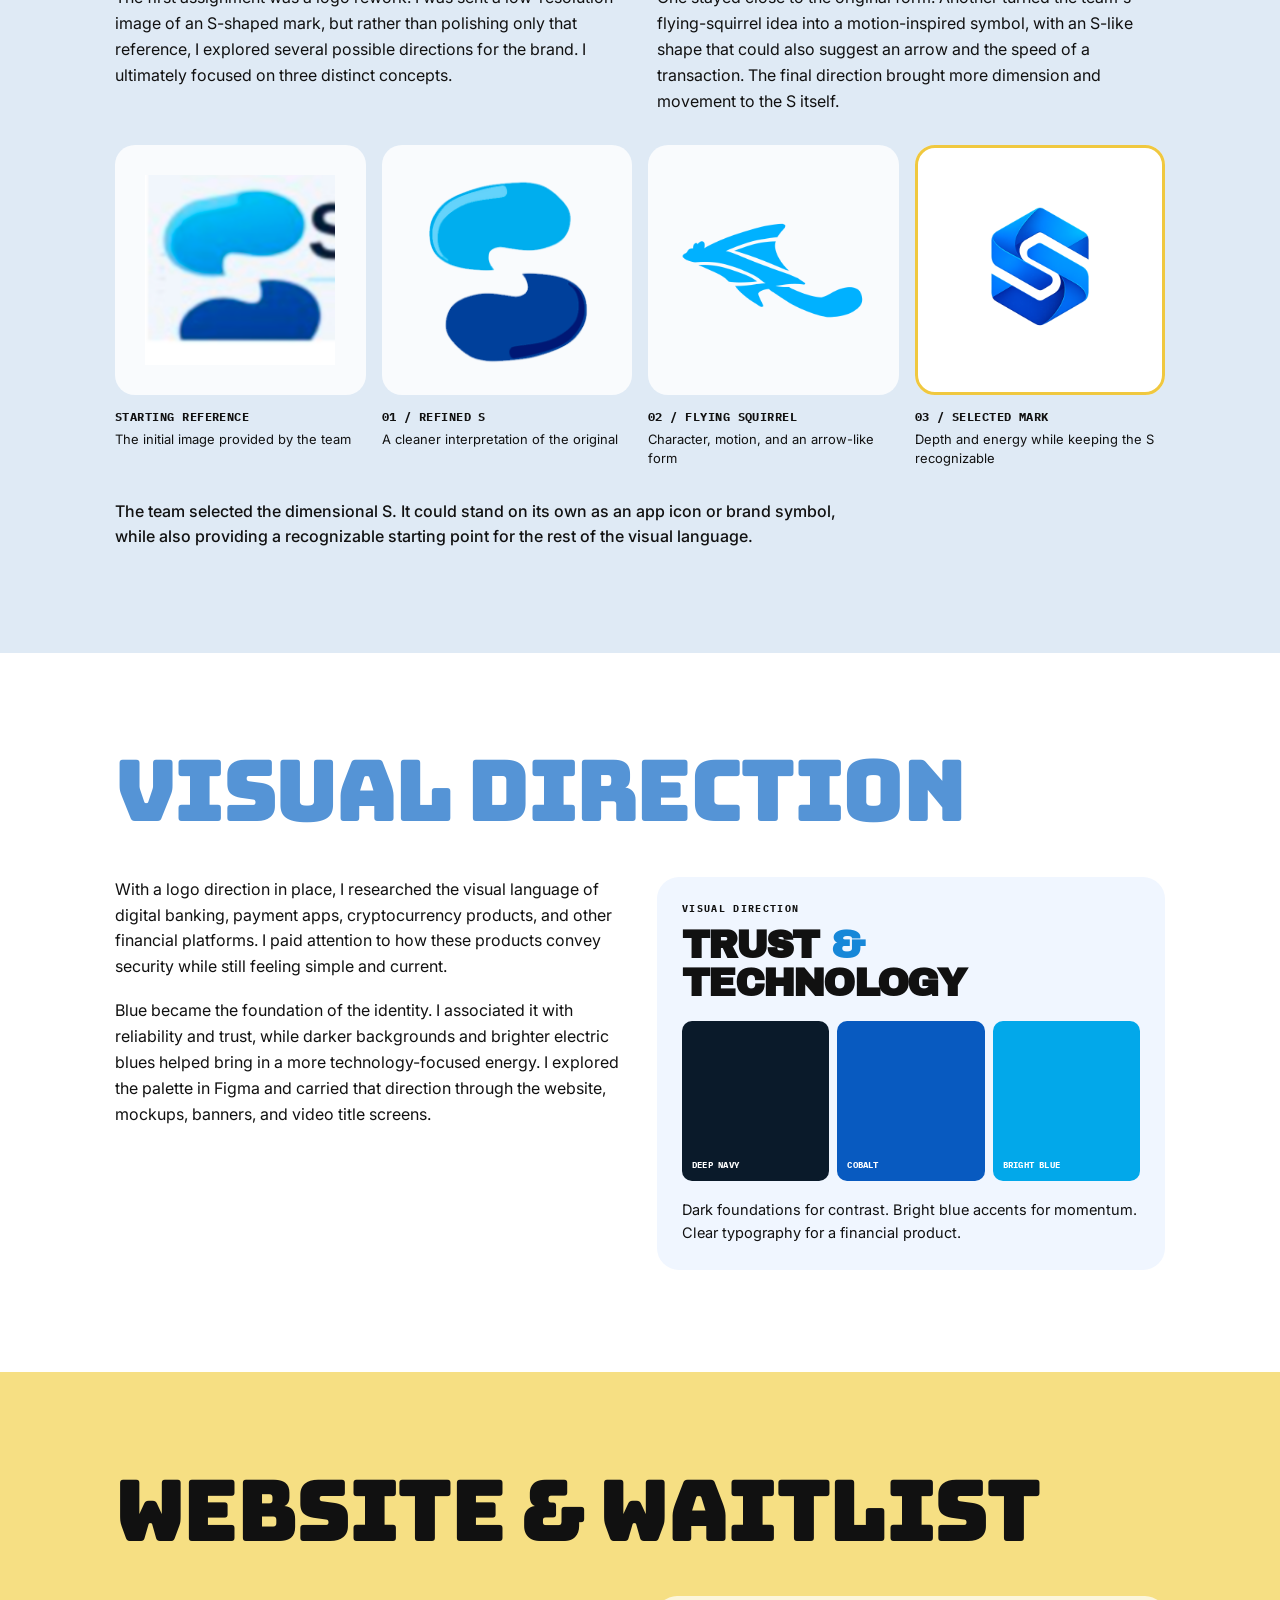
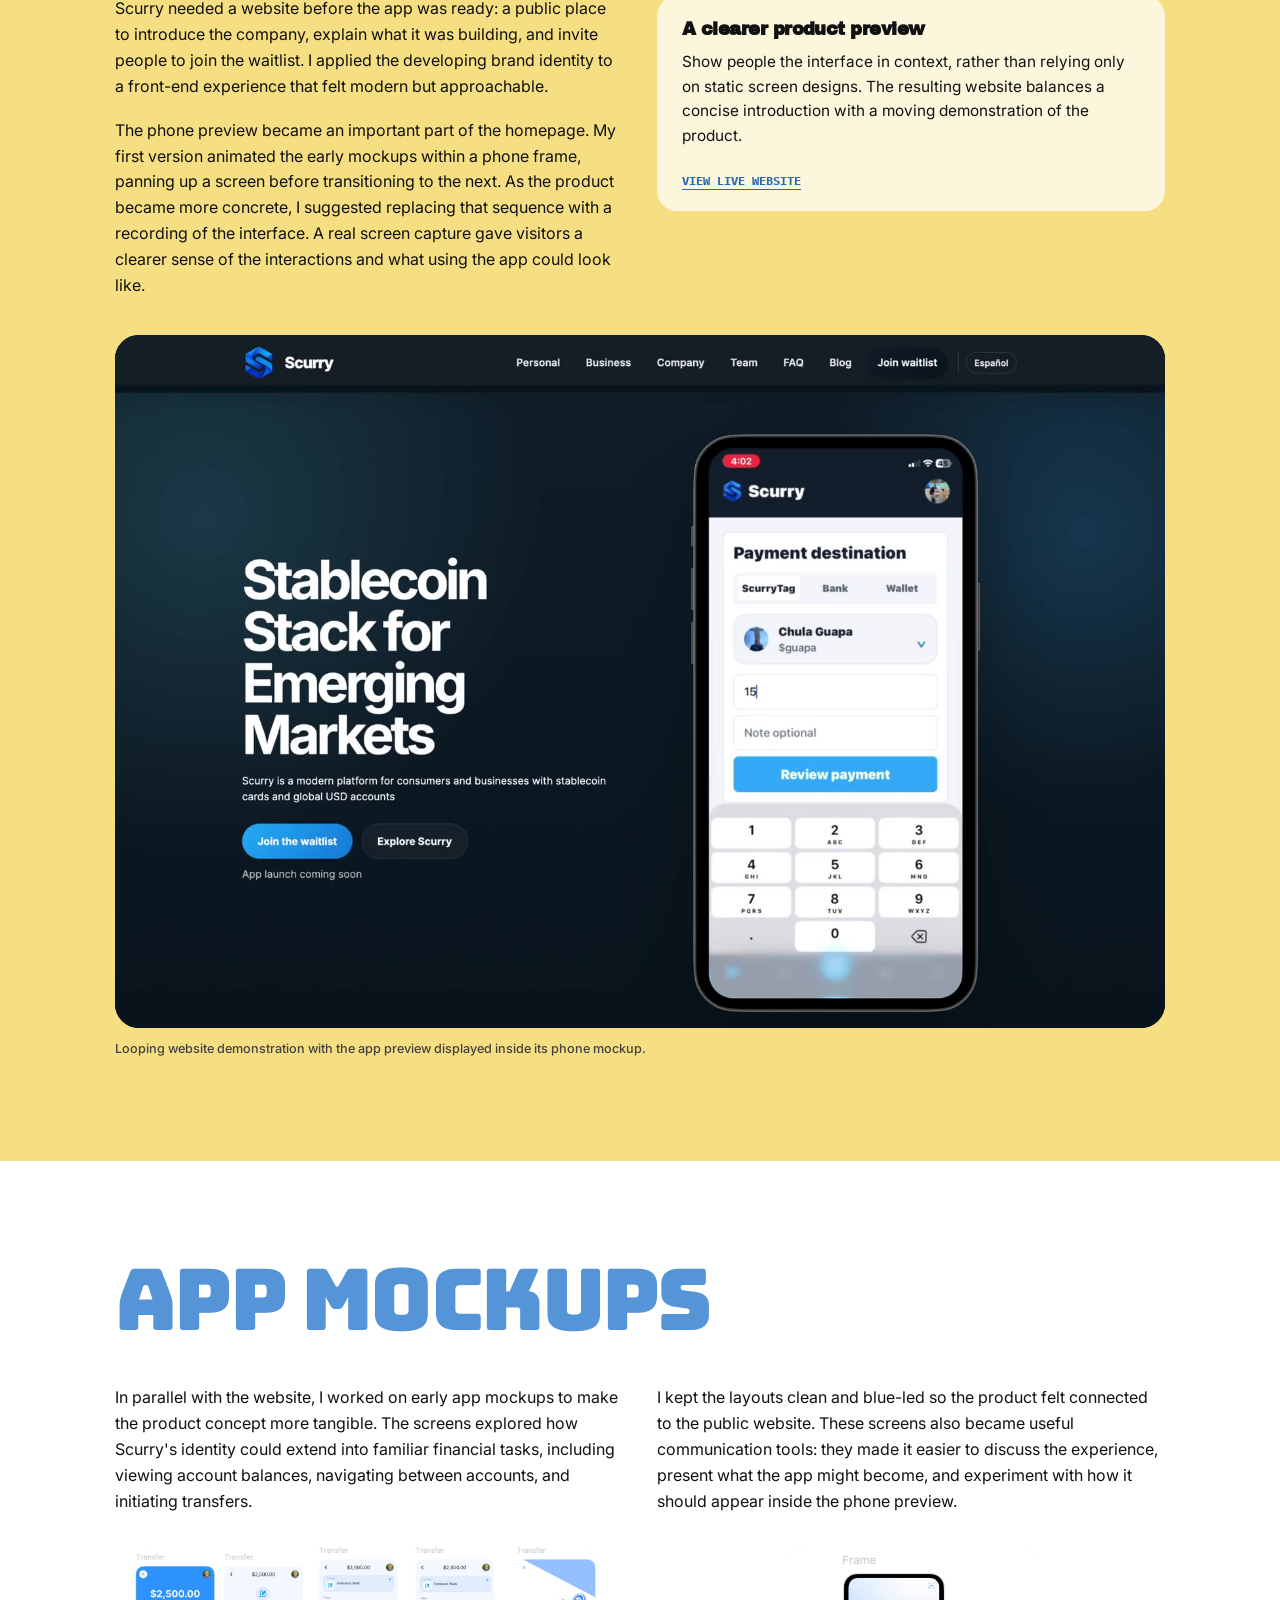
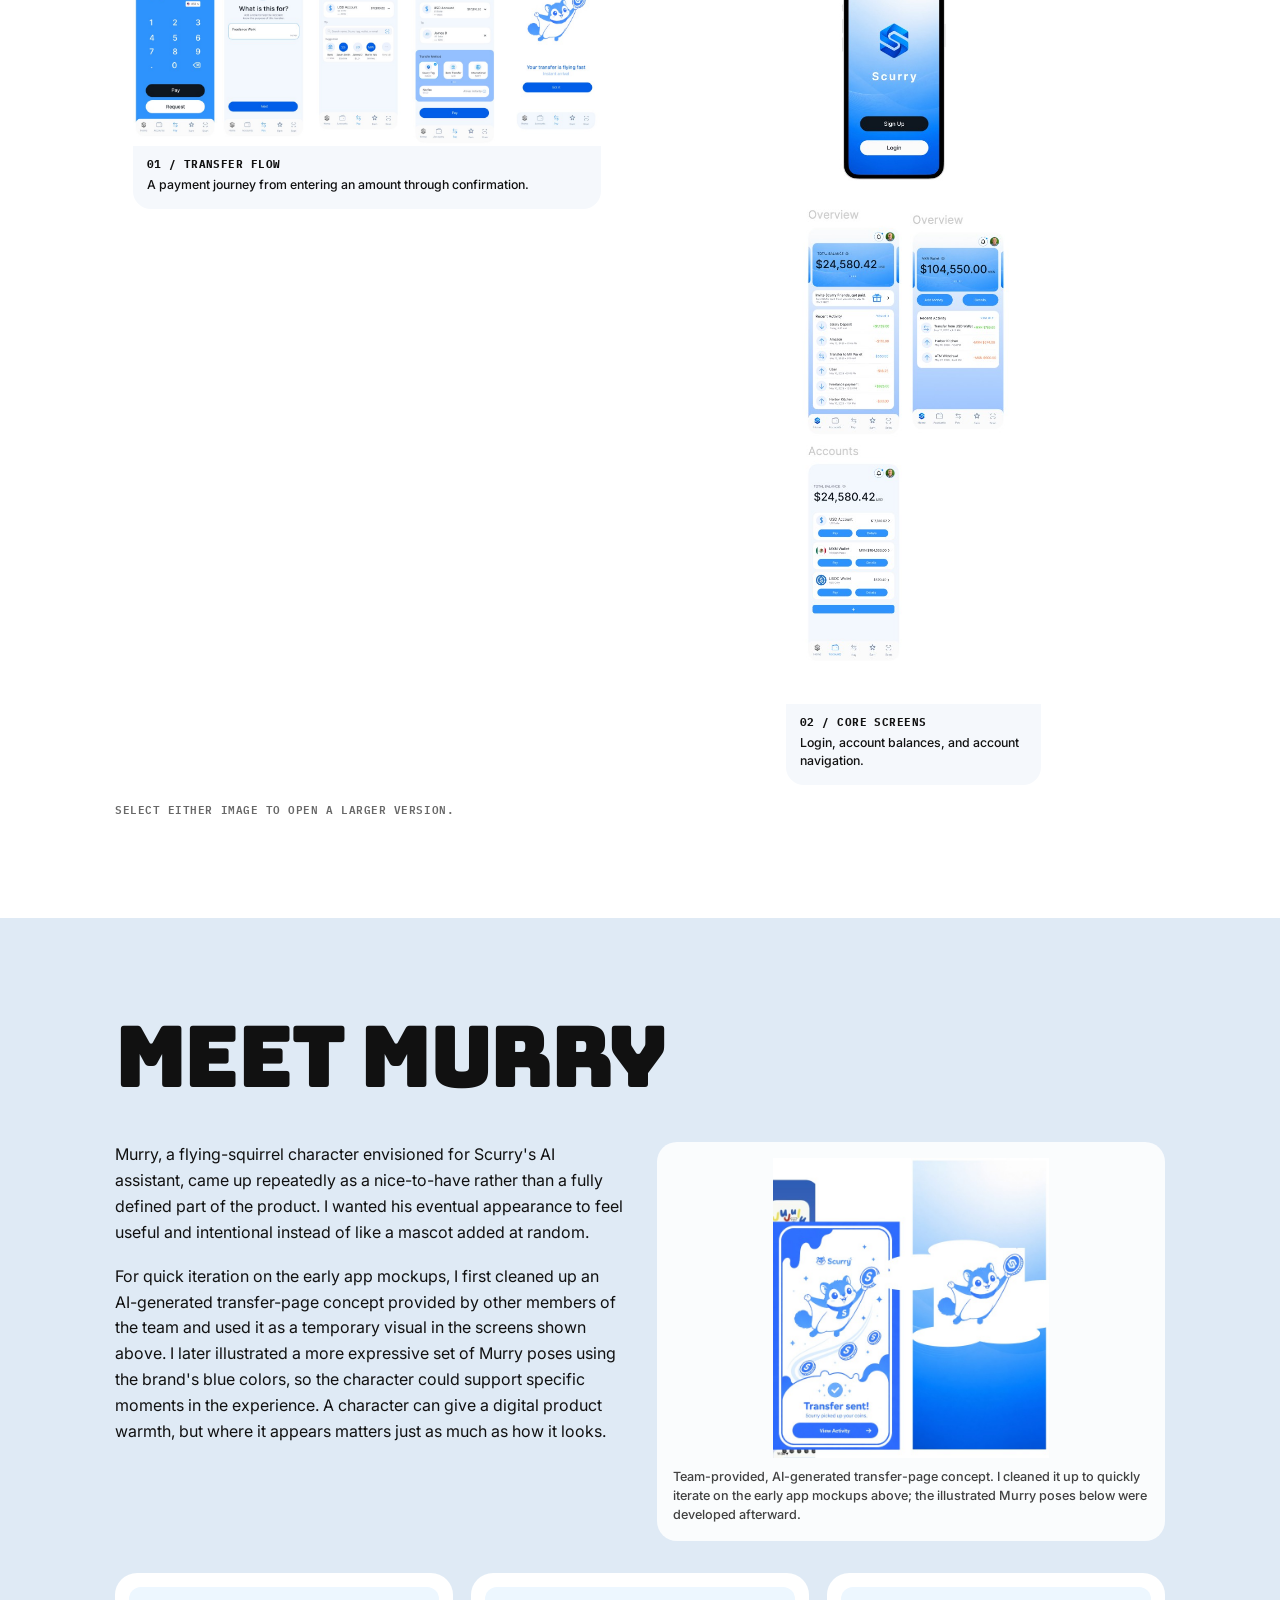
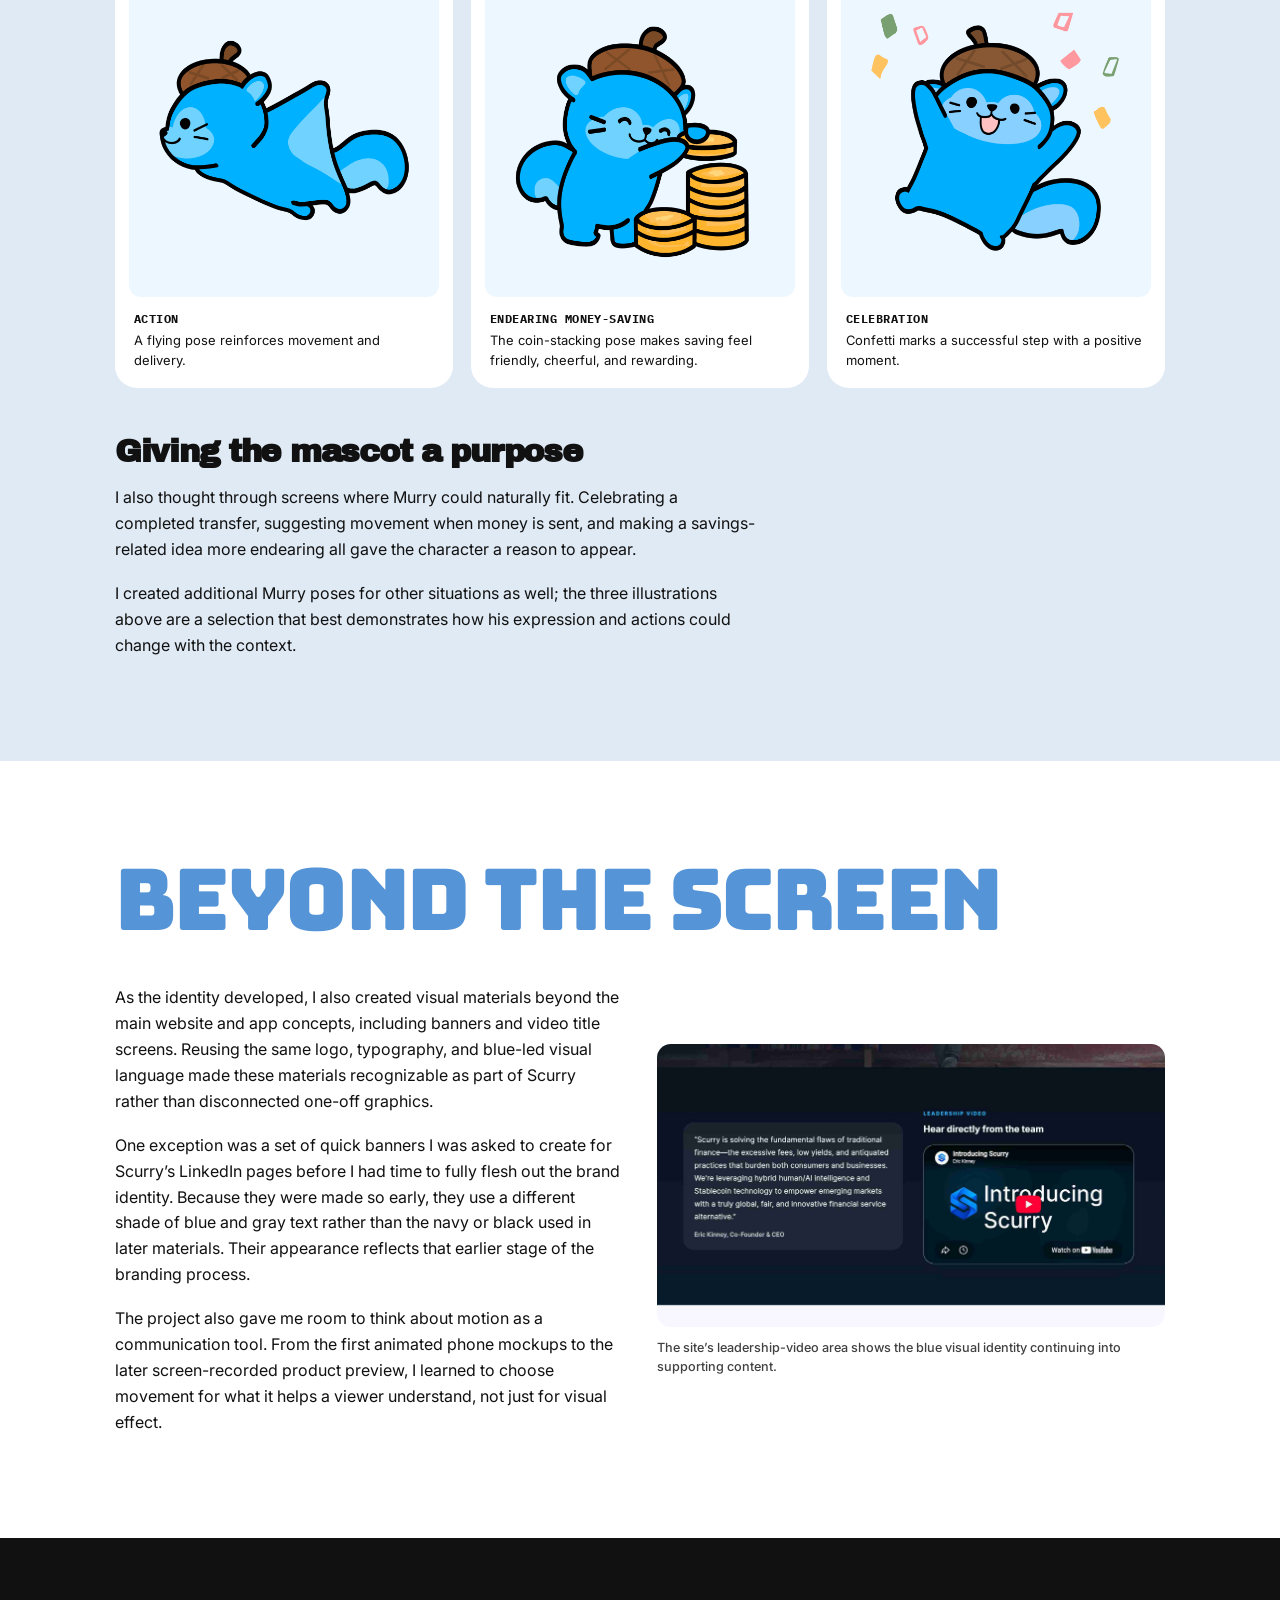
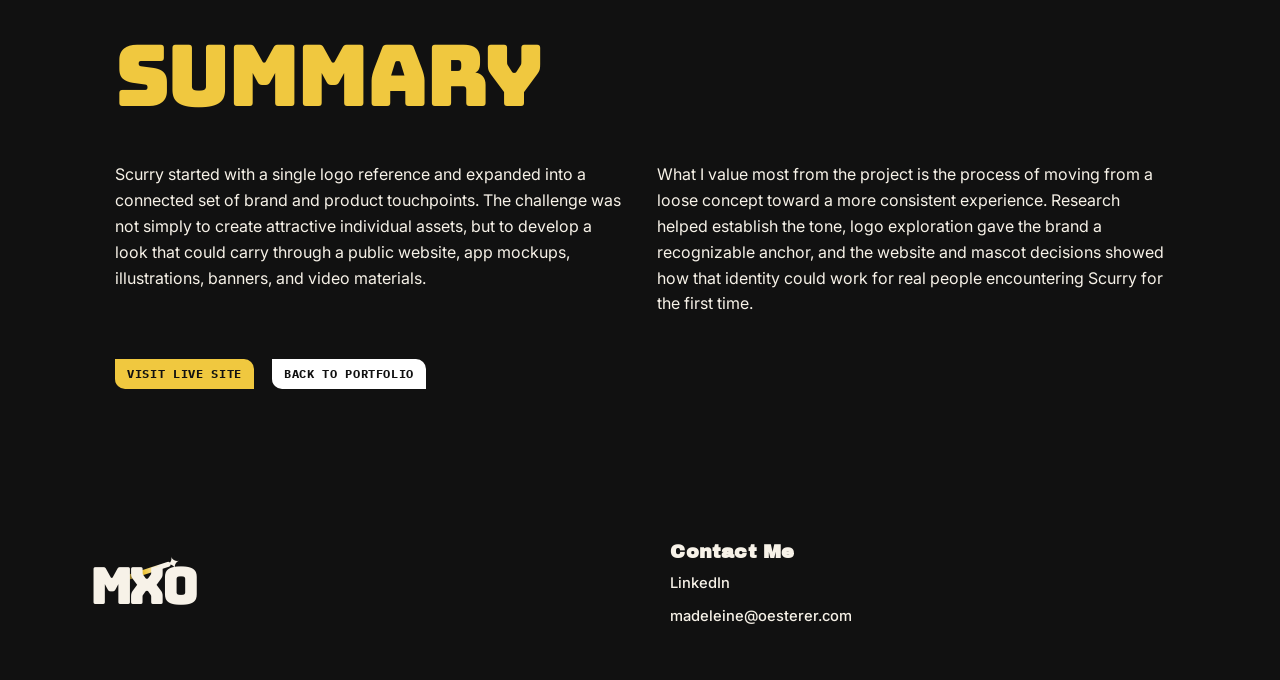
==== commit d24d1107: "Update Scurry case study image sizing" ====
--- a/scurry_case_study/index.html
+++ b/scurry_case_study/index.html
@@ -15,7 +15,7 @@
   <link rel="preconnect" href="https://fonts.gstatic.com" crossorigin />
   <link href="https://fonts.googleapis.com/css2?family=Archivo+Black&family=Bungee&family=IBM+Plex+Mono:wght@400;500;600;700&family=Inter:wght@400;500;600;700&family=Noto+Sans+JP:wght@500;700;900&display=swap" rel="stylesheet" />
   <link rel="stylesheet" href="../styles.css?v=20261002-v10" />
-  <link rel="stylesheet" href="styles.css?v=20261030-v4" />
+  <link rel="stylesheet" href="styles.css?v=20261030-v6" />
 </head>
 <body class="case-study-page scurry-page">
   <header class="site-header">
--- a/scurry_case_study/styles.css
+++ b/scurry_case_study/styles.css
@@ -998,10 +998,10 @@
   font: 500 .79rem/1.5 "Inter", sans-serif;
 }
 
-/* Independently sized app images: a small transfer strip and a larger core-screen study. */
+/* Two balanced columns let the transfer sequence reach its intended 2.5x width. */
 .scurry-app-layout {
   display: grid;
-  grid-template-columns: minmax(0, .9fr) minmax(0, 1.1fr);
+  grid-template-columns: repeat(2, minmax(0, 1fr));
   gap: clamp(20px, 3.5vw, 44px);
   align-items: start;
 }
@@ -1030,29 +1030,28 @@
   object-fit: contain;
 }
 
-/* Transfer flow: about one-third its previous displayed image height (80px vs 240px).
-   Click through to see the full-resolution, uncropped artwork. */
+/* Transfer flow: 187px × 2.5 ≈ 468px; preserve the full image and its caption. */
 .scurry-app-figure--transfer a {
-  width: min(100%, 187px);
-  max-width: 187px;
+  width: min(100%, 468px);
+  max-width: 468px;
   margin: 0 auto;
   padding: 0;
 }
 .scurry-app-figure--transfer figcaption {
-  width: min(100%, 187px);
-  max-width: 187px;
+  width: min(100%, 468px);
+  max-width: 468px;
   margin: 0 auto;
 }
 
-/* Core screens: 1.5x v3's 340px width = 510px on a roomy desktop. */
+/* Core screens: half of the previous 510px width = 255px. */
 .scurry-app-figure--overview a {
-  width: min(100%, 510px);
-  max-width: 510px;
+  width: min(100%, 255px);
+  max-width: 255px;
   margin: 0 auto;
 }
 .scurry-app-figure--overview figcaption {
-  width: min(100%, 510px);
-  max-width: 510px;
+  width: min(100%, 255px);
+  max-width: 255px;
   margin: 0 auto;
 }
 
@@ -1163,7 +1162,7 @@
 }
 
 @media (max-width: 900px) {
-  .scurry-app-layout { grid-template-columns: minmax(0, .9fr) minmax(0, 1.1fr); }
+  .scurry-app-layout { grid-template-columns: repeat(2, minmax(0, 1fr)); }
   .scurry-murry-use { margin-top: 32px; }
 }
 
@@ -1171,8 +1170,8 @@
   .scurry-page .case-section-heading h2 { font-size: clamp(2.65rem, 11.5vw, 5rem); }
   .scurry-app-layout { grid-template-columns: minmax(0, 1fr); gap: 28px; }
   /* Preserve the user-requested relative sizing on smaller screens too. */
-  .scurry-app-figure--transfer a { width: min(100%, 187px); }
-  .scurry-app-figure--overview a { width: min(100%, 510px); }
+  .scurry-app-figure--transfer a { width: min(100%, 468px); }
+  .scurry-app-figure--overview a { width: min(100%, 255px); }
   .scurry-murry-grid { grid-template-columns: 1fr 1fr; }
 }
 
